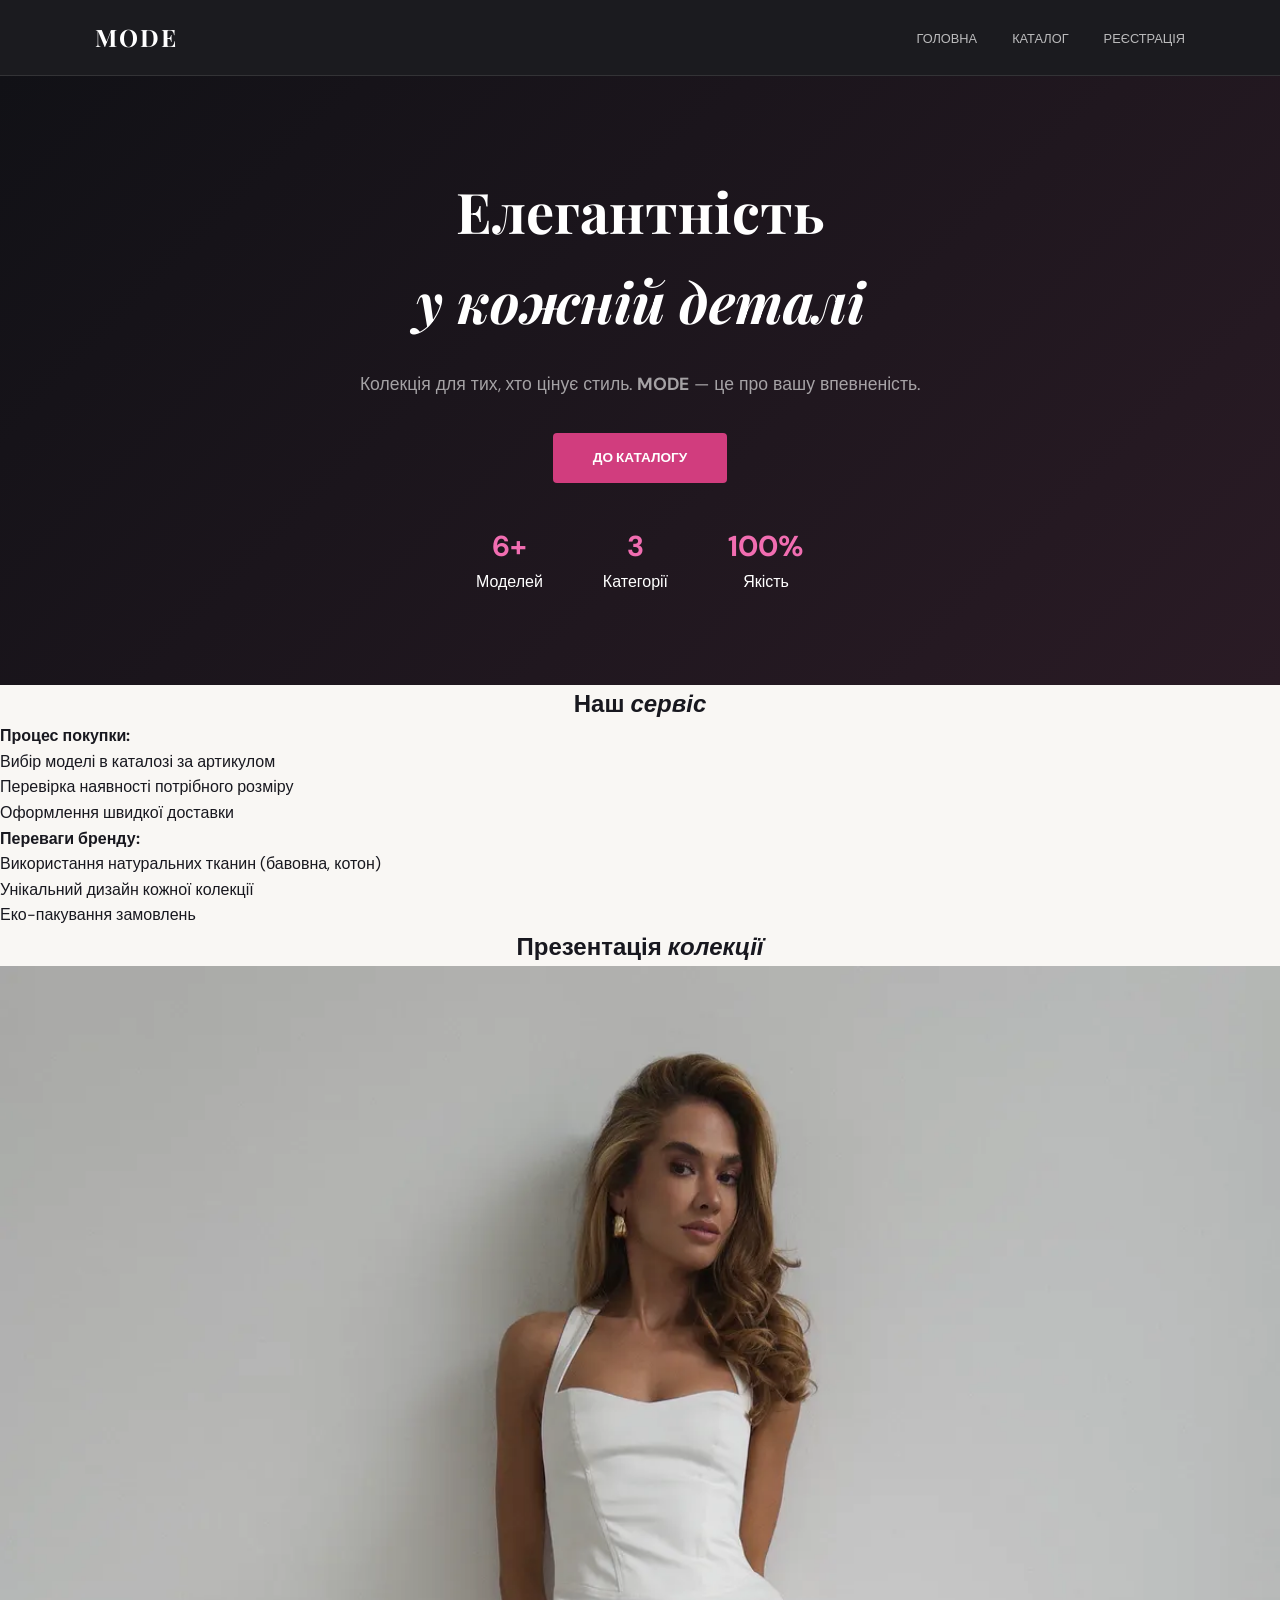
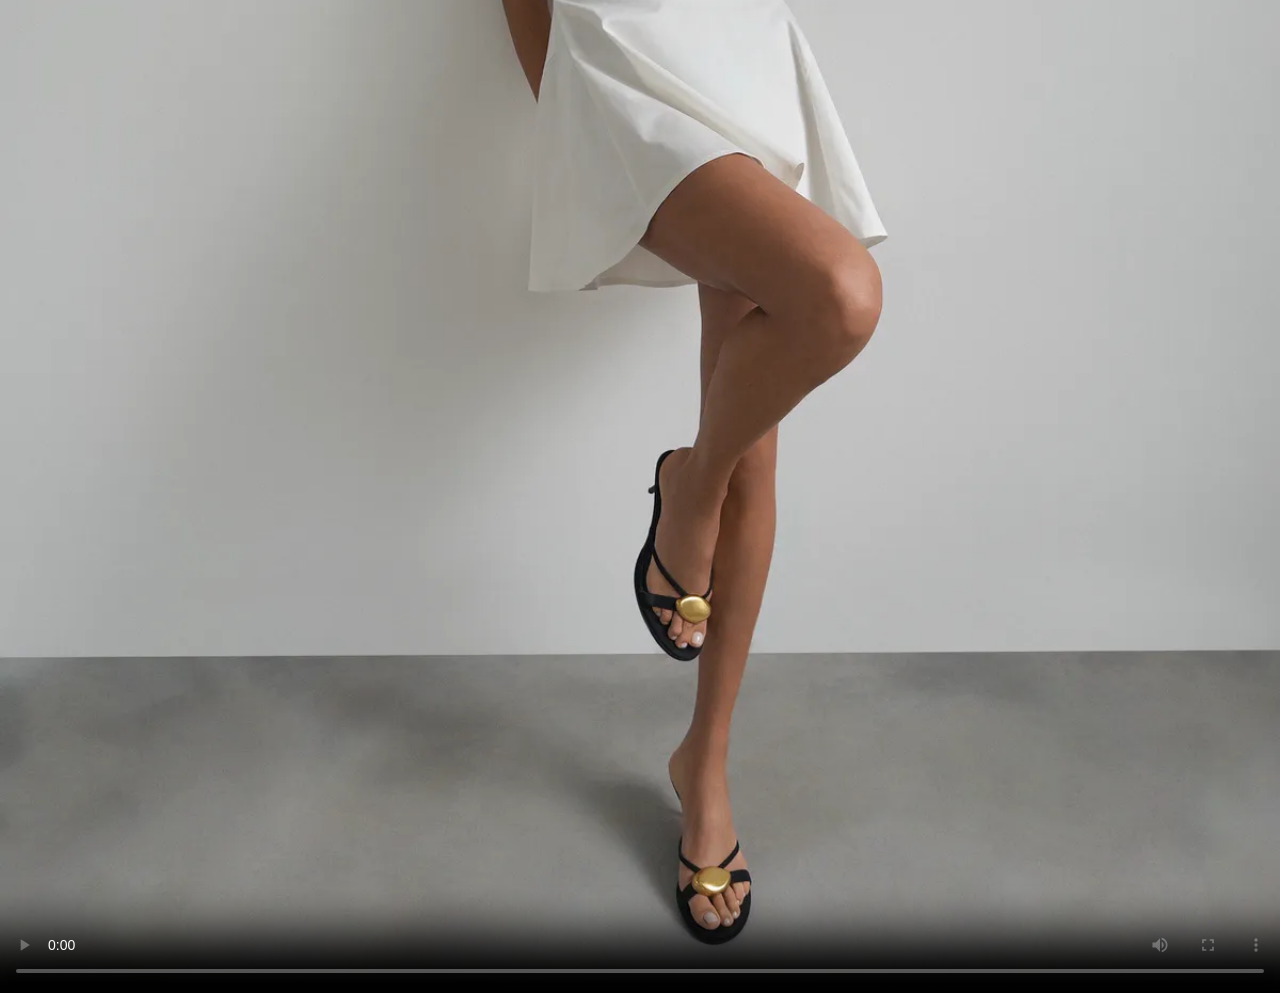
==== index.html @ 78b69f8e "Update index.html" ====
<!DOCTYPE html>
<html lang="uk">
<head>
  <meta charset="UTF-8" />
  <meta name="viewport" content="width=device-width, initial-scale=1.0" />
  <meta name="description" content="MODE — сучасний магазин жіночого одягу. Елегантність та стиль у кожній деталі." />
  <meta name="keywords" content="жіночий одяг, купити сукню, сорочки, футболки, мода 2026, MODE" />
  <meta name="author" content="Влада Гіренко" />
  <meta name="robots" content="index, follow" />
  <meta property="og:title" content="MODE — Жіночий одяг" />
  <meta property="og:description" content="Елегантний жіночий одяг для вашої впевненості." />
  <meta property="og:type" content="website" />
  <meta property="og:url" content="https://vladagirenko.github.io/fashion-store/" />
  <meta property="og:image" content="src/images/dress1.jpg" />
  <title>MODE — Жіночий одяг</title>
  <link rel="stylesheet" href="css/style.css" />
</head>
<body>

  <header class="site-header">
    <div class="header-inner">
      <a href="index.html" class="logo">MODE</a>
      <nav class="main-nav">
        <ul class="nav-list">
          <li><a href="index.html" class="nav-link active">Головна</a></li>
          <li class="has-dropdown">
            <a href="catalog/index.html" class="nav-link">Каталог</a>
            <ul class="dropdown">
              <li><a href="catalog/index.html#dresses">Сукні</a></li>
              <li><a href="catalog/index.html#shirts">Сорочки</a></li>
              <li><a href="catalog/index.html#tshirts">Футболки</a></li>
            </ul>
          </li>
          <li><a href="register/index.html" class="nav-link">Реєстрація</a></li>
        </ul>
      </nav>
    </div>
  </header>

  <main>
    <section class="hero">
      <div class="hero-inner">
        <div class="hero-content">
          <h1 class="hero-title">Елегантність<br /><em>у кожній деталі</em></h1>
          <p class="hero-sub">Колекція для тих, хто цінує стиль. <strong>MODE</strong> — це про вашу впевненість.</p>
          <a href="catalog/index.html" class="btn-primary">До каталогу</a>
          
          <div class="hero-stats">
            <div><span class="hero-stat-num">6+</span><span class="hero-stat-label">Моделей</span></div>
            <div><span class="hero-stat-num">3</span><span class="hero-stat-label">Категорії</span></div>
            <div><span class="hero-stat-num">100%</span><span class="hero-stat-label">Якість</span></div>
          </div>
        </div>
      </div>
    </section>

    <section class="info-section">
      <div class="section-header">
        <h2 class="section-title">Наш <em>сервіс</em></h2>
      </div>
      <div class="nested-list-wrap">
        <ol class="main-steps">
          <li>
            <strong>Процес покупки:</strong>
            <ul class="sub-steps">
              <li>Вибір моделі в каталозі за артикулом</li>
              <li>Перевірка наявності потрібного розміру</li>
              <li>Оформлення швидкої доставки</li>
            </ul>
          </li>
          <li>
            <strong>Переваги бренду:</strong>
            <ul class="sub-steps">
              <li>Використання натуральних тканин (бавовна, котон)</li>
              <li>Унікальний дизайн кожної колекції</li>
              <li>Еко-пакування замовлень</li>
            </ul>
          </li>
        </ol>
      </div>
    </section>

    <section class="media-section">
      <div class="section-header">
        <h2 class="section-title">Презентація <em>колекції</em></h2>
      </div>
      <div class="media-container">
        <div class="video-box">
          <video controls poster="src/images/dress1.jpg">
            <source src="src/video/lookbook.mp4" type="video/mp4" />
          </video>
        </div>
      </div>
---- css/style.css ----
@import url('https://fonts.googleapis.com/css2?family=Playfair+Display:ital,wght@0,400;0,700;1,400&family=DM+Sans:wght@300;400;500;600&display=swap');

:root {
  --bg-color: #f9f7f4;
  --white: #ffffff;
  --dark: #111116;
  --dark-gray: #1c1c24;
  --border: #e8e3dc;
  --text-main: #18181f;
  --text-muted: #79757e;
  --accent: #d13d7e;
  --accent-light: #f16db1;
  --main-font: 'Playfair Display', serif;
  --body-font: 'DM Sans', sans-serif;
  --round-md: 8px;
  --round-lg: 20px;
  --shadow: 0 5px 15px rgba(0,0,0,0.05);
  --speed: 0.3s;
}

* { 
  box-sizing: border-box; 
  margin: 0; 
  padding: 0; 
}

html { 
  scroll-behavior: smooth; 
}

body {
  font-family: var(--body-font);
  line-height: 1.6;
  color: var(--text-main);
  background: var(--bg-color);
}

img { 
  display: block; 
  max-width: 100%; 
}

a { 
  color: inherit; 
  text-decoration: none; 
}

ul { 
  list-style: none; 
}

.site-header {
  position: sticky;
  top: 0;
  z-index: 100;
  background: rgba(15, 15, 20, 0.95);
  backdrop-filter: blur(8px);
  border-bottom: 1px solid rgba(255,255,255,0.1);
}

.header-inner {
  max-width: 1140px;
  margin: 0 auto;
  padding: 0 25px;
  height: 75px;
  display: flex;
  align-items: center;
  justify-content: space-between;
}

.logo {
  font-family: var(--main-font);
  font-size: 1.5rem;
  font-weight: 700;
  letter-spacing: 2px;
  color: #fff;
}

.nav-list {
  display: flex;
  gap: 35px;
  align-items: center;
}

.nav-link {
  font-size: 0.8rem;
  font-weight: 500;
  text-transform: uppercase;
  color: rgba(255,255,255,0.7);
  transition: 0.2s;
}

.nav-link:hover { 
  color: var(--accent-light); 
}

.has-dropdown { 
  position: relative; 
}

.dropdown {
  position: absolute;
  top: 100%;
  left: 0;
  min-width: 200px;
  background: var(--dark-gray);
  border-radius: var(--round-md);
  padding: 10px 0;
  opacity: 0;
  visibility: hidden;
  transition: 0.3s;
}

.has-dropdown:hover .dropdown {
  opacity: 1;
  visibility: visible;
}

.dropdown li a {
  display: block;
  padding: 8px 20px;
  font-size: 0.85rem;
  color: rgba(255,255,255,0.6);
}

.dropdown li a:hover {
  background: rgba(255,255,255,0.1);
  color: var(--accent-light);
}

.btn-primary {
  display: inline-block;
  padding: 14px 40px;
  background: var(--accent);
  color: #fff;
  font-size: 0.85rem;
  font-weight: 600;
  text-transform: uppercase;
  border-radius: 4px;
  transition: 0.3s;
  border: none;
  cursor: pointer;
}

.btn-primary:hover {
  background: var(--accent-light);
}

.section-header, .page-hero, .hero-inner {
  text-align: center;
  margin-left: auto;
  margin-right: auto;
}

.page-hero {
  padding-top: 60px;
  padding-bottom: 40px;
}

.hero {
  background: linear-gradient(135deg, var(--dark) 0%, #2a1b25 100%);
  color: #fff;
  padding: 90px 20px;
}

.hero-inner {
  max-width: 1140px;
}

.hero-title {
  font-family: var(--main-font);
  font-size: 3.5rem;
  margin-bottom: 25px;
}

.hero-sub {
  font-size: 1.1rem;
  opacity: 0.6;
  margin-bottom: 35px;
  max-width: 650px;
  margin-left: auto;
  margin-right: auto;
}

.hero-stats {
  display: flex;
  justify-content: center;
  gap: 60px;
  margin-top: 40px;
}

.hero-stat-num {
  display: block;
  font-size: 1.8rem;
  font-weight: bold;
  color: var(--accent-light);
}

.product-grid {
  display: grid;
  grid-template-columns: 1fr 1fr;
  gap: 30px;
  max-width: 1140px;
  margin: 60px auto;
  padding: 0 20px;
}

.product-card {
  background: var(--white);
  border-radius: var(--round-lg);
  overflow: hidden;
  box-shadow: var(--shadow);
  transition: 0.3s;
}

.product-card:hover {
  box-shadow: 0 10px 30px rgba(0,0,0,0.1);
}

.product-card:hover .card-img-wrap img {
  transform: none !important;
}

.card-img-wrap {
  aspect-ratio: 3/4;
  background: #eee;
  position: relative;
}

.card-img-wrap img {
  width: 100%;
  height: 100%;
  object-fit: cover;
}

.card-body {
  padding: 30px;
  text-align: center;
}

.card-title {
  font-family: var(--main-font);
  font-size: 1.3rem;
  margin-bottom: 15px;
}

.materials-table {
  width: 100%;
  border-collapse: collapse;
  margin: 40px 0;
  background: var(--white);
}

.materials-table th {
  background: var(--accent);
  color: #fff;
  padding: 18px;
  text-align: left;
  font-size: 0.75rem;
  text-transform: uppercase;
}

.materials-table td {
  padding: 15px;
  border-bottom: 1px solid #eee;
  color: #333 !important;
}

.register-section {
  padding-bottom: 100px;
}

.register-form-wrap {
  background: #fff;
  padding: 70px;
  border-radius: var(--round-lg);
  box-shadow: var(--shadow);
  max-width: 800px;
  margin: 0 auto;
}

.form-group {
  margin-bottom: 45px;
  border: none;
}

.field-wrap {
  margin-bottom: 30px;
  text-align: left;
}

.field-label {
  display: block;
  font-weight: 600;
  margin-bottom: 10px;
}

.field-input {
  width: 100%;
  padding: 16px;
  border: 2px solid #eee;
  border-radius: 8px;
  outline: none;
  font-size: 1rem;
}

.field-input:focus {
  border-color: var(--accent);
}

.checkbox-group {
  display: flex;
  gap: 20px;
  margin-top: 10px;
}

.video-section {
  background: var(--dark-gray);
  padding: 90px 20px;
}

.video-wrap {
  max-width: 1000px;
  margin: 0 auto;
  border-radius: var(--round-lg);
  overflow: hidden;
}

video {
  width: 100%;
  display: block;
}

.site-footer {
  background: var(--dark);
  padding: 70px 20px;
  color: #ffffff;
  text-align: center;
}

.footer-logo {
  font-family: var(--main-font);
  font-size: 1.8rem;
  font-weight: 700;
  color: #ffffff;
  margin-bottom: 20px;
  letter-spacing: 2px;
  display: block;
}

.footer-nav {
  display: flex;
  justify-content: center;
  gap: 30px;
  margin: 25px 0;
}

.footer-nav a {
  font-size: 0.85rem;
  text-transform: uppercase;
  letter-spacing: 1px;
  color: rgba(255, 255, 255, 0.7);
  transition: 0.3s;
}

.footer-nav a:hover {
  color: var(--accent-light);
}

.footer-copy {
  font-size: 0.75rem;
  color: rgba(255, 255, 255, 0.4);
  margin-top: 20px;
  display: block;
}

@media (max-width: 850px) {
  .hero-inner, .product-grid {
    grid-template-columns: 1fr;
  }
  .register-form-wrap {
    padding: 40px 20px;
  }
  .hero-title {
    font-size: 2.5rem;
  }
}
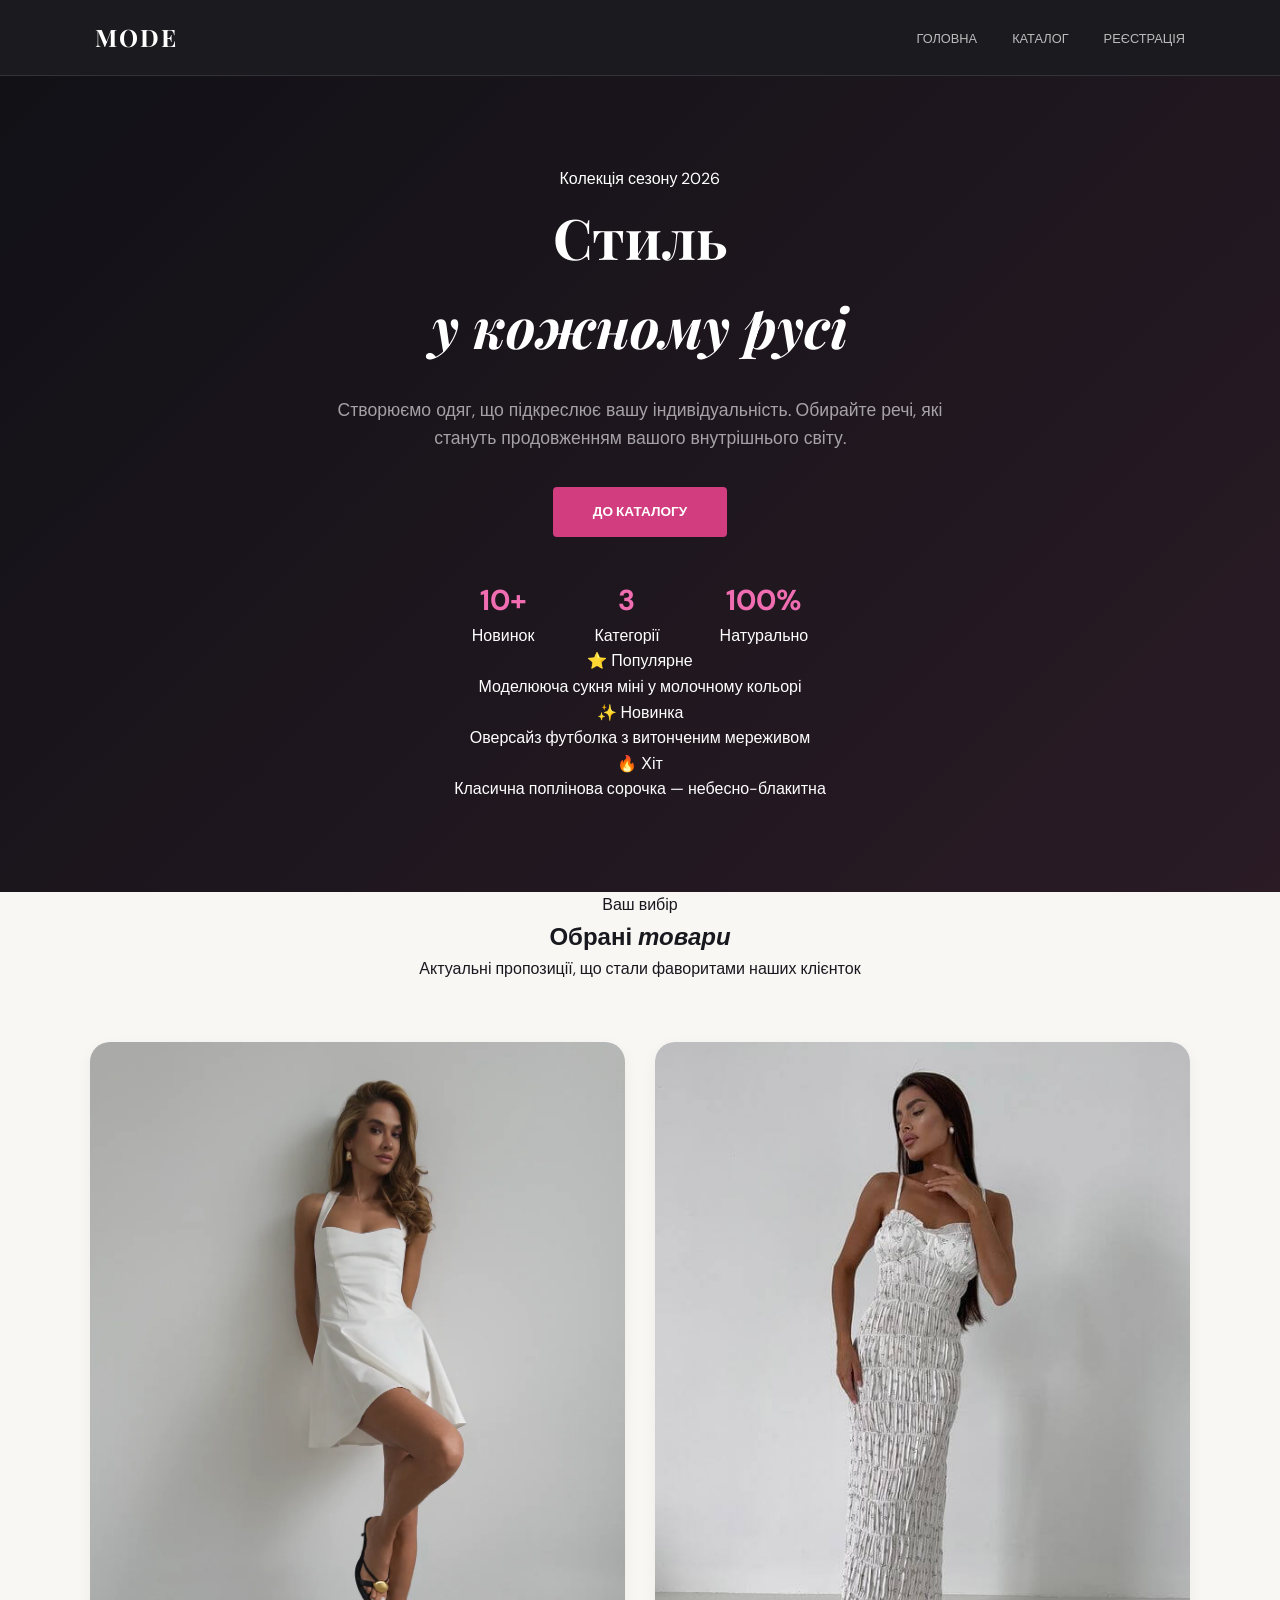
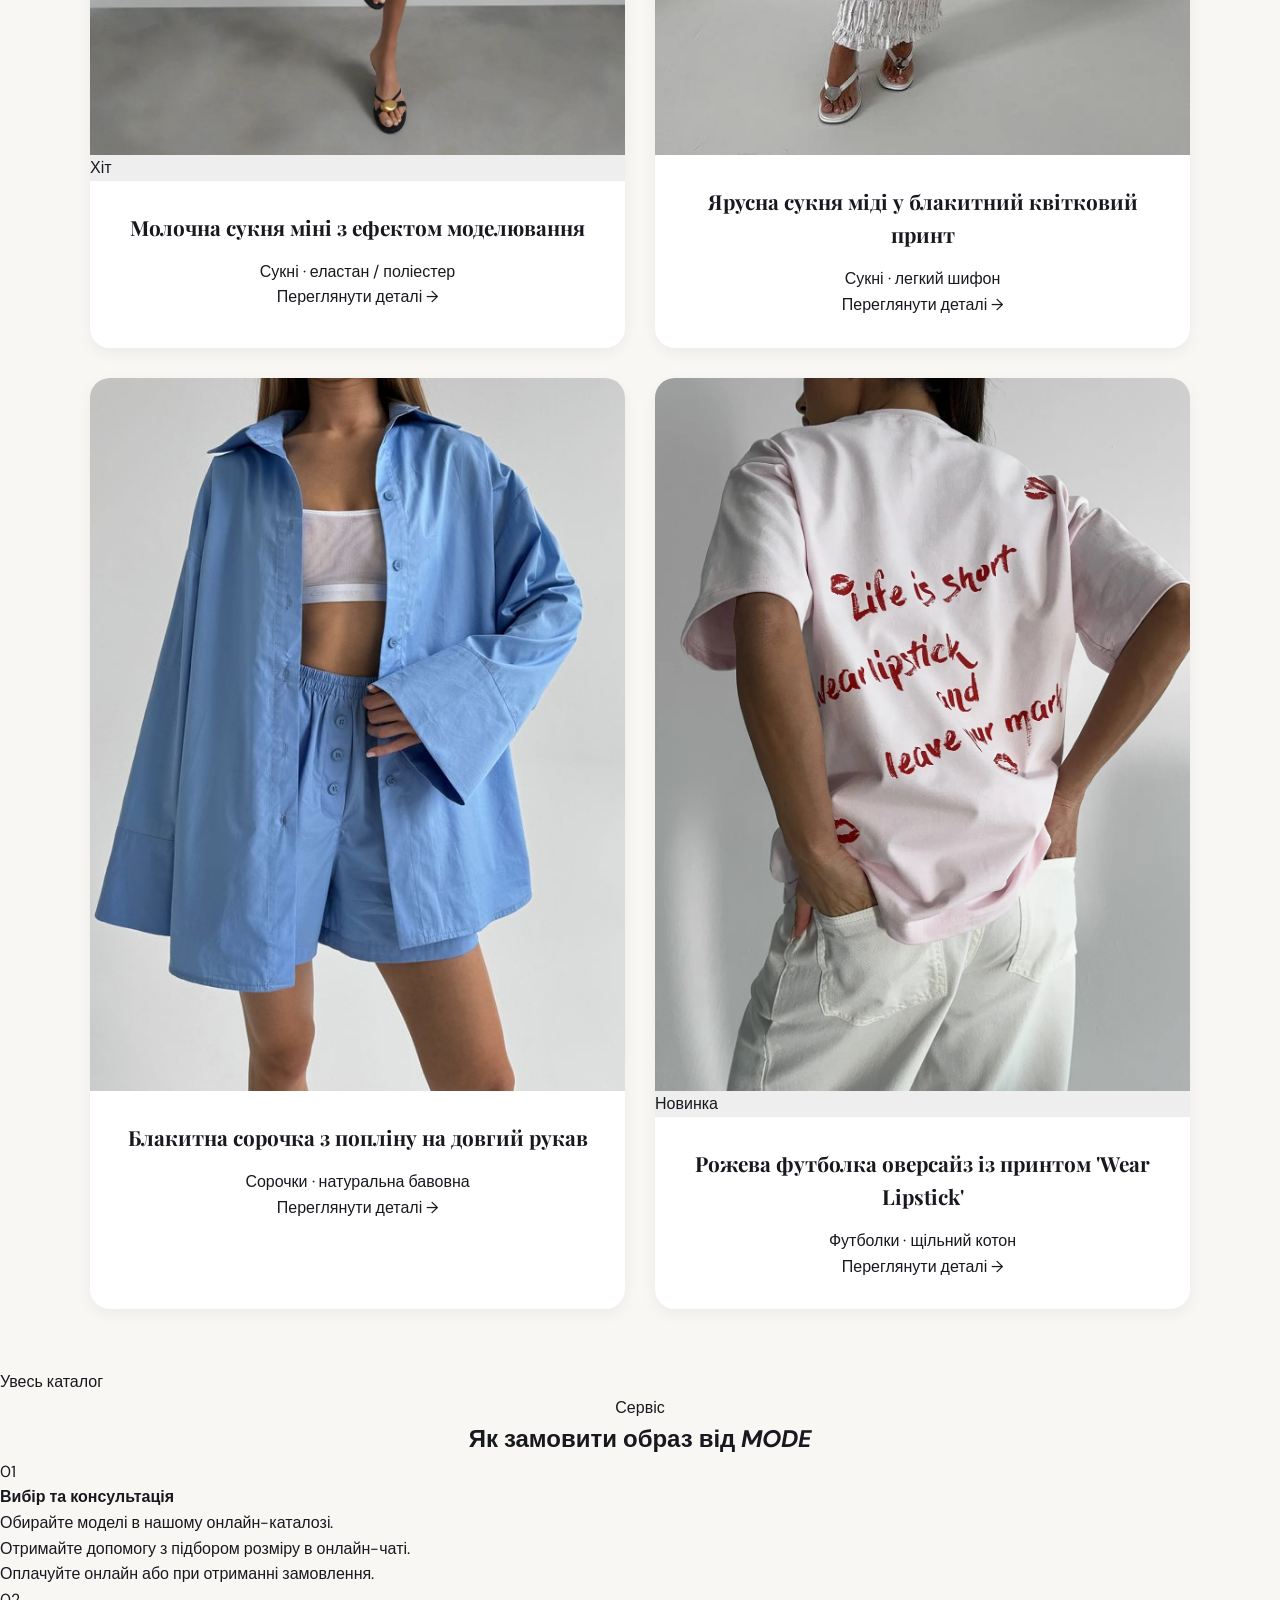
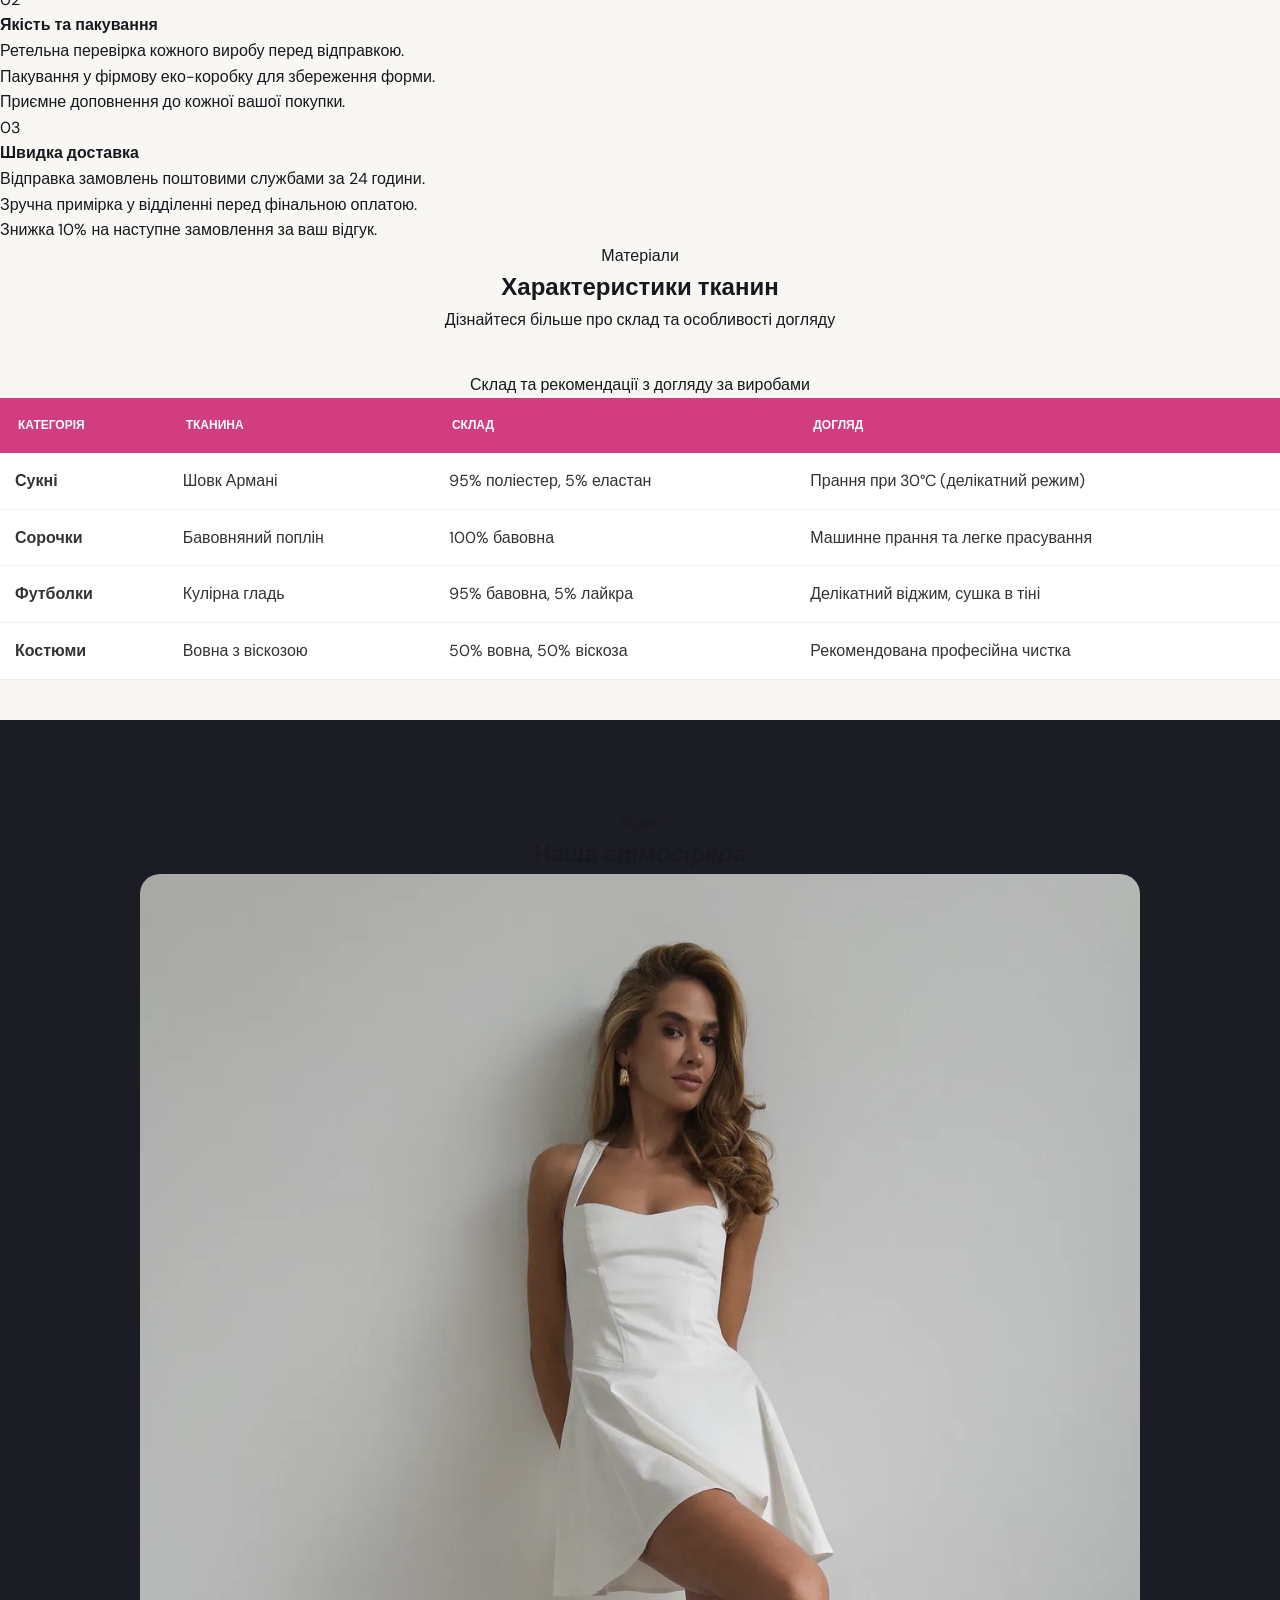
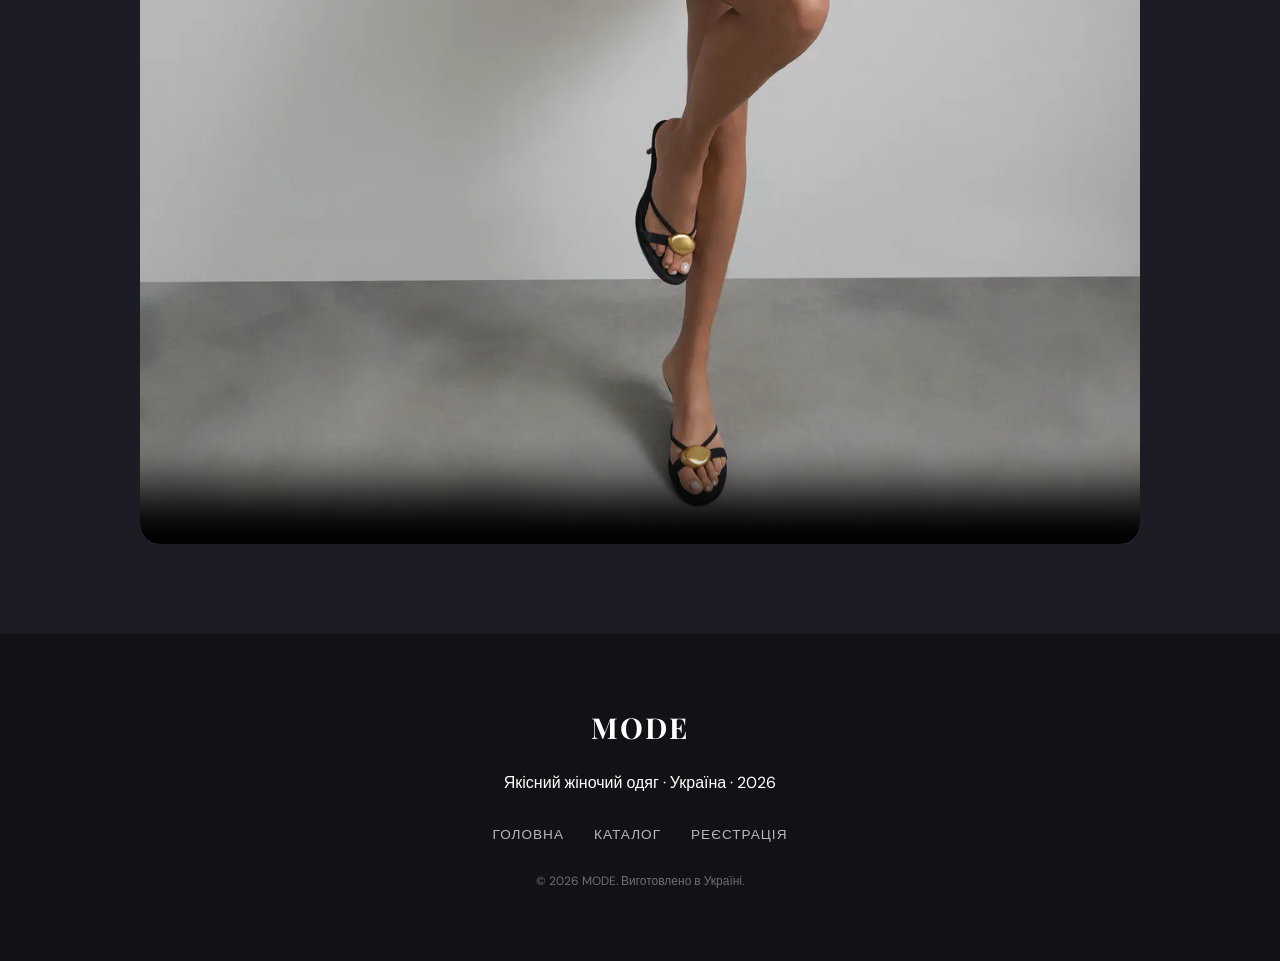
==== commit e4cb757c: "Update index.html" ====
--- a/index.html
+++ b/index.html
@@ -3,16 +3,7 @@
 <head>
   <meta charset="UTF-8" />
   <meta name="viewport" content="width=device-width, initial-scale=1.0" />
-  <meta name="description" content="MODE — сучасний магазин жіночого одягу. Елегантність та стиль у кожній деталі." />
-  <meta name="keywords" content="жіночий одяг, купити сукню, сорочки, футболки, мода 2026, MODE" />
-  <meta name="author" content="Влада Гіренко" />
-  <meta name="robots" content="index, follow" />
-  <meta property="og:title" content="MODE — Жіночий одяг" />
-  <meta property="og:description" content="Елегантний жіночий одяг для вашої впевненості." />
-  <meta property="og:type" content="website" />
-  <meta property="og:url" content="https://vladagirenko.github.io/fashion-store/" />
-  <meta property="og:image" content="src/images/dress1.jpg" />
-  <title>MODE — Жіночий одяг</title>
+  <title>MODE — Магазин жіночого одягу</title>
   <link rel="stylesheet" href="css/style.css" />
 </head>
 <body>
@@ -20,7 +11,7 @@
   <header class="site-header">
     <div class="header-inner">
       <a href="index.html" class="logo">MODE</a>
-      <nav class="main-nav">
+      <nav class="main-nav" aria-label="Головне меню">
         <ul class="nav-list">
           <li><a href="index.html" class="nav-link active">Головна</a></li>
           <li class="has-dropdown">
@@ -38,56 +29,234 @@
   </header>
 
   <main>
-    <section class="hero">
+
+    <section class="hero" aria-label="Головний банер">
       <div class="hero-inner">
         <div class="hero-content">
-          <h1 class="hero-title">Елегантність<br /><em>у кожній деталі</em></h1>
-          <p class="hero-sub">Колекція для тих, хто цінує стиль. <strong>MODE</strong> — це про вашу впевненість.</p>
+          <span class="hero-eyebrow">Колекція сезону 2026</span>
+          <h1 class="hero-title">Стиль<br /><em>у кожному русі</em></h1>
+          <p class="hero-sub">Створюємо одяг, що підкреслює вашу індивідуальність. Обирайте речі, які стануть продовженням вашого внутрішнього світу.</p>
           <a href="catalog/index.html" class="btn-primary">До каталогу</a>
-          
           <div class="hero-stats">
-            <div><span class="hero-stat-num">6+</span><span class="hero-stat-label">Моделей</span></div>
-            <div><span class="hero-stat-num">3</span><span class="hero-stat-label">Категорії</span></div>
-            <div><span class="hero-stat-num">100%</span><span class="hero-stat-label">Якість</span></div>
-          </div>
-        </div>
+            <div>
+              <span class="hero-stat-num">10+</span>
+              <span class="hero-stat-label">Новинок</span>
+            </div>
+            <div>
+              <span class="hero-stat-num">3</span>
+              <span class="hero-stat-label">Категорії</span>
+            </div>
+            <div>
+              <span class="hero-stat-num">100%</span>
+              <span class="hero-stat-label">Натурально</span>
+            </div>
+          </div>
+        </div>
+        <aside class="hero-aside" aria-label="Анонс товарів">
+          <div class="aside-card">
+            <span class="aside-label">⭐ Популярне</span>
+            <p>Моделююча сукня міні у молочному кольорі</p>
+          </div>
+          <div class="aside-card">
+            <span class="aside-label">✨ Новинка</span>
+            <p>Оверсайз футболка з витонченим мереживом</p>
+          </div>
+          <div class="aside-card">
+            <span class="aside-label">🔥 Хіт</span>
+            <p>Класична поплінова сорочка — небесно-блакитна</p>
+          </div>
+        </aside>
       </div>
     </section>
 
-    <section class="info-section">
+    <section class="featured" aria-labelledby="featured-heading">
       <div class="section-header">
-        <h2 class="section-title">Наш <em>сервіс</em></h2>
-      </div>
-      <div class="nested-list-wrap">
-        <ol class="main-steps">
-          <li>
-            <strong>Процес покупки:</strong>
-            <ul class="sub-steps">
-              <li>Вибір моделі в каталозі за артикулом</li>
-              <li>Перевірка наявності потрібного розміру</li>
-              <li>Оформлення швидкої доставки</li>
-            </ul>
-          </li>
-          <li>
-            <strong>Переваги бренду:</strong>
-            <ul class="sub-steps">
-              <li>Використання натуральних тканин (бавовна, котон)</li>
-              <li>Унікальний дизайн кожної колекції</li>
-              <li>Еко-пакування замовлень</li>
-            </ul>
-          </li>
+        <span class="section-eyebrow">Ваш вибір</span>
+        <h2 id="featured-heading" class="section-title">Обрані <em>товари</em></h2>
+        <p class="section-sub">Актуальні пропозиції, що стали фаворитами наших клієнток</p>
+      </div>
+      <div class="product-grid">
+
+        <article class="product-card">
+          <div class="card-img-wrap">
+            <img src="src/images/dress1.jpg" alt="Молочна сукня міні" loading="lazy" />
+            <span class="card-badge">Хіт</span>
+          </div>
+          <div class="card-body">
+            <h3 class="card-title">Молочна сукня міні з ефектом моделювання</h3>
+            <p class="card-meta">Сукні · еластан / поліестер</p>
+            <a href="catalog/index.html#dress1" class="card-link">Переглянути деталі →</a>
+          </div>
+        </article>
+
+        <article class="product-card">
+          <div class="card-img-wrap">
+            <img src="src/images/dress2.jpg" alt="Сукня міді у квіточку" loading="lazy" />
+          </div>
+          <div class="card-body">
+            <h3 class="card-title">Ярусна сукня міді у блакитний квітковий принт</h3>
+            <p class="card-meta">Сукні · легкий шифон</p>
+            <a href="catalog/index.html#dress2" class="card-link">Переглянути деталі →</a>
+          </div>
+        </article>
+
+        <article class="product-card">
+          <div class="card-img-wrap">
+            <img src="src/images/shirt1.jpg" alt="Блакитна сорочка" loading="lazy" />
+          </div>
+          <div class="card-body">
+            <h3 class="card-title">Блакитна сорочка з попліну на довгий рукав</h3>
+            <p class="card-meta">Сорочки · натуральна бавовна</p>
+            <a href="catalog/index.html#shirt1" class="card-link">Переглянути деталі →</a>
+          </div>
+        </article>
+
+        <article class="product-card">
+          <div class="card-img-wrap">
+            <img src="src/images/tshirt1.jpg" alt="Рожева футболка" loading="lazy" />
+            <span class="card-badge">Новинка</span>
+          </div>
+          <div class="card-body">
+            <h3 class="card-title">Рожева футболка оверсайз із принтом 'Wear Lipstick'</h3>
+            <p class="card-meta">Футболки · щільний котон</p>
+            <a href="catalog/index.html#tshirt1" class="card-link">Переглянути деталі →</a>
+          </div>
+        </article>
+
+      </div>
+      <div class="view-all-wrap">
+        <a href="catalog/index.html" class="btn-outline">Увесь каталог</a>
+      </div>
+    </section>
+
+    <section class="order-section" aria-labelledby="order-heading">
+      <div class="order-section-inner">
+        <div class="section-header">
+          <span class="section-eyebrow">Сервіс</span>
+          <h2 id="order-heading" class="section-title">Як замовити образ від <em>MODE</em></h2>
+        </div>
+        <ol class="order-steps">
+
+          <li class="order-step">
+            <div class="step-marker">01</div>
+            <div class="step-content">
+              <strong class="step-title">Вибір та консультація</strong>
+              <ul class="step-sub">
+                <li>Обирайте моделі в нашому онлайн-каталозі.</li>
+                <li>Отримайте допомогу з підбором розміру в онлайн-чаті.</li>
+                <li>Оплачуйте онлайн або при отриманні замовлення.</li>
+              </ul>
+            </div>
+          </li>
+
+          <li class="order-step">
+            <div class="step-marker">02</div>
+            <div class="step-content">
+              <strong class="step-title">Якість та пакування</strong>
+              <ul class="step-sub">
+                <li>Ретельна перевірка кожного виробу перед відправкою.</li>
+                <li>Пакування у фірмову еко-коробку для збереження форми.</li>
+                <li>Приємне доповнення до кожної вашої покупки.</li>
+              </ul>
+            </div>
+          </li>
+
+          <li class="order-step">
+            <div class="step-marker">03</div>
+            <div class="step-content">
+              <strong class="step-title">Швидка доставка</strong>
+              <ul class="step-sub">
+                <li>Відправка замовлень поштовими службами за 24 години.</li>
+                <li>Зручна примірка у відділенні перед фінальною оплатою.</li>
+                <li>Знижка 10% на наступне замовлення за ваш відгук.</li>
+              </ul>
+            </div>
+          </li>
+
         </ol>
       </div>
     </section>
 
-    <section class="media-section">
-      <div class="section-header">
-        <h2 class="section-title">Презентація <em>колекції</em></h2>
-      </div>
-      <div class="media-container">
-        <div class="video-box">
-          <video controls poster="src/images/dress1.jpg">
-            <source src="src/video/lookbook.mp4" type="video/mp4" />
+    <div class="dark-section" aria-labelledby="materials-heading">
+      <div class="dark-section-inner">
+        <div class="section-header">
+          <span class="section-eyebrow">Матеріали</span>
+          <h2 id="materials-heading" class="section-title section-title--light">Характеристики тканин</h2>
+          <p class="section-sub section-sub--light">Дізнайтеся більше про склад та особливості догляду</p>
+        </div>
+        <div class="table-wrap">
+          <table class="materials-table">
+            <caption>Склад та рекомендації з догляду за виробами</caption>
+            <thead>
+              <tr>
+                <th scope="col">Категорія</th>
+                <th scope="col">Тканина</th>
+                <th scope="col">Склад</th>
+                <th scope="col">Догляд</th>
+              </tr>
+            </thead>
+            <tbody>
+              <tr>
+                <td><strong>Сукні</strong></td>
+                <td>Шовк Армані</td>
+                <td>95% поліестер, 5% еластан</td>
+                <td>Прання при 30°C (делікатний режим)</td>
+              </tr>
+              <tr>
+                <td><strong>Сорочки</strong></td>
+                <td>Бавовняний поплін</td>
+                <td>100% бавовна</td>
+                <td>Машинне прання та легке прасування</td>
+              </tr>
+              <tr>
+                <td><strong>Футболки</strong></td>
+                <td>Кулірна гладь</td>
+                <td>95% бавовна, 5% лайкра</td>
+                <td>Делікатний віджим, сушка в тіні</td>
+              </tr>
+              <tr>
+                <td><strong>Костюми</strong></td>
+                <td>Вовна з віскозою</td>
+                <td>50% вовна, 50% віскоза</td>
+                <td>Рекомендована професійна чистка</td>
+              </tr>
+            </tbody>
+          </table>
+        </div>
+      </div>
+    </div>
+
+    <div class="video-section" aria-labelledby="video-heading">
+      <div class="video-section-inner">
+        <div class="section-header">
+          <span class="section-eyebrow">Відео</span>
+          <h2 id="video-heading" class="section-title section-title--light">Наша <em>атмосфера</em></h2>
+        </div>
+        <div class="video-wrap">
+          <video controls poster="src/images/dress1.jpg" aria-label="Промо-відео MODE">
+            <source src="src/video/promo.mp4" type="video/mp4" />
+            Ваш браузер не підтримує відео.
           </video>
         </div>
       </div>
+    </div>
+
+  </main>
+
+  <footer class="site-footer">
+    <div class="footer-inner">
+      <p class="footer-logo">MODE</p>
+      <p class="footer-tagline">Якісний жіночий одяг · Україна · 2026</p>
+      <nav aria-label="Меню підвалу">
+        <ul class="footer-nav">
+          <li><a href="index.html">Головна</a></li>
+          <li><a href="catalog/index.html">Каталог</a></li>
+          <li><a href="register/index.html">Реєстрація</a></li>
+        </ul>
+      </nav>
+      <p class="footer-copy">&copy; 2026 MODE. Виготовлено в Україні.</p>
+    </div>
+  </footer>
+
+</body>
+</html>
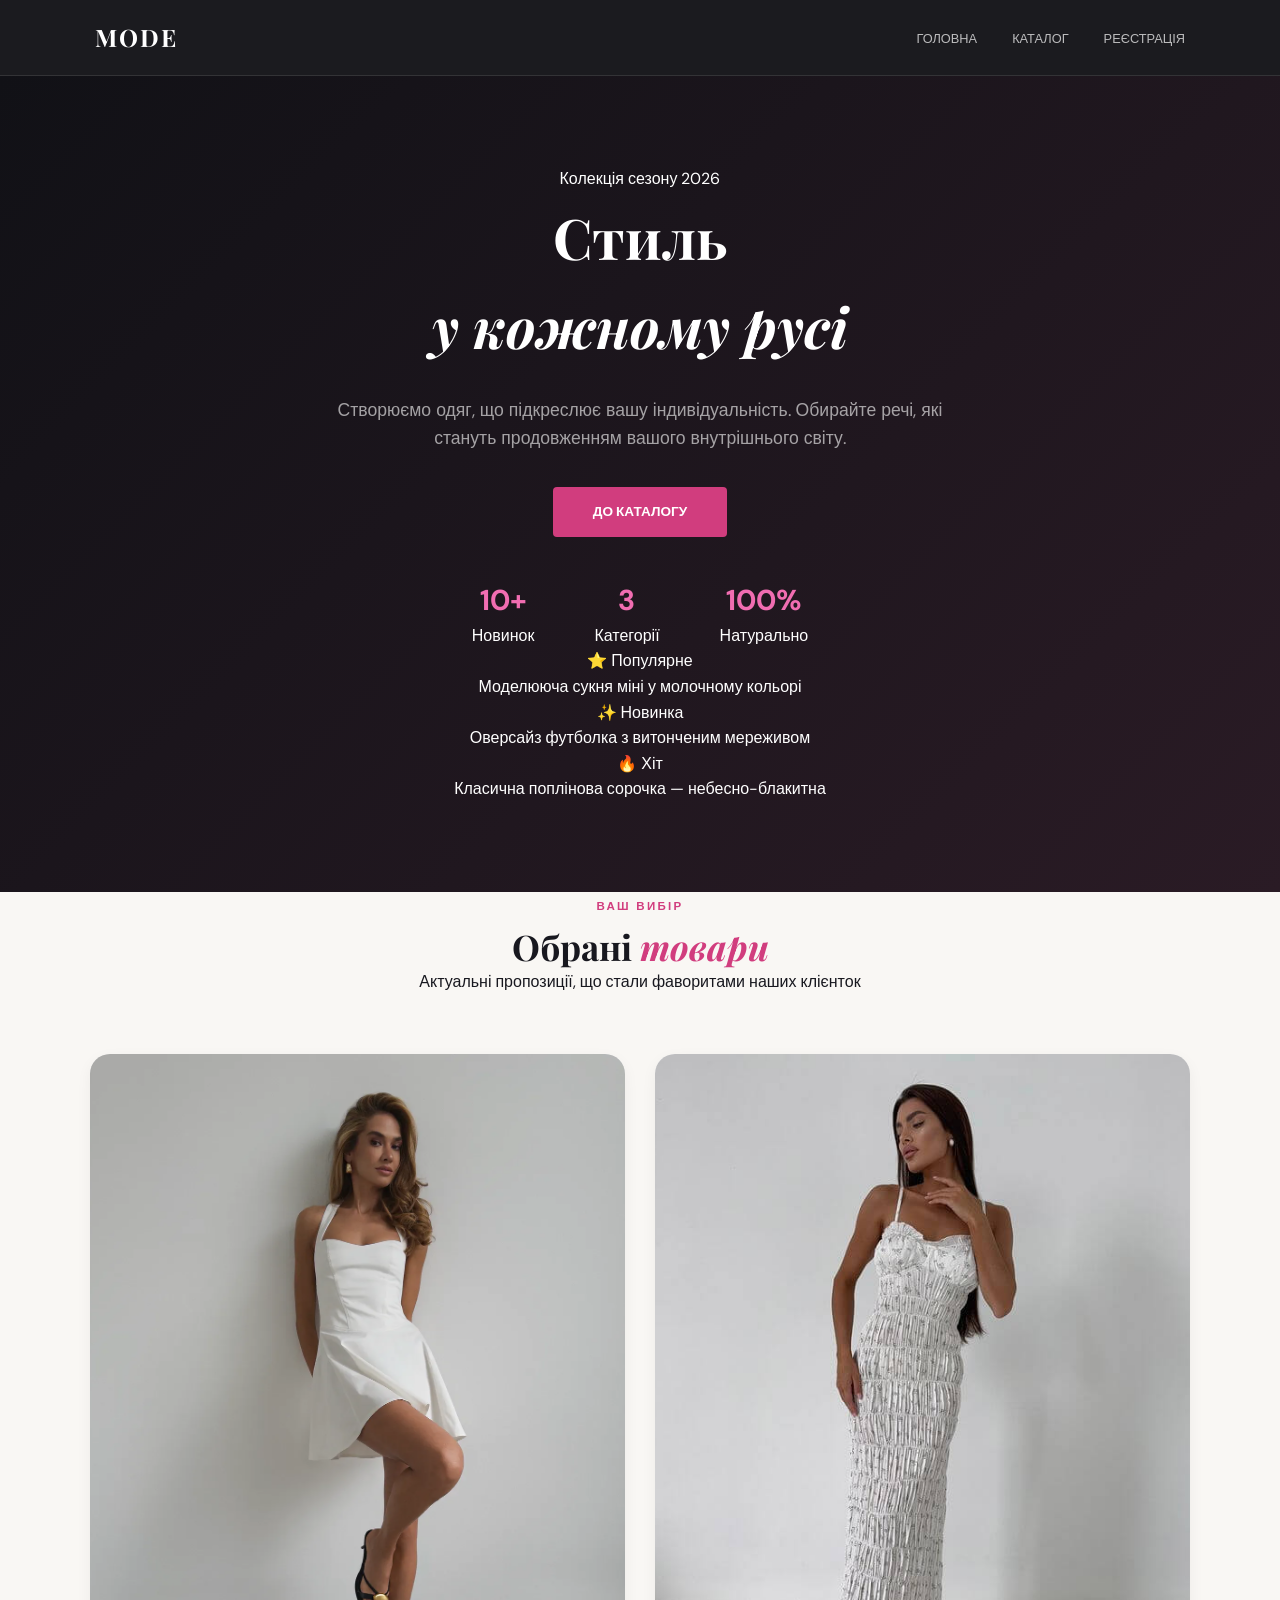
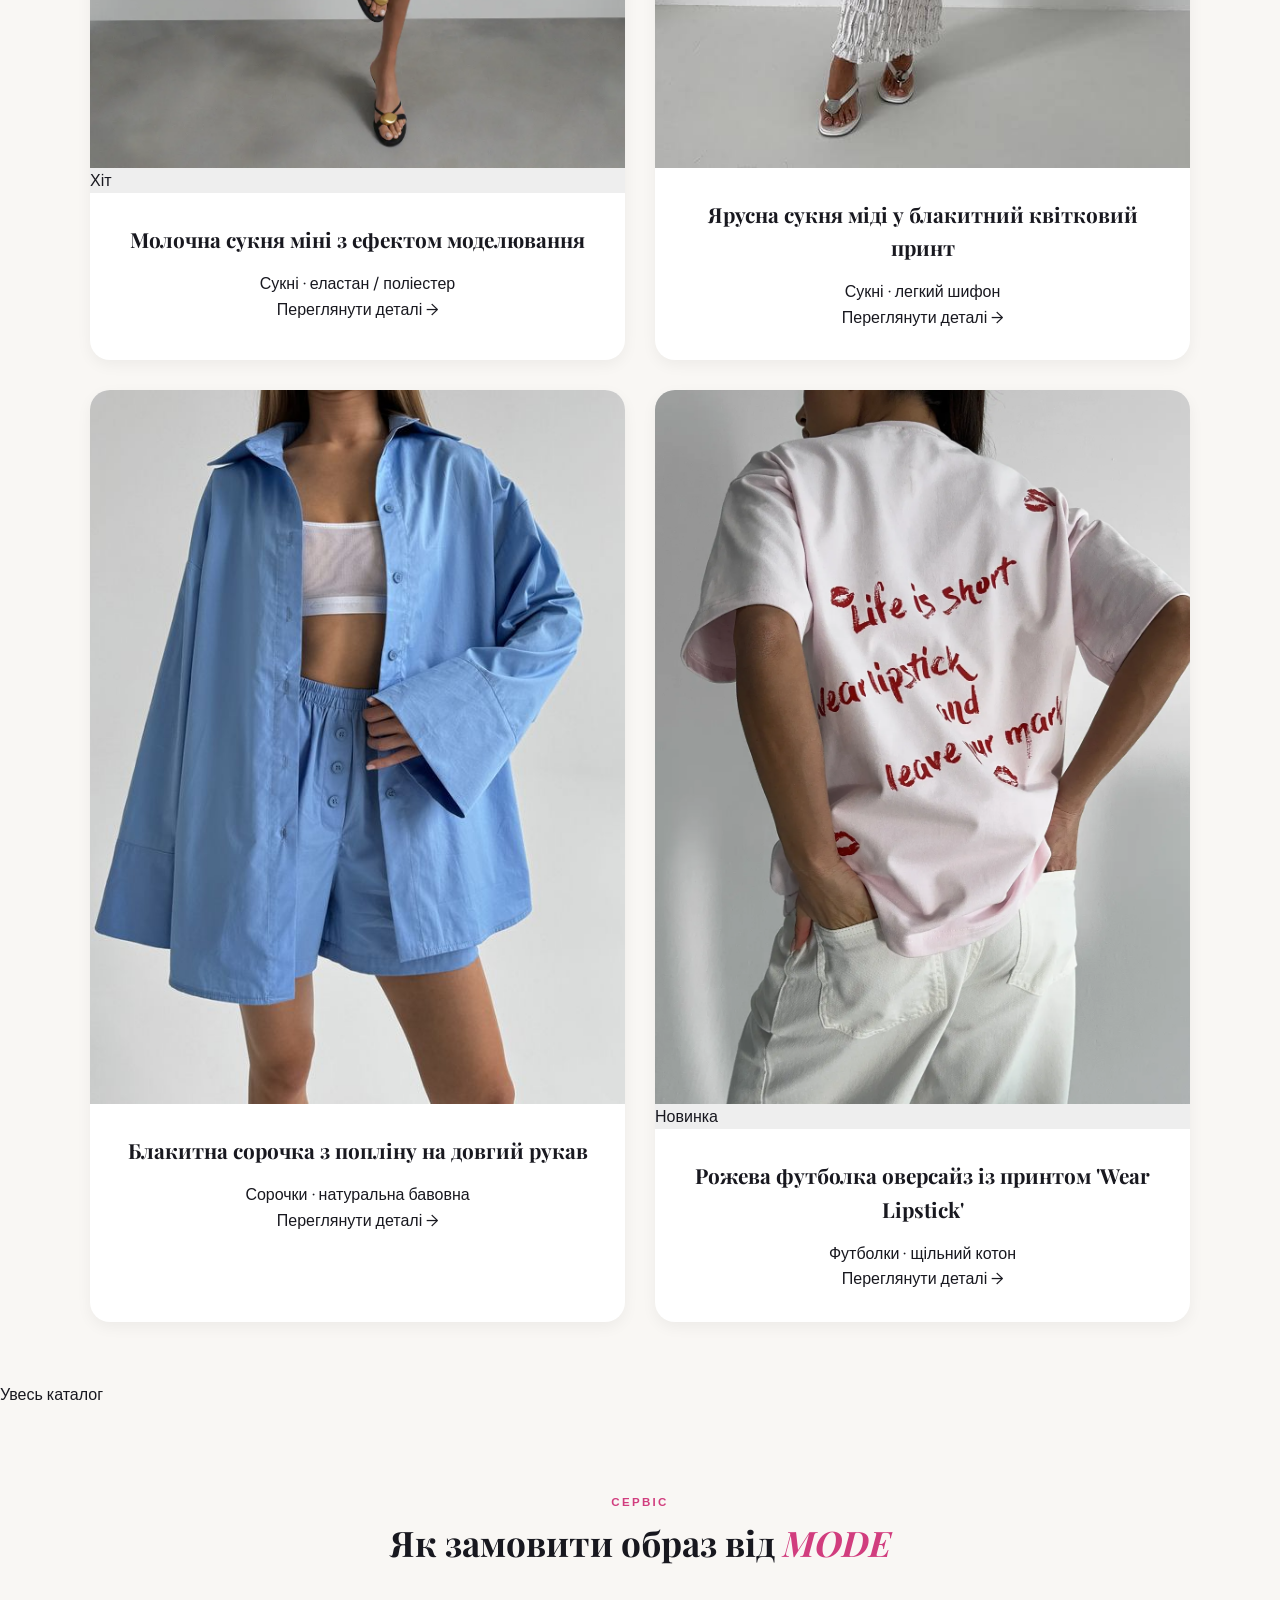
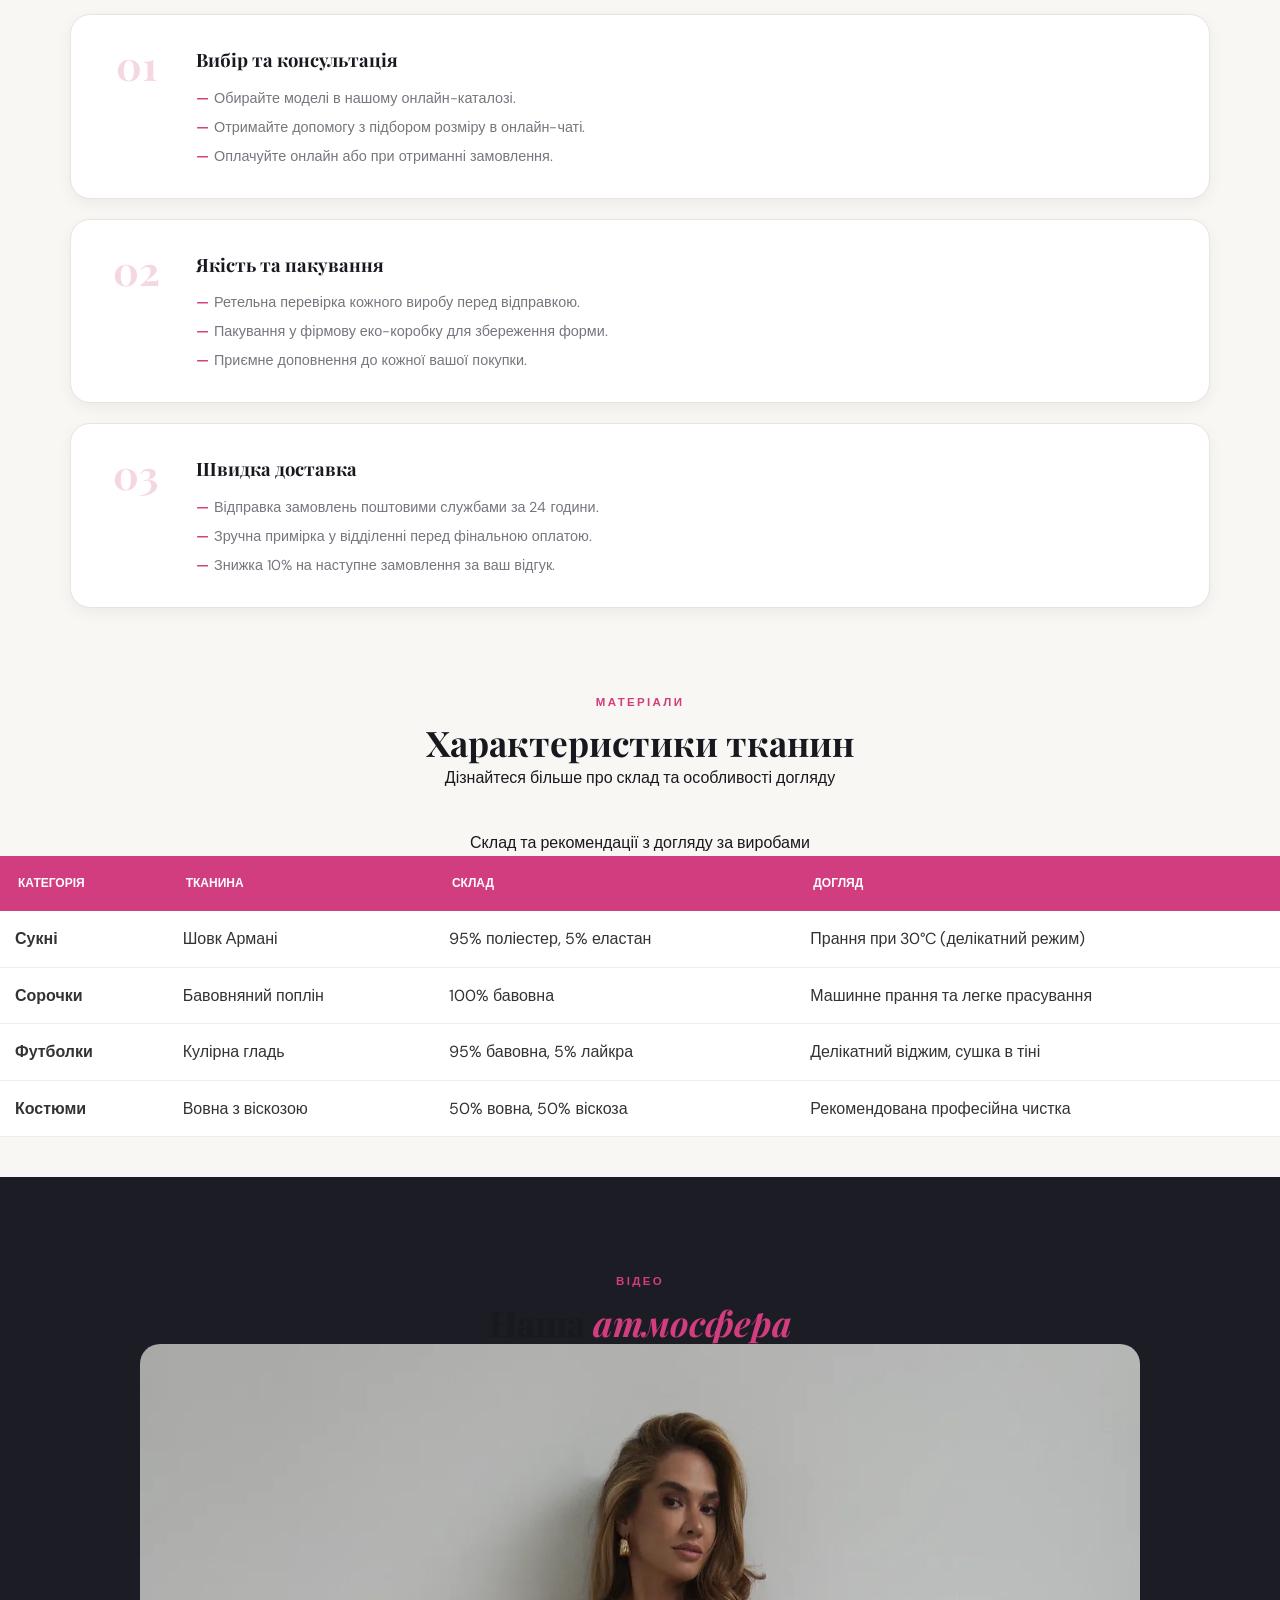
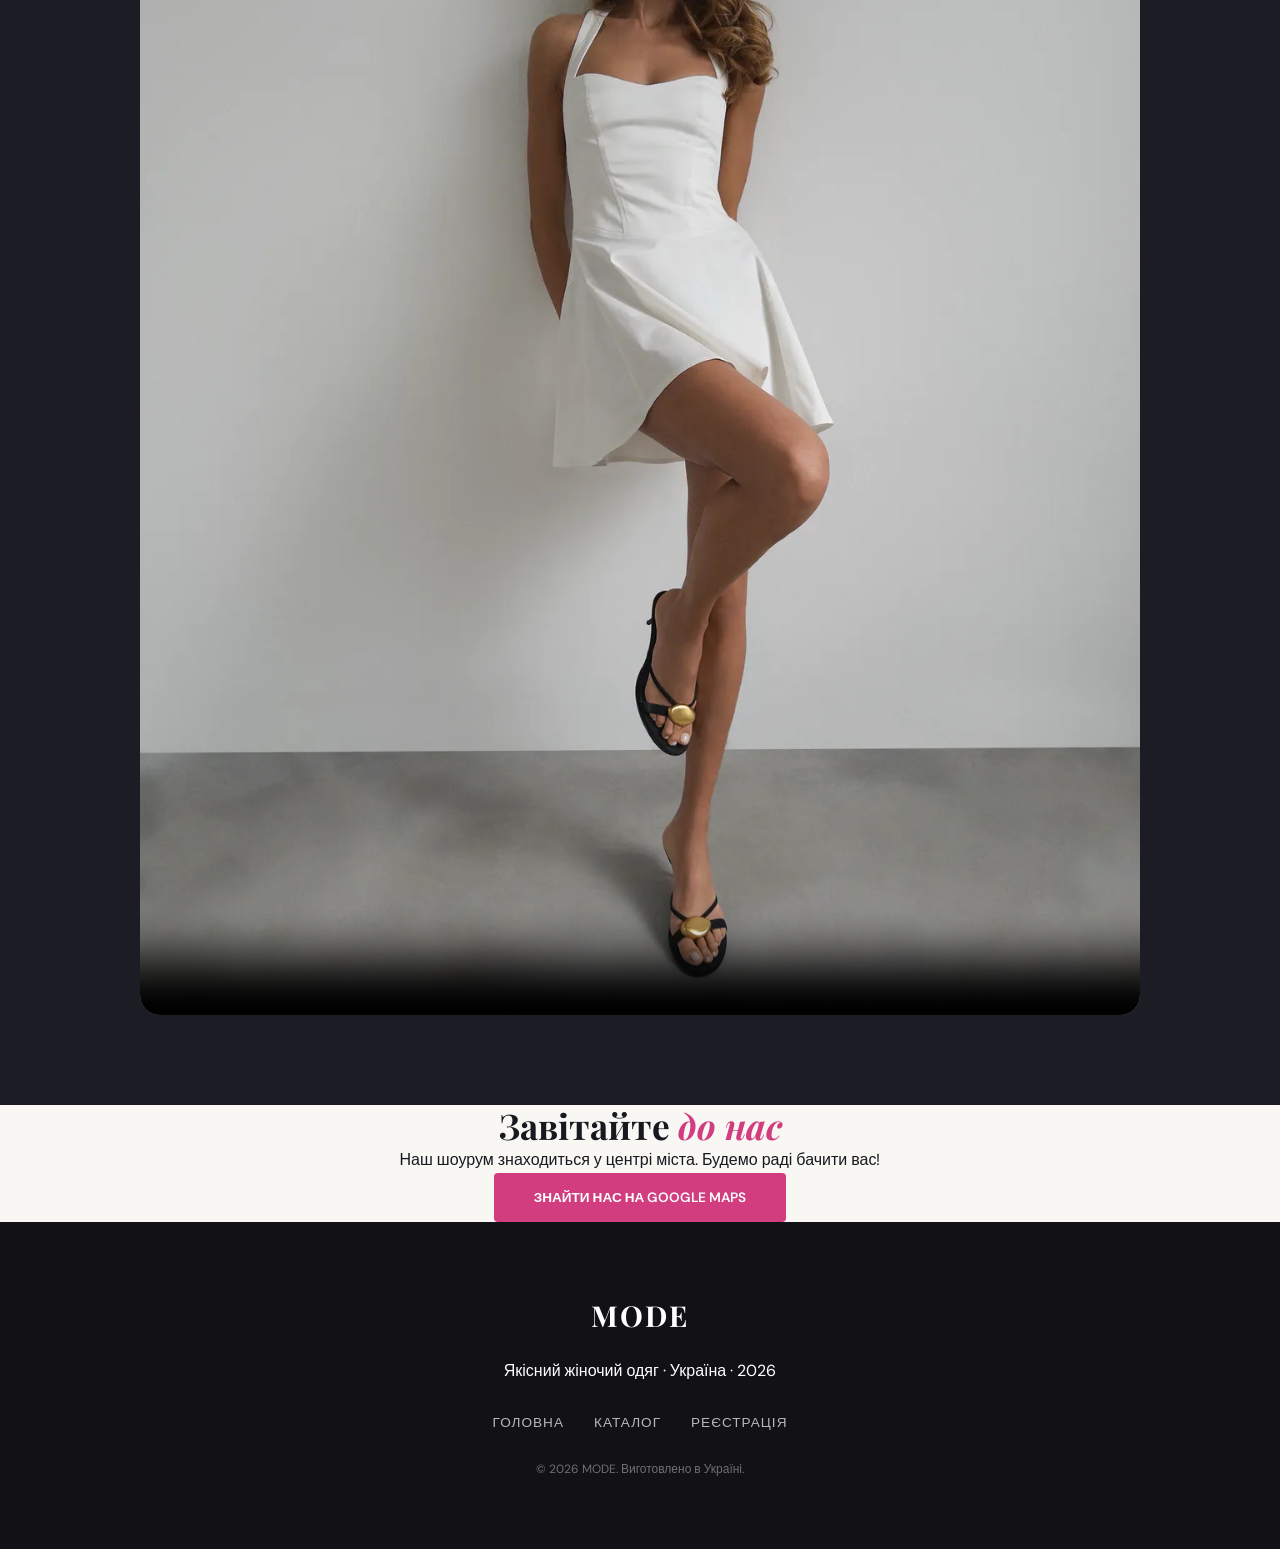
==== commit 7fcd6cd1: "Update index.html" ====
--- a/index.html
+++ b/index.html
@@ -241,6 +241,14 @@
       </div>
     </div>
 
+    <section class="map-link-section">
+      <div class="section-header">
+        <h2 class="section-title">Завітайте <em>до нас</em></h2>
+        <p class="section-desc">Наш шоурум знаходиться у центрі міста. Будемо раді бачити вас!</p>
+        <a href="https://maps.app.goo.gl/CNLAZZ3qxLr9SWVu5" target="_blank" class="btn-primary">Знайти нас на Google Maps</a>
+      </div>
+    </section>
+
   </main>
 
   <footer class="site-footer">
--- a/css/style.css
+++ b/css/style.css
@@ -18,14 +18,14 @@
   --speed: 0.3s;
 }
 
-* { 
-  box-sizing: border-box; 
-  margin: 0; 
-  padding: 0; 
-}
-
-html { 
-  scroll-behavior: smooth; 
+* {
+  box-sizing: border-box;
+  margin: 0;
+  padding: 0;
+}
+
+html {
+  scroll-behavior: smooth;
 }
 
 body {
@@ -35,18 +35,18 @@
   background: var(--bg-color);
 }
 
-img { 
-  display: block; 
-  max-width: 100%; 
-}
-
-a { 
-  color: inherit; 
-  text-decoration: none; 
-}
-
-ul { 
-  list-style: none; 
+img {
+  display: block;
+  max-width: 100%;
+}
+
+a {
+  color: inherit;
+  text-decoration: none;
+}
+
+ul {
+  list-style: none;
 }
 
 .site-header {
@@ -55,7 +55,7 @@
   z-index: 100;
   background: rgba(15, 15, 20, 0.95);
   backdrop-filter: blur(8px);
-  border-bottom: 1px solid rgba(255,255,255,0.1);
+  border-bottom: 1px solid rgba(255, 255, 255, 0.1);
 }
 
 .header-inner {
@@ -86,16 +86,16 @@
   font-size: 0.8rem;
   font-weight: 500;
   text-transform: uppercase;
-  color: rgba(255,255,255,0.7);
+  color: rgba(255, 255, 255, 0.7);
   transition: 0.2s;
 }
 
-.nav-link:hover { 
-  color: var(--accent-light); 
-}
-
-.has-dropdown { 
-  position: relative; 
+.nav-link:hover {
+  color: var(--accent-light);
+}
+
+.has-dropdown {
+  position: relative;
 }
 
 .dropdown {
@@ -120,11 +120,11 @@
   display: block;
   padding: 8px 20px;
   font-size: 0.85rem;
-  color: rgba(255,255,255,0.6);
+  color: rgba(255, 255, 255, 0.6);
 }
 
 .dropdown li a:hover {
-  background: rgba(255,255,255,0.1);
+  background: rgba(255, 255, 255, 0.1);
   color: var(--accent-light);
 }
 
@@ -146,7 +146,9 @@
   background: var(--accent-light);
 }
 
-.section-header, .page-hero, .hero-inner {
+.section-header,
+.page-hero,
+.hero-inner {
   text-align: center;
   margin-left: auto;
   margin-right: auto;
@@ -214,11 +216,7 @@
 }
 
 .product-card:hover {
-  box-shadow: 0 10px 30px rgba(0,0,0,0.1);
-}
-
-.product-card:hover .card-img-wrap img {
-  transform: none !important;
+  box-shadow: 0 10px 30px rgba(0, 0, 0, 0.1);
 }
 
 .card-img-wrap {
@@ -372,6 +370,120 @@
   color: rgba(255, 255, 255, 0.4);
   margin-top: 20px;
   display: block;
+}
+
+.order-section {
+  padding: 80px 20px;
+  background: var(--bg-color);
+}
+
+.order-section-inner {
+  max-width: 1140px;
+  margin: 0 auto;
+}
+
+.order-section .section-header {
+  margin-bottom: 50px;
+}
+
+.section-eyebrow {
+  display: inline-block;
+  font-size: 0.72rem;
+  font-weight: 600;
+  letter-spacing: 0.2em;
+  text-transform: uppercase;
+  color: var(--accent);
+  margin-bottom: 10px;
+}
+
+.section-title {
+  font-family: var(--main-font);
+  font-size: 2.2rem;
+  font-weight: 700;
+  color: var(--text-main);
+  line-height: 1.2;
+}
+
+.section-title em {
+  font-style: italic;
+  color: var(--accent);
+}
+
+.order-steps {
+  list-style: none;
+  display: flex;
+  flex-direction: column;
+  gap: 20px;
+}
+
+.order-step {
+  display: flex;
+  gap: 30px;
+  align-items: flex-start;
+  background: var(--white);
+  border: 1px solid var(--border);
+  border-radius: var(--round-lg);
+  padding: 30px 35px;
+  box-shadow: var(--shadow);
+  transition: box-shadow var(--speed), transform var(--speed);
+}
+
+.order-step:hover {
+  box-shadow: 0 10px 30px rgba(0, 0, 0, 0.09);
+  transform: translateY(-3px);
+}
+
+.step-marker {
+  font-family: var(--main-font);
+  font-size: 2.5rem;
+  font-weight: 700;
+  color: var(--accent);
+  opacity: 0.2;
+  line-height: 1;
+  flex-shrink: 0;
+  min-width: 60px;
+  text-align: center;
+  transition: opacity var(--speed);
+}
+
+.order-step:hover .step-marker {
+  opacity: 0.5;
+}
+
+.step-content {
+  flex: 1;
+}
+
+.step-title {
+  display: block;
+  font-family: var(--main-font);
+  font-size: 1.15rem;
+  font-weight: 700;
+  color: var(--text-main);
+  margin-bottom: 12px;
+}
+
+.step-sub {
+  list-style: none;
+  display: flex;
+  flex-direction: column;
+  gap: 6px;
+}
+
+.step-sub li {
+  font-size: 0.9rem;
+  color: var(--text-muted);
+  line-height: 1.6;
+  padding-left: 18px;
+  position: relative;
+}
+
+.step-sub li::before {
+  content: '—';
+  position: absolute;
+  left: 0;
+  color: var(--accent);
+  font-weight: 600;
 }
 
 @media (max-width: 850px) {
@@ -385,3 +497,15 @@
     font-size: 2.5rem;
   }
 }
+
+@media (max-width: 640px) {
+  .order-step {
+    flex-direction: column;
+    gap: 10px;
+    padding: 20px;
+  }
+  .step-marker {
+    font-size: 1.8rem;
+    min-width: auto;
+  }
+}
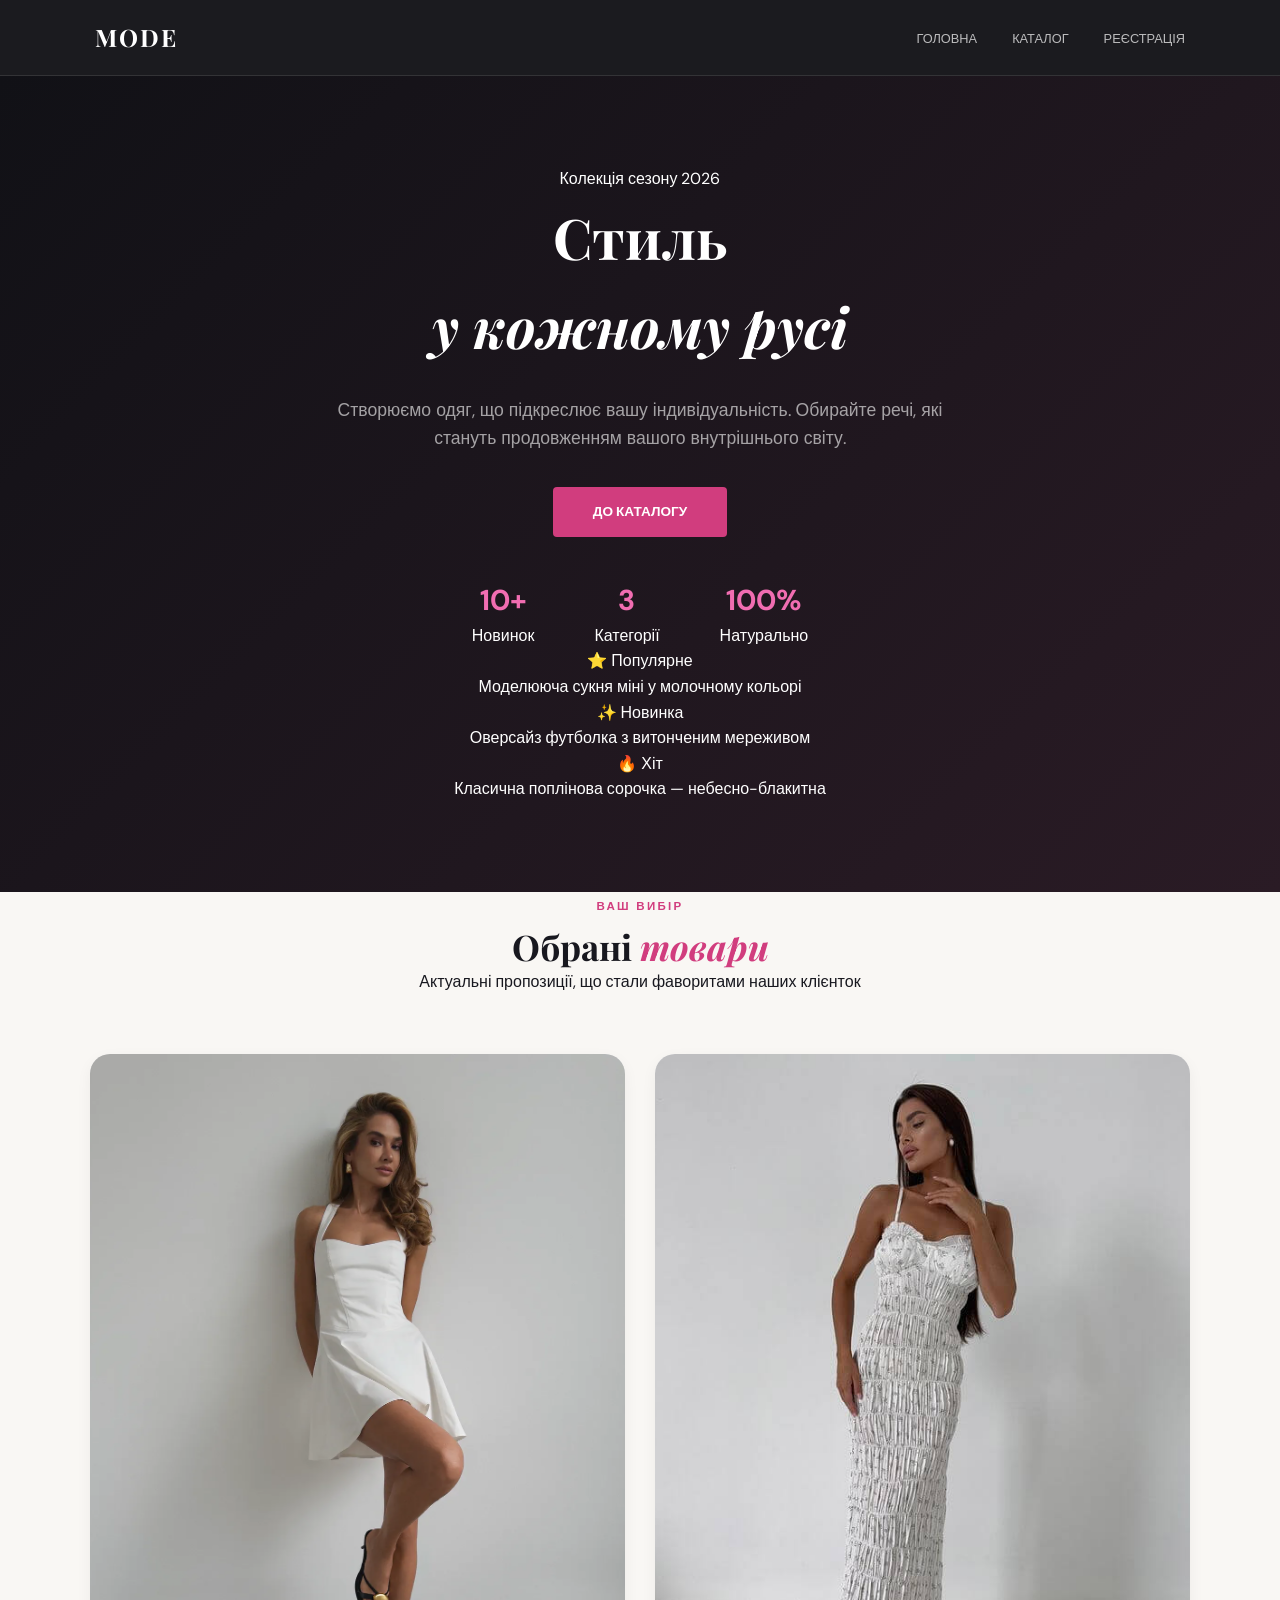
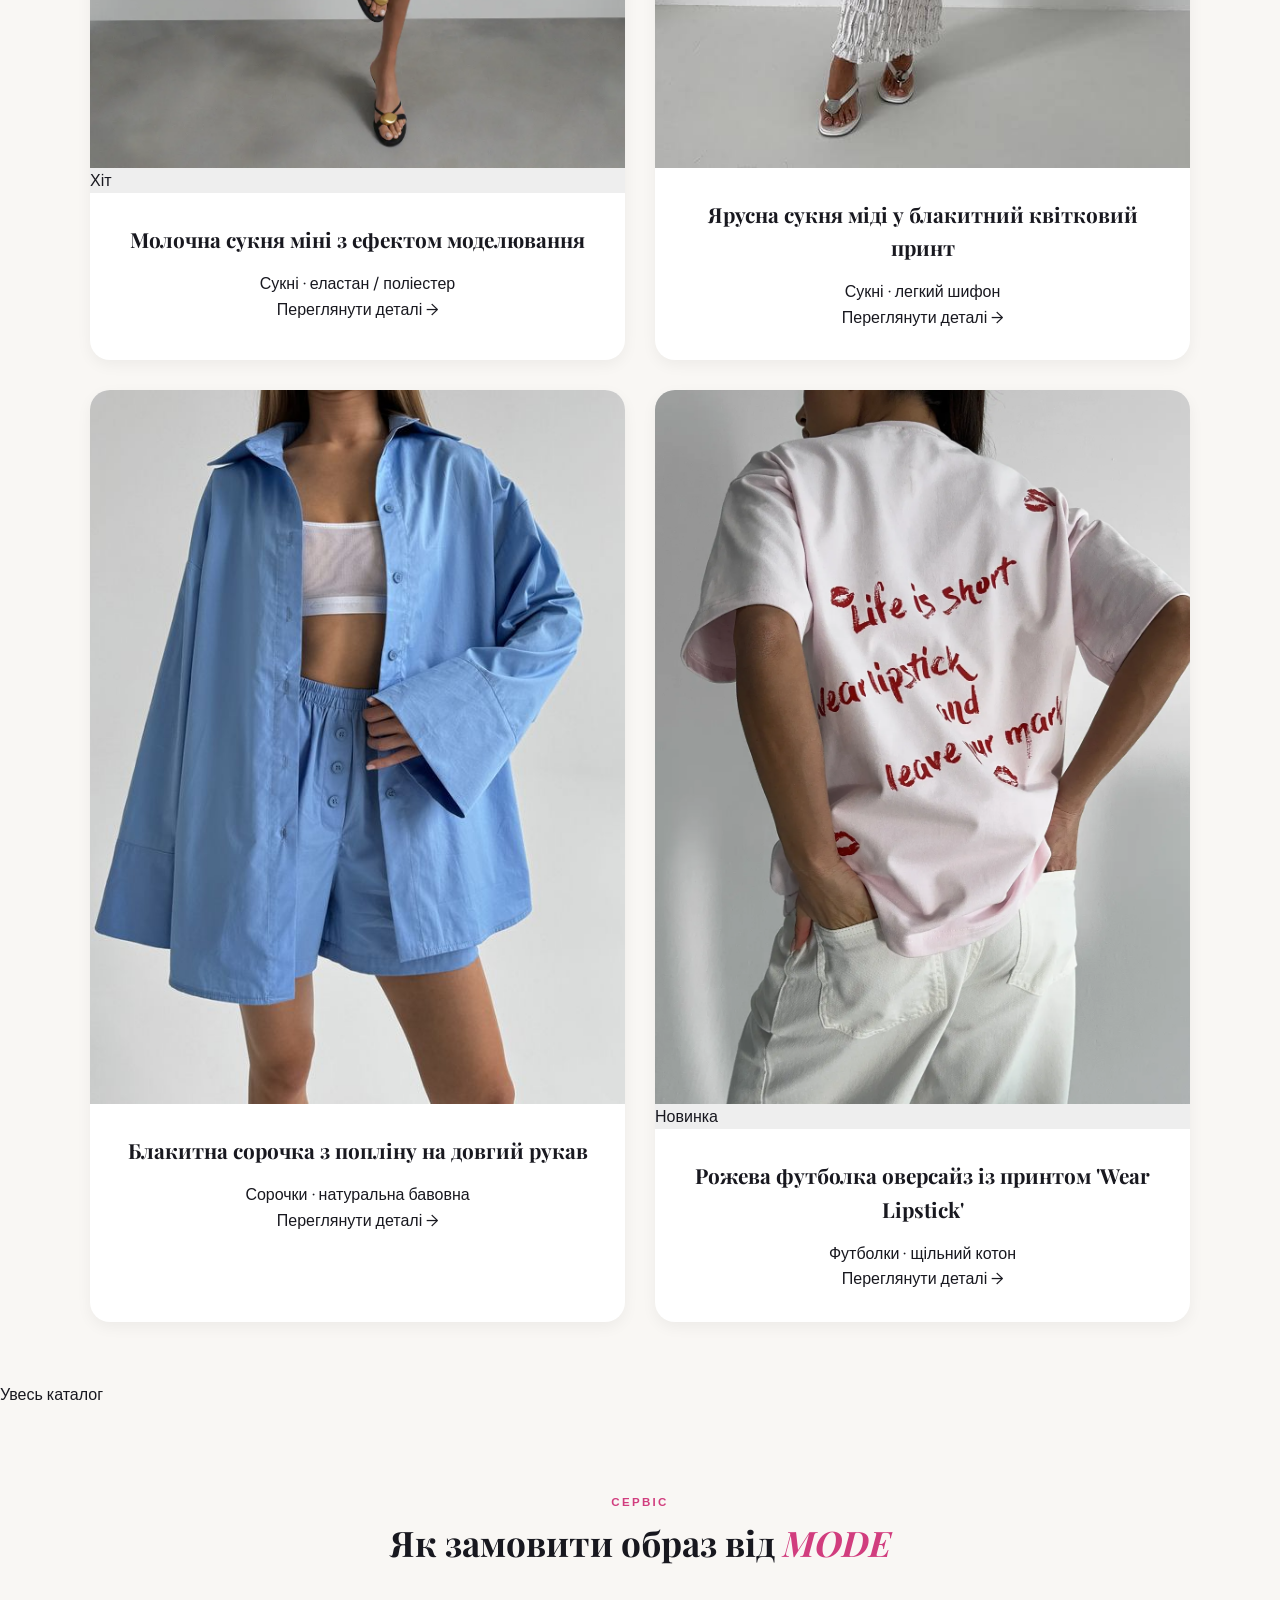
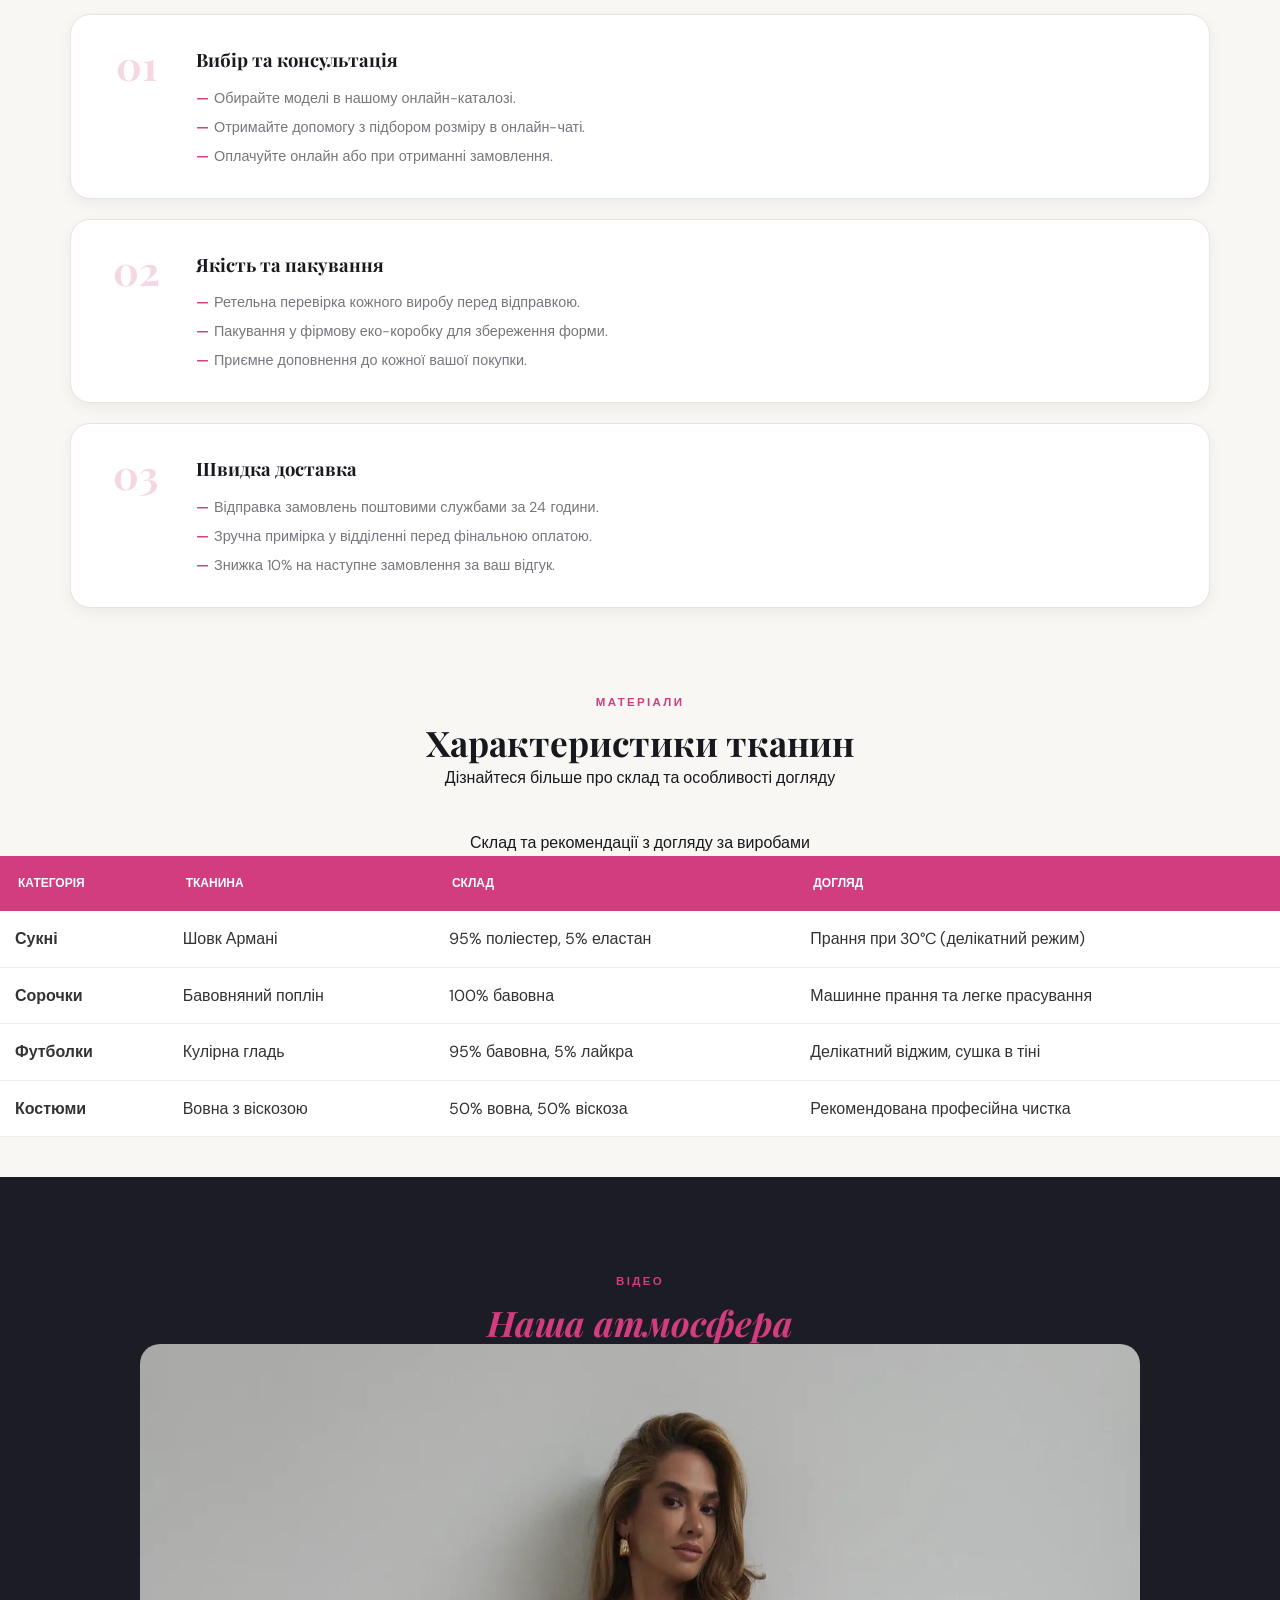
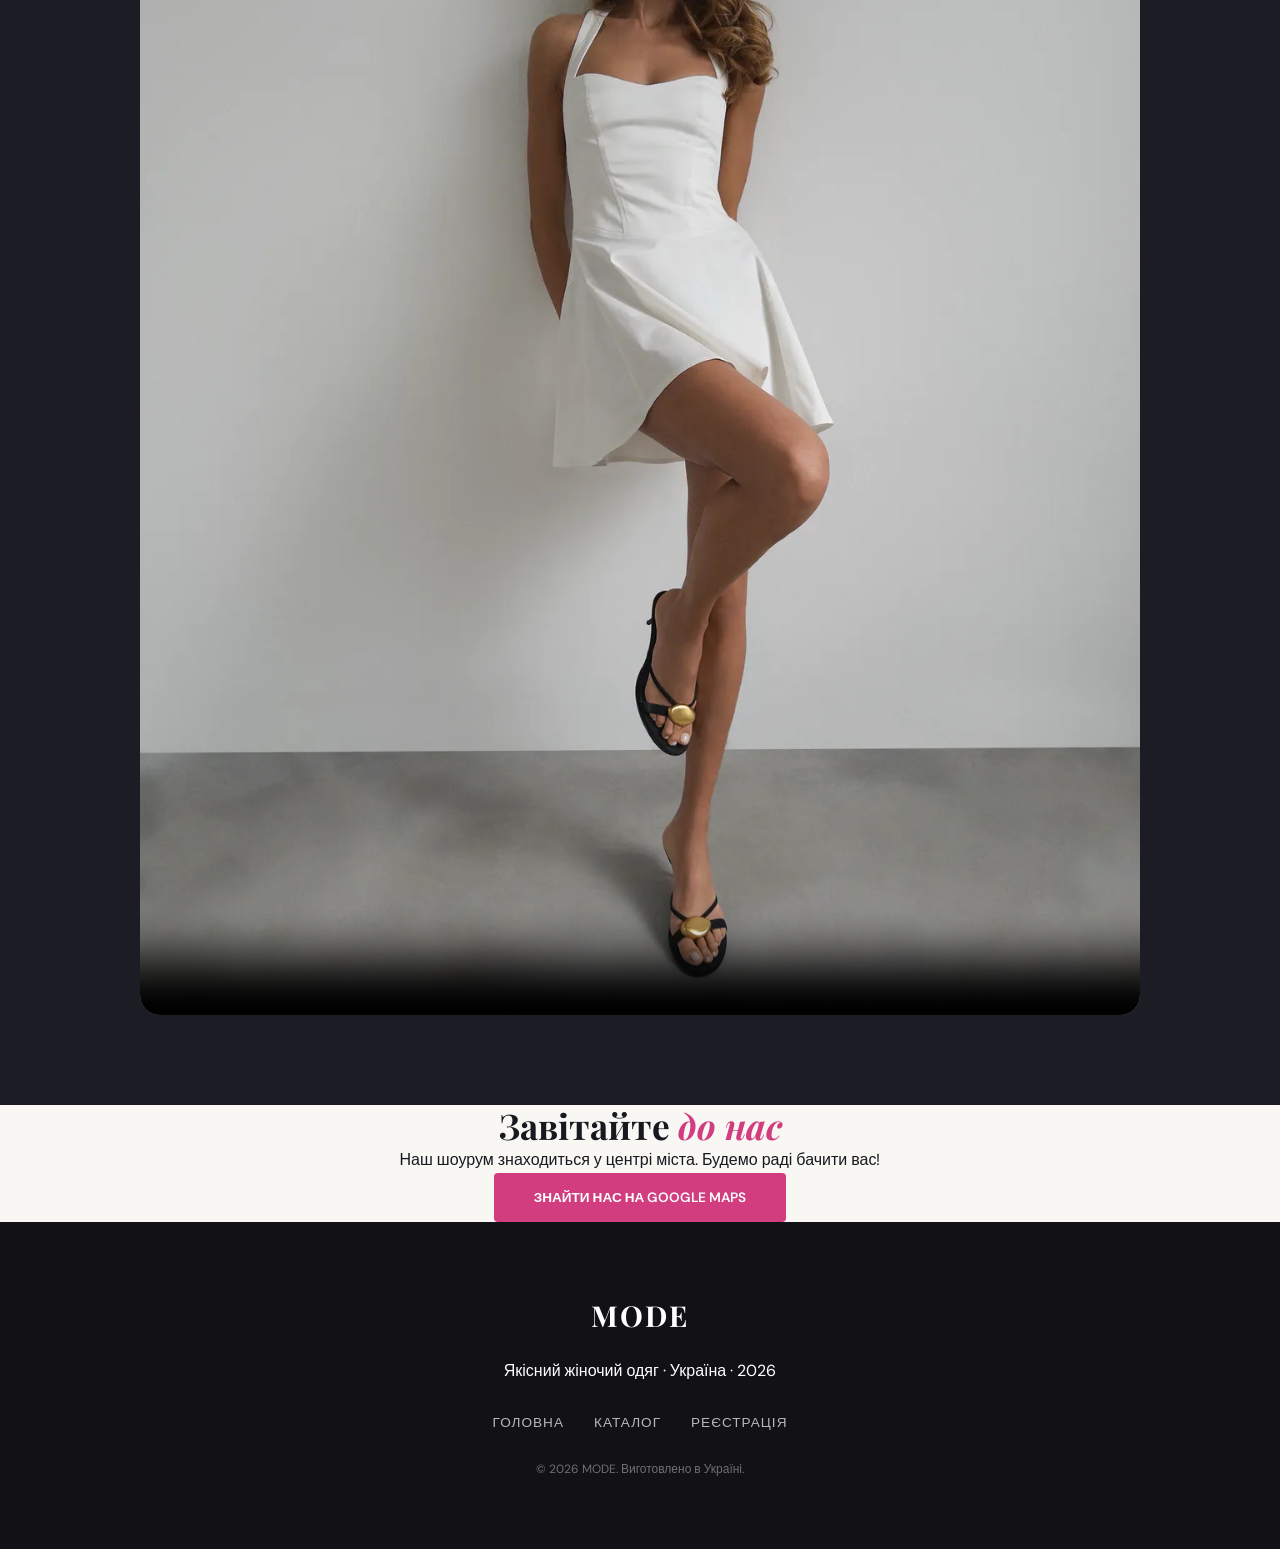
==== commit c369773b: "Update index.html" ====
--- a/index.html
+++ b/index.html
@@ -230,7 +230,7 @@
       <div class="video-section-inner">
         <div class="section-header">
           <span class="section-eyebrow">Відео</span>
-          <h2 id="video-heading" class="section-title section-title--light">Наша <em>атмосфера</em></h2>
+          <h2 id="video-heading" class="section-title section-title--light"><em>Наша атмосфера</em></h2>
         </div>
         <div class="video-wrap">
           <video controls poster="src/images/dress1.jpg" aria-label="Промо-відео MODE">
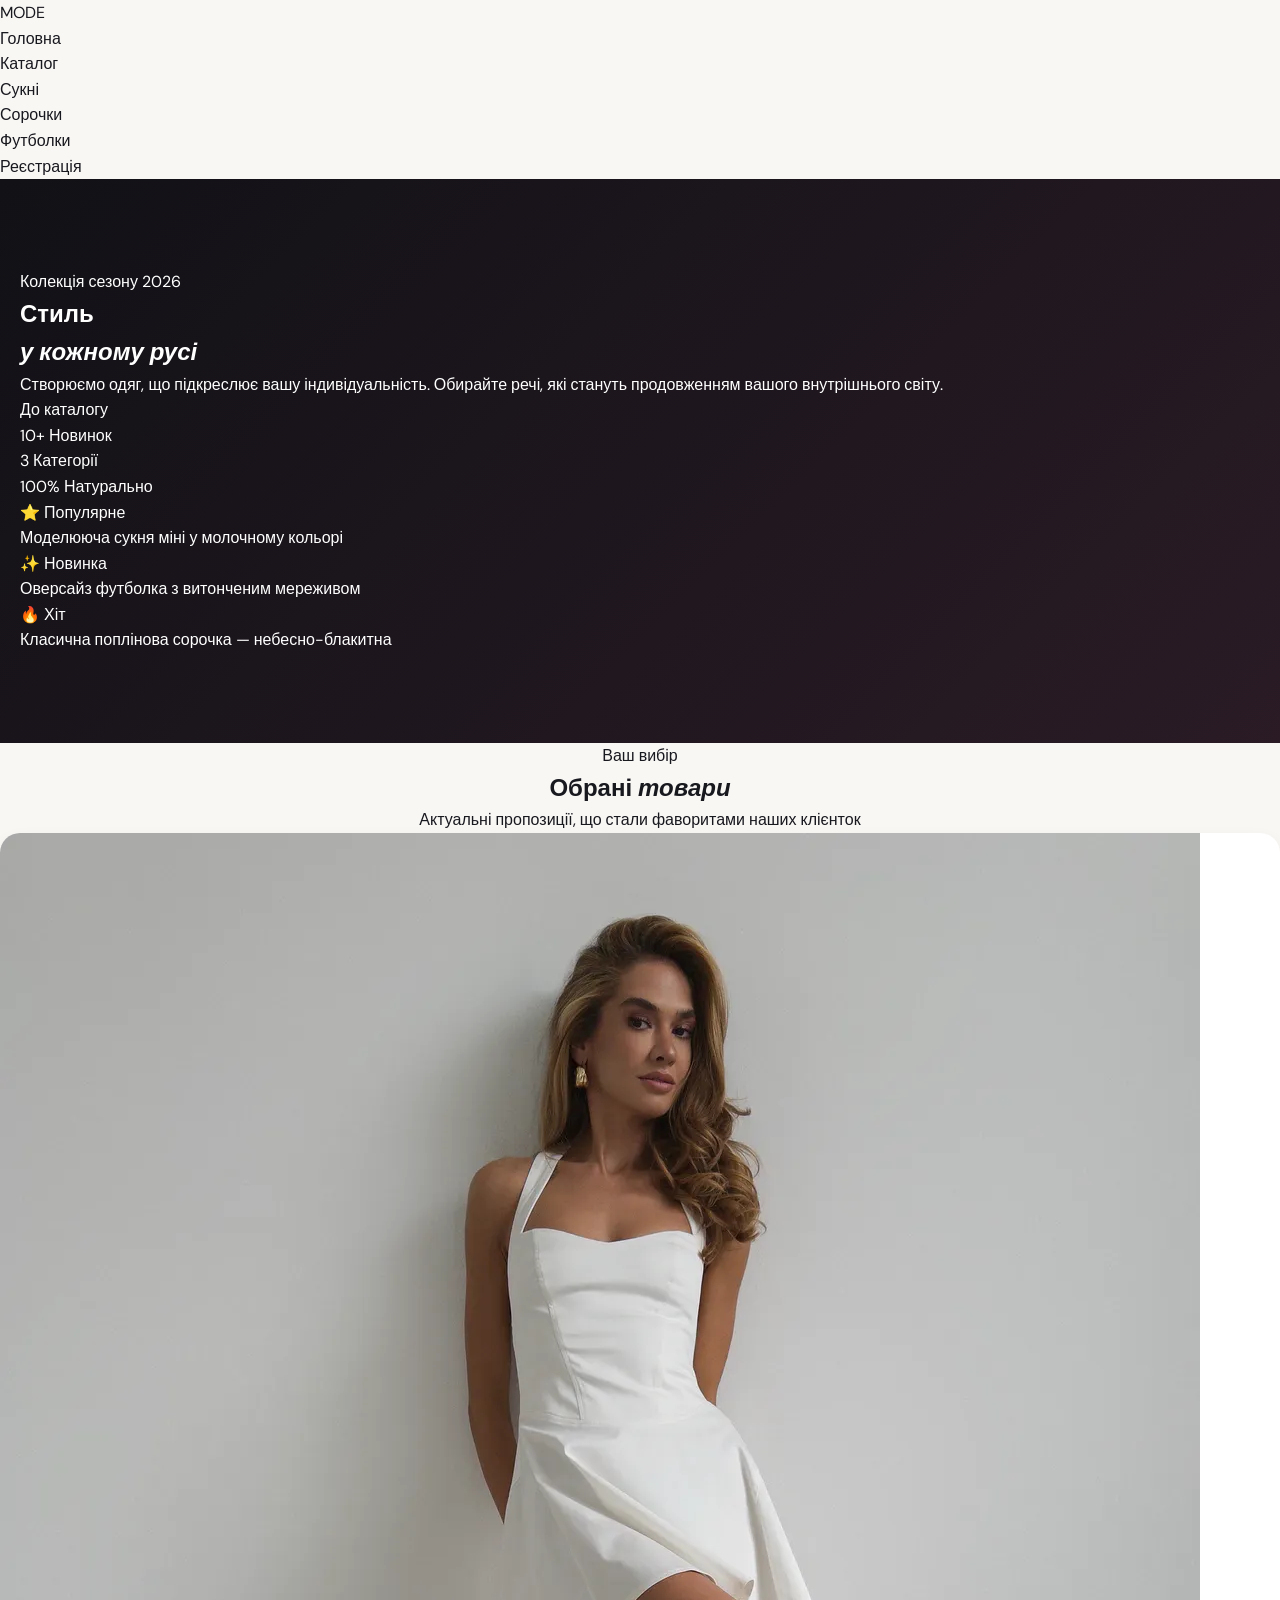
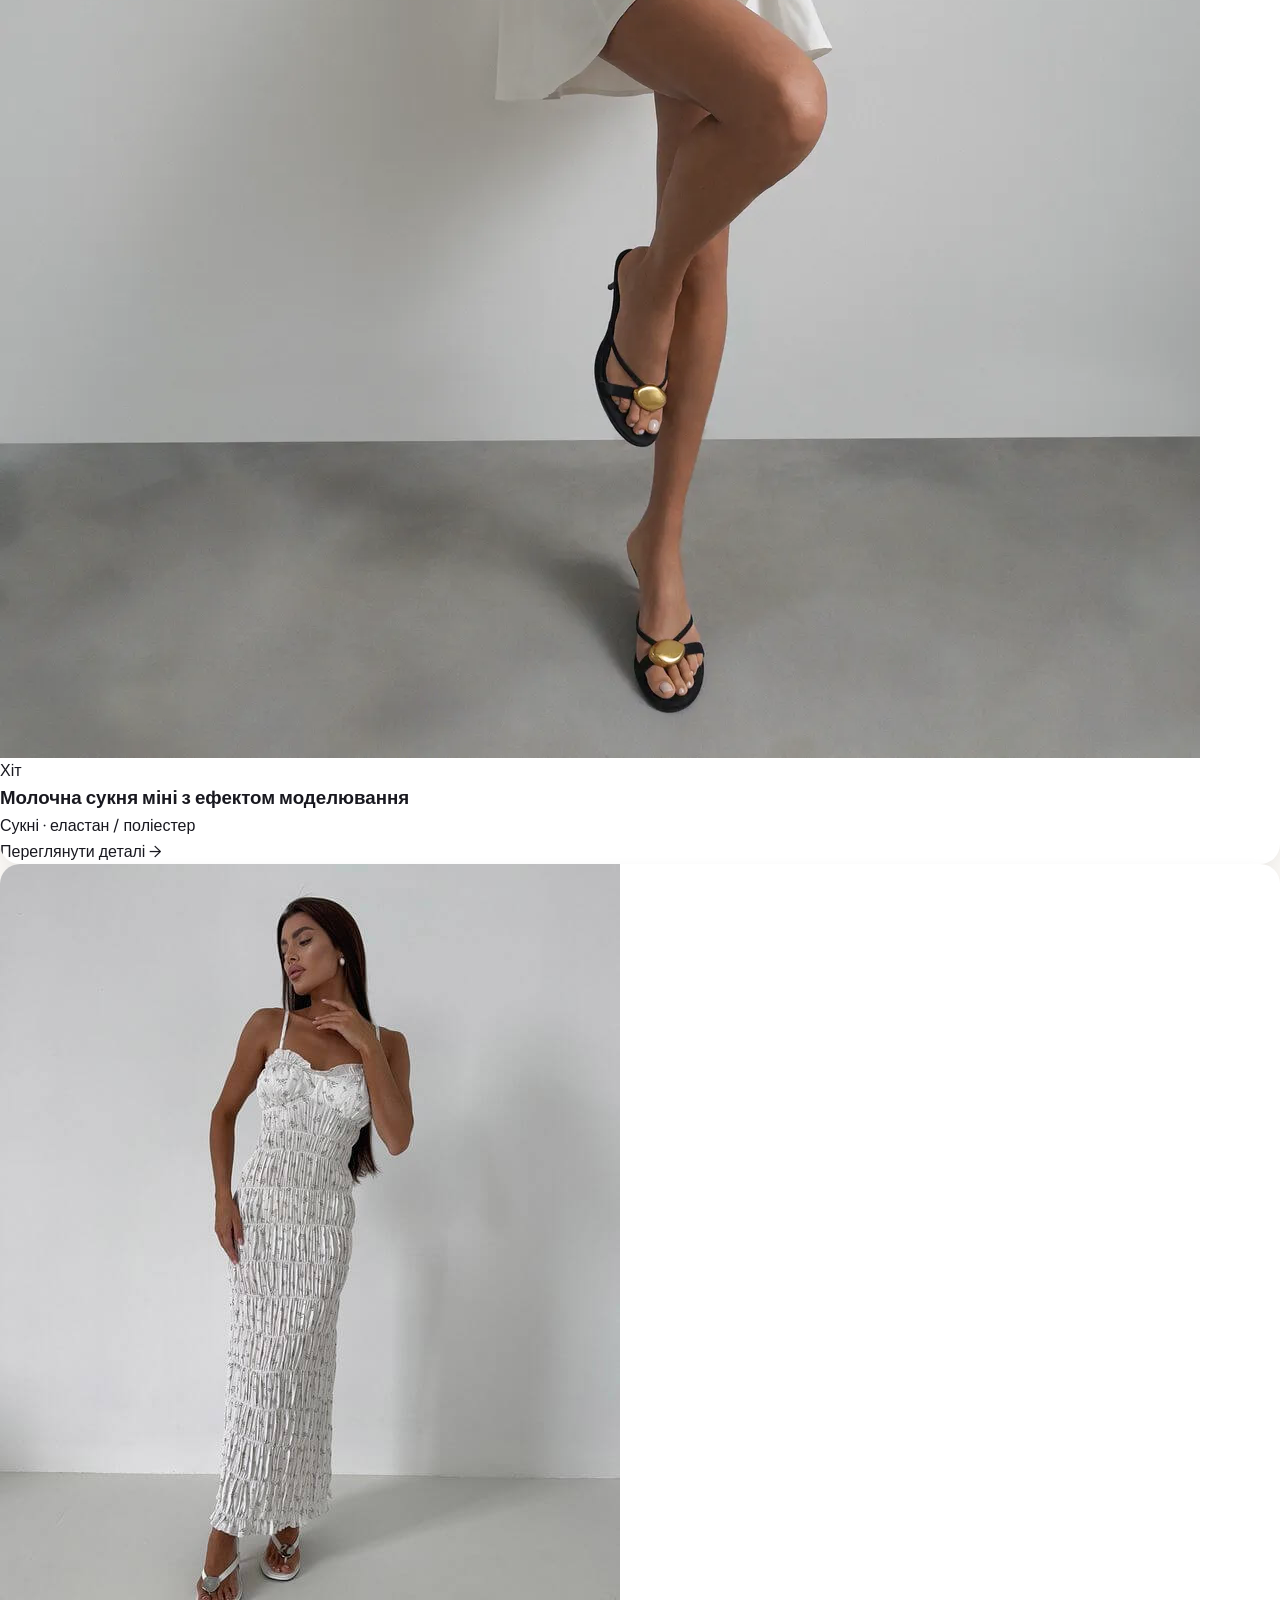
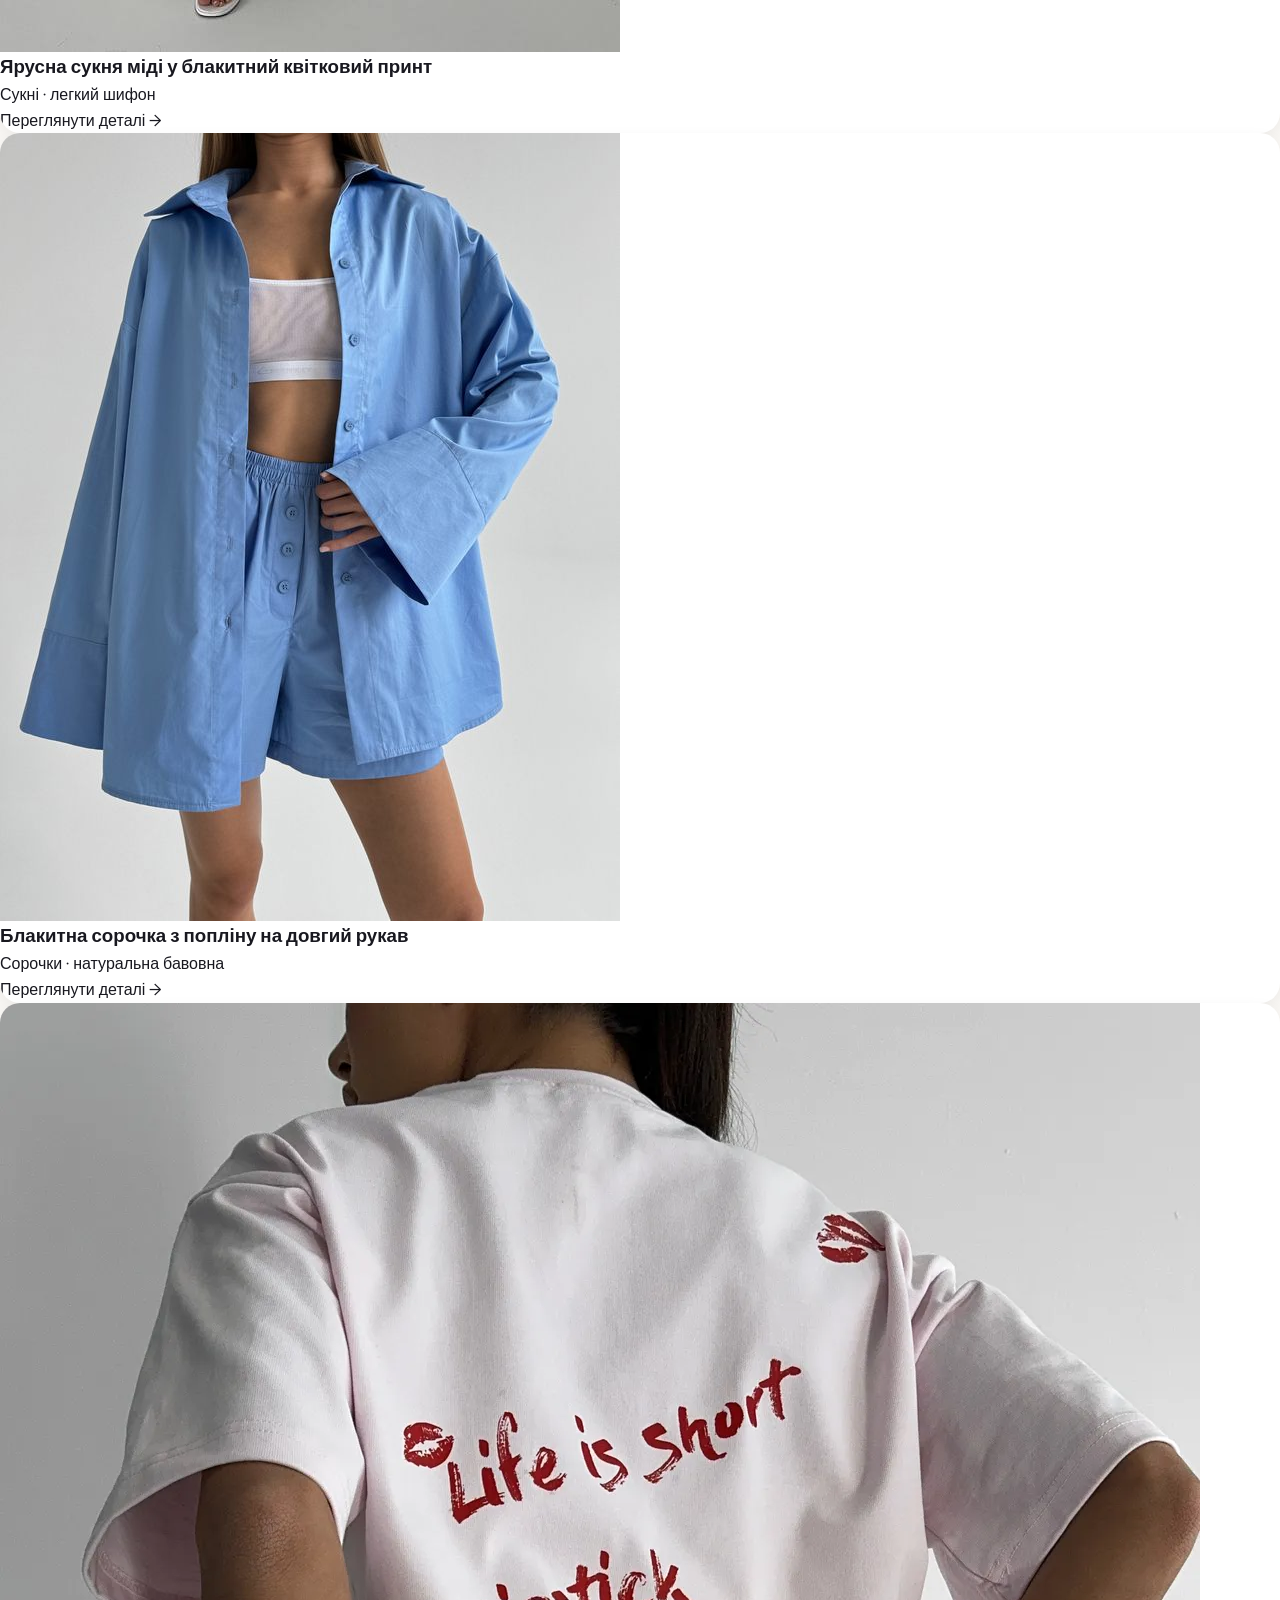
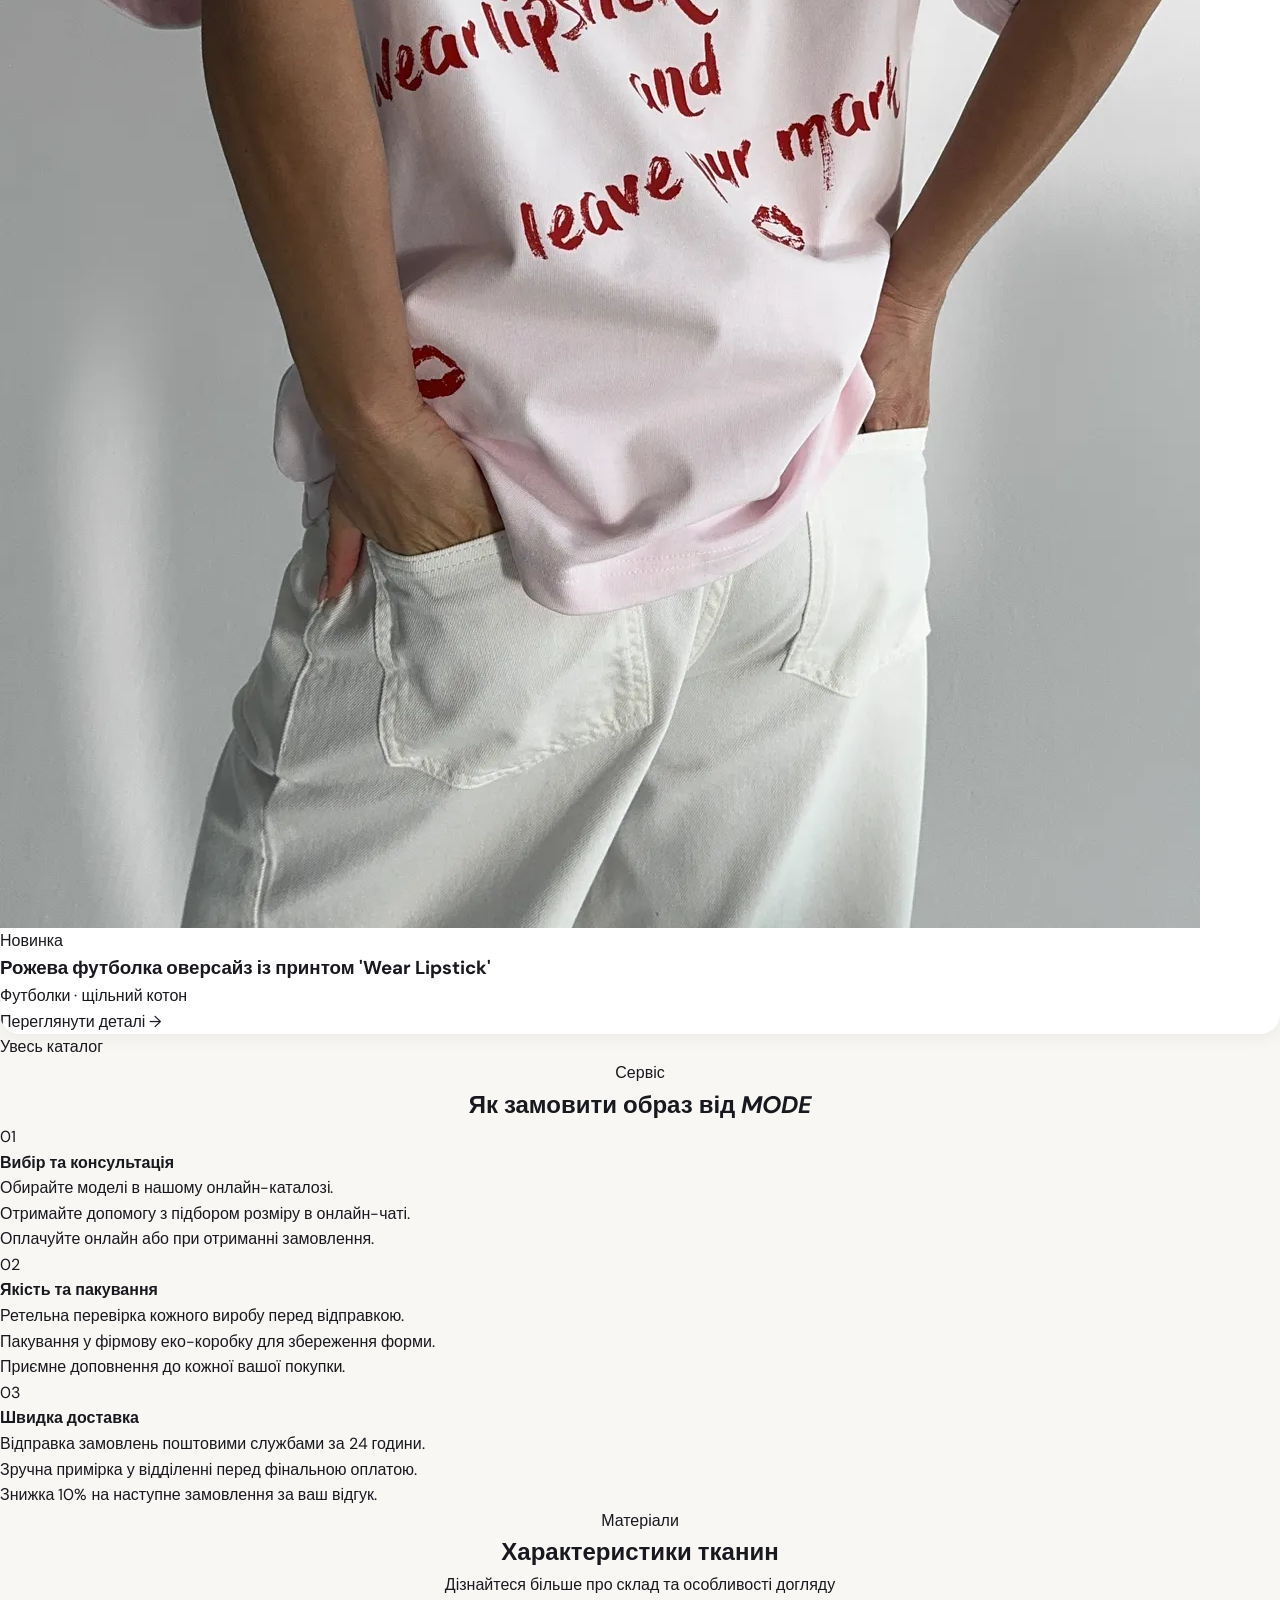
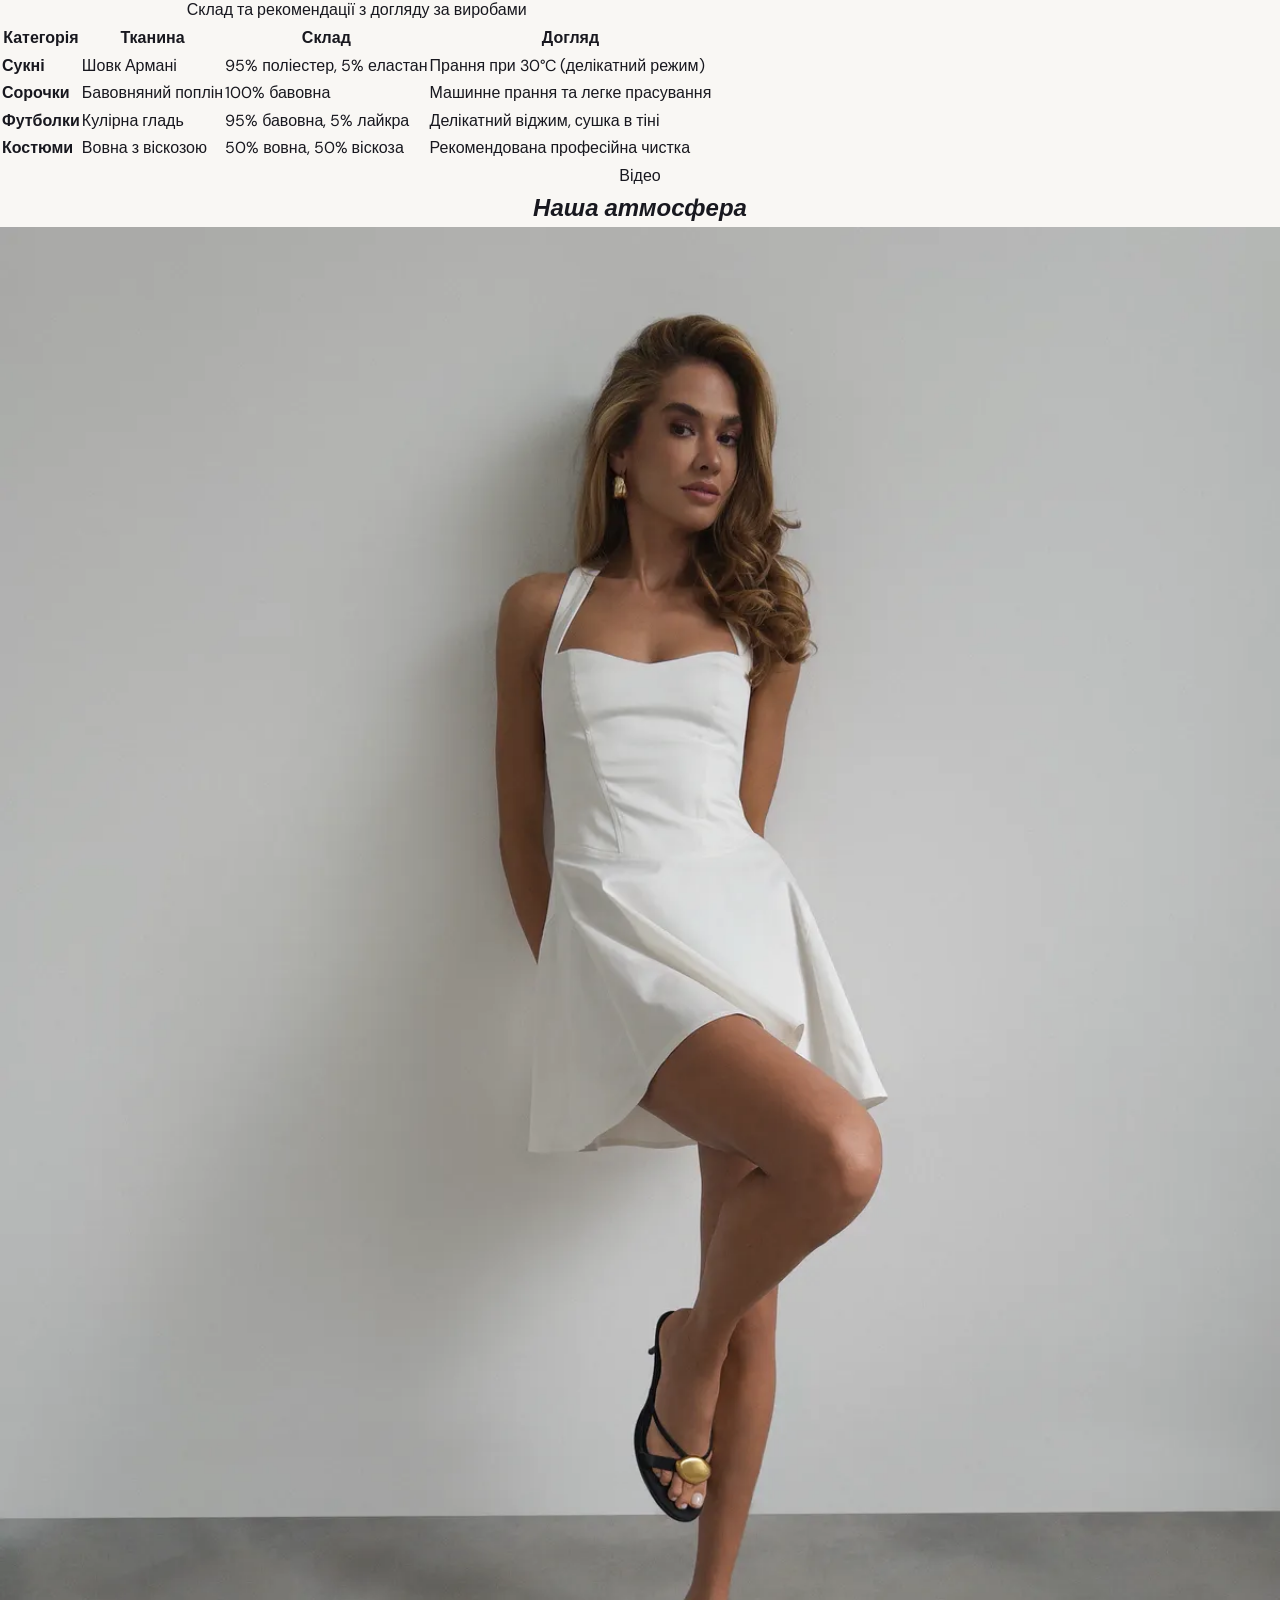
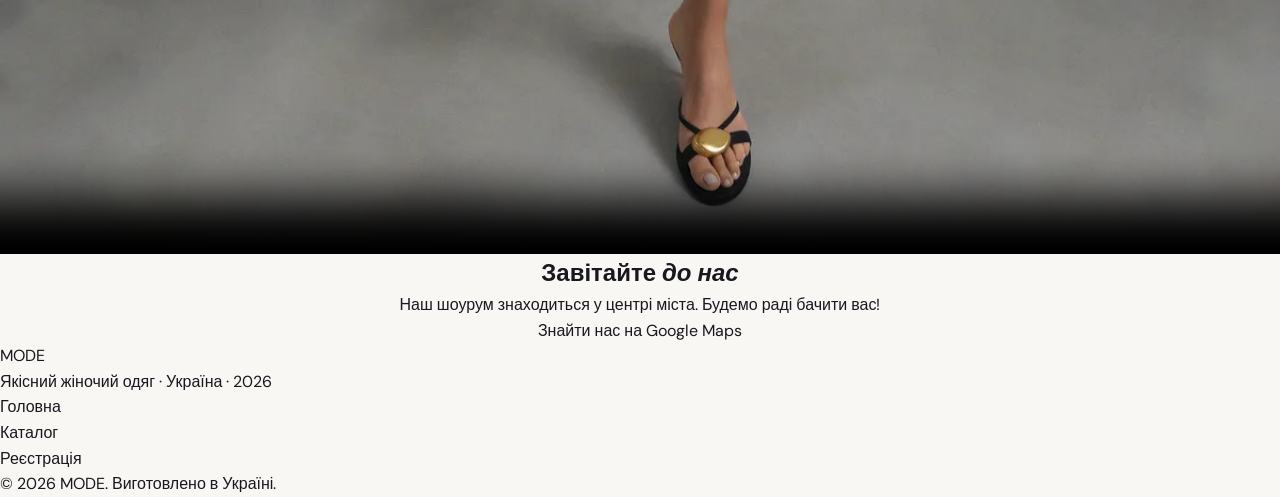
==== commit 439c6158: "бем-методологія (переписала класи)" ====
--- a/index.html
+++ b/index.html
@@ -8,21 +8,21 @@
 </head>
 <body>
 
-  <header class="site-header">
-    <div class="header-inner">
-      <a href="index.html" class="logo">MODE</a>
-      <nav class="main-nav" aria-label="Головне меню">
-        <ul class="nav-list">
-          <li><a href="index.html" class="nav-link active">Головна</a></li>
-          <li class="has-dropdown">
-            <a href="catalog/index.html" class="nav-link">Каталог</a>
-            <ul class="dropdown">
-              <li><a href="catalog/index.html#dresses">Сукні</a></li>
-              <li><a href="catalog/index.html#shirts">Сорочки</a></li>
-              <li><a href="catalog/index.html#tshirts">Футболки</a></li>
+  <header class="header">
+    <div class="header__inner">
+      <a href="index.html" class="header__logo">MODE</a>
+      <nav class="header__nav" aria-label="Головне меню">
+        <ul class="header__list">
+          <li class="header__item"><a href="index.html" class="header__link header__link_active">Головна</a></li>
+          <li class="header__item header__item_has-dropdown">
+            <a href="catalog/index.html" class="header__link">Каталог</a>
+            <ul class="header__dropdown">
+              <li class="header__dropdown-item"><a href="catalog/index.html#dresses" class="header__dropdown-link">Сукні</a></li>
+              <li class="header__dropdown-item"><a href="catalog/index.html#shirts" class="header__dropdown-link">Сорочки</a></li>
+              <li class="header__dropdown-item"><a href="catalog/index.html#tshirts" class="header__dropdown-link">Футболки</a></li>
             </ul>
           </li>
-          <li><a href="register/index.html" class="nav-link">Реєстрація</a></li>
+          <li class="header__item"><a href="register/index.html" class="header__link">Реєстрація</a></li>
         </ul>
       </nav>
     </div>
@@ -31,39 +31,39 @@
   <main>
 
     <section class="hero" aria-label="Головний банер">
-      <div class="hero-inner">
-        <div class="hero-content">
-          <span class="hero-eyebrow">Колекція сезону 2026</span>
-          <h1 class="hero-title">Стиль<br /><em>у кожному русі</em></h1>
-          <p class="hero-sub">Створюємо одяг, що підкреслює вашу індивідуальність. Обирайте речі, які стануть продовженням вашого внутрішнього світу.</p>
-          <a href="catalog/index.html" class="btn-primary">До каталогу</a>
-          <div class="hero-stats">
-            <div>
-              <span class="hero-stat-num">10+</span>
-              <span class="hero-stat-label">Новинок</span>
-            </div>
-            <div>
-              <span class="hero-stat-num">3</span>
-              <span class="hero-stat-label">Категорії</span>
-            </div>
-            <div>
-              <span class="hero-stat-num">100%</span>
-              <span class="hero-stat-label">Натурально</span>
-            </div>
-          </div>
-        </div>
-        <aside class="hero-aside" aria-label="Анонс товарів">
-          <div class="aside-card">
-            <span class="aside-label">⭐ Популярне</span>
-            <p>Моделююча сукня міні у молочному кольорі</p>
-          </div>
-          <div class="aside-card">
-            <span class="aside-label">✨ Новинка</span>
-            <p>Оверсайз футболка з витонченим мереживом</p>
-          </div>
-          <div class="aside-card">
-            <span class="aside-label">🔥 Хіт</span>
-            <p>Класична поплінова сорочка — небесно-блакитна</p>
+      <div class="hero__inner">
+        <div class="hero__content">
+          <span class="hero__eyebrow">Колекція сезону 2026</span>
+          <h1 class="hero__title">Стиль<br /><em class="hero__title-em">у кожному русі</em></h1>
+          <p class="hero__sub">Створюємо одяг, що підкреслює вашу індивідуальність. Обирайте речі, які стануть продовженням вашого внутрішнього світу.</p>
+          <a href="catalog/index.html" class="btn btn_type_primary">До каталогу</a>
+          <div class="hero__stats">
+            <div class="hero__stat-item">
+              <span class="hero__stat-num">10+</span>
+              <span class="hero__stat-label">Новинок</span>
+            </div>
+            <div class="hero__stat-item">
+              <span class="hero__stat-num">3</span>
+              <span class="hero__stat-label">Категорії</span>
+            </div>
+            <div class="hero__stat-item">
+              <span class="hero__stat-num">100%</span>
+              <span class="hero__stat-label">Натурально</span>
+            </div>
+          </div>
+        </div>
+        <aside class="hero__aside" aria-label="Анонс товарів">
+          <div class="hero__aside-card">
+            <span class="hero__aside-label">⭐ Популярне</span>
+            <p class="hero__aside-text">Моделююча сукня міні у молочному кольорі</p>
+          </div>
+          <div class="hero__aside-card">
+            <span class="hero__aside-label">✨ Новинка</span>
+            <p class="hero__aside-text">Оверсайз футболка з витонченим мереживом</p>
+          </div>
+          <div class="hero__aside-card">
+            <span class="hero__aside-label">🔥 Хіт</span>
+            <p class="hero__aside-text">Класична поплінова сорочка — небесно-блакитна</p>
           </div>
         </aside>
       </div>
@@ -71,104 +71,107 @@
 
     <section class="featured" aria-labelledby="featured-heading">
       <div class="section-header">
-        <span class="section-eyebrow">Ваш вибір</span>
-        <h2 id="featured-heading" class="section-title">Обрані <em>товари</em></h2>
-        <p class="section-sub">Актуальні пропозиції, що стали фаворитами наших клієнток</p>
-      </div>
-      <div class="product-grid">
-
-        <article class="product-card">
-          <div class="card-img-wrap">
-            <img src="src/images/dress1.jpg" alt="Молочна сукня міні" loading="lazy" />
-            <span class="card-badge">Хіт</span>
-          </div>
-          <div class="card-body">
-            <h3 class="card-title">Молочна сукня міні з ефектом моделювання</h3>
-            <p class="card-meta">Сукні · еластан / поліестер</p>
-            <a href="catalog/index.html#dress1" class="card-link">Переглянути деталі →</a>
-          </div>
-        </article>
-
-        <article class="product-card">
-          <div class="card-img-wrap">
-            <img src="src/images/dress2.jpg" alt="Сукня міді у квіточку" loading="lazy" />
-          </div>
-          <div class="card-body">
-            <h3 class="card-title">Ярусна сукня міді у блакитний квітковий принт</h3>
-            <p class="card-meta">Сукні · легкий шифон</p>
-            <a href="catalog/index.html#dress2" class="card-link">Переглянути деталі →</a>
-          </div>
-        </article>
-
-        <article class="product-card">
-          <div class="card-img-wrap">
-            <img src="src/images/shirt1.jpg" alt="Блакитна сорочка" loading="lazy" />
-          </div>
-          <div class="card-body">
-            <h3 class="card-title">Блакитна сорочка з попліну на довгий рукав</h3>
-            <p class="card-meta">Сорочки · натуральна бавовна</p>
-            <a href="catalog/index.html#shirt1" class="card-link">Переглянути деталі →</a>
-          </div>
-        </article>
-
-        <article class="product-card">
-          <div class="card-img-wrap">
-            <img src="src/images/tshirt1.jpg" alt="Рожева футболка" loading="lazy" />
-            <span class="card-badge">Новинка</span>
-          </div>
-          <div class="card-body">
-            <h3 class="card-title">Рожева футболка оверсайз із принтом 'Wear Lipstick'</h3>
-            <p class="card-meta">Футболки · щільний котон</p>
-            <a href="catalog/index.html#tshirt1" class="card-link">Переглянути деталі →</a>
-          </div>
-        </article>
-
-      </div>
-      <div class="view-all-wrap">
-        <a href="catalog/index.html" class="btn-outline">Увесь каталог</a>
-      </div>
-    </section>
-
-    <section class="order-section" aria-labelledby="order-heading">
-      <div class="order-section-inner">
-        <div class="section-header">
-          <span class="section-eyebrow">Сервіс</span>
-          <h2 id="order-heading" class="section-title">Як замовити образ від <em>MODE</em></h2>
-        </div>
-        <ol class="order-steps">
-
-          <li class="order-step">
-            <div class="step-marker">01</div>
-            <div class="step-content">
-              <strong class="step-title">Вибір та консультація</strong>
-              <ul class="step-sub">
-                <li>Обирайте моделі в нашому онлайн-каталозі.</li>
-                <li>Отримайте допомогу з підбором розміру в онлайн-чаті.</li>
-                <li>Оплачуйте онлайн або при отриманні замовлення.</li>
+        <span class="section-header__eyebrow">Ваш вибір</span>
+        <h2 id="featured-heading" class="section-header__title">Обрані <em class="section-header__title-em">товари</em></h2>
+        <p class="section-header__sub">Актуальні пропозиції, що стали фаворитами наших клієнток</p>
+      </div>
+
+      <div class="products">
+        <div class="products__grid">
+
+          <article class="product-card">
+            <div class="product-card__img-wrap">
+              <img src="src/images/dress1.jpg" alt="Молочна сукня міні" class="product-card__img" loading="lazy" />
+              <span class="product-card__badge product-card__badge_type_hit">Хіт</span>
+            </div>
+            <div class="product-card__body">
+              <h3 class="product-card__title">Молочна сукня міні з ефектом моделювання</h3>
+              <p class="product-card__meta">Сукні · еластан / поліестер</p>
+              <a href="catalog/index.html#dress1" class="product-card__link">Переглянути деталі →</a>
+            </div>
+          </article>
+
+          <article class="product-card">
+            <div class="product-card__img-wrap">
+              <img src="src/images/dress2.jpg" alt="Сукня міді у квіточку" class="product-card__img" loading="lazy" />
+            </div>
+            <div class="product-card__body">
+              <h3 class="product-card__title">Ярусна сукня міді у блакитний квітковий принт</h3>
+              <p class="product-card__meta">Сукні · легкий шифон</p>
+              <a href="catalog/index.html#dress2" class="product-card__link">Переглянути деталі →</a>
+            </div>
+          </article>
+
+          <article class="product-card">
+            <div class="product-card__img-wrap">
+              <img src="src/images/shirt1.jpg" alt="Блакитна сорочка" class="product-card__img" loading="lazy" />
+            </div>
+            <div class="product-card__body">
+              <h3 class="product-card__title">Блакитна сорочка з попліну на довгий рукав</h3>
+              <p class="product-card__meta">Сорочки · натуральна бавовна</p>
+              <a href="catalog/index.html#shirt1" class="product-card__link">Переглянути деталі →</a>
+            </div>
+          </article>
+
+          <article class="product-card">
+            <div class="product-card__img-wrap">
+              <img src="src/images/tshirt1.jpg" alt="Рожева футболка" class="product-card__img" loading="lazy" />
+              <span class="product-card__badge product-card__badge_type_new">Новинка</span>
+            </div>
+            <div class="product-card__body">
+              <h3 class="product-card__title">Рожева футболка оверсайз із принтом 'Wear Lipstick'</h3>
+              <p class="product-card__meta">Футболки · щільний котон</p>
+              <a href="catalog/index.html#tshirt1" class="product-card__link">Переглянути деталі →</a>
+            </div>
+          </article>
+
+        </div>
+        <div class="products__view-all">
+          <a href="catalog/index.html" class="btn btn_type_outline">Увесь каталог</a>
+        </div>
+      </div>
+    </section>
+
+    <section class="order" aria-labelledby="order-heading">
+      <div class="order__inner">
+        <div class="section-header">
+          <span class="section-header__eyebrow">Сервіс</span>
+          <h2 id="order-heading" class="section-header__title">Як замовити образ від <em class="section-header__title-em">MODE</em></h2>
+        </div>
+        <ol class="order__steps">
+
+          <li class="order__step">
+            <div class="order__step-marker">01</div>
+            <div class="order__step-content">
+              <strong class="order__step-title">Вибір та консультація</strong>
+              <ul class="order__sub-list">
+                <li class="order__sub-item">Обирайте моделі в нашому онлайн-каталозі.</li>
+                <li class="order__sub-item">Отримайте допомогу з підбором розміру в онлайн-чаті.</li>
+                <li class="order__sub-item">Оплачуйте онлайн або при отриманні замовлення.</li>
               </ul>
             </div>
           </li>
 
-          <li class="order-step">
-            <div class="step-marker">02</div>
-            <div class="step-content">
-              <strong class="step-title">Якість та пакування</strong>
-              <ul class="step-sub">
-                <li>Ретельна перевірка кожного виробу перед відправкою.</li>
-                <li>Пакування у фірмову еко-коробку для збереження форми.</li>
-                <li>Приємне доповнення до кожної вашої покупки.</li>
+          <li class="order__step">
+            <div class="order__step-marker">02</div>
+            <div class="order__step-content">
+              <strong class="order__step-title">Якість та пакування</strong>
+              <ul class="order__sub-list">
+                <li class="order__sub-item">Ретельна перевірка кожного виробу перед відправкою.</li>
+                <li class="order__sub-item">Пакування у фірмову еко-коробку для збереження форми.</li>
+                <li class="order__sub-item">Приємне доповнення до кожної вашої покупки.</li>
               </ul>
             </div>
           </li>
 
-          <li class="order-step">
-            <div class="step-marker">03</div>
-            <div class="step-content">
-              <strong class="step-title">Швидка доставка</strong>
-              <ul class="step-sub">
-                <li>Відправка замовлень поштовими службами за 24 години.</li>
-                <li>Зручна примірка у відділенні перед фінальною оплатою.</li>
-                <li>Знижка 10% на наступне замовлення за ваш відгук.</li>
+          <li class="order__step">
+            <div class="order__step-marker">03</div>
+            <div class="order__step-content">
+              <strong class="order__step-title">Швидка доставка</strong>
+              <ul class="order__sub-list">
+                <li class="order__sub-item">Відправка замовлень поштовими службами за 24 години.</li>
+                <li class="order__sub-item">Зручна примірка у відділенні перед фінальною оплатою.</li>
+                <li class="order__sub-item">Знижка 10% на наступне замовлення за ваш відгук.</li>
               </ul>
             </div>
           </li>
@@ -177,48 +180,48 @@
       </div>
     </section>
 
-    <div class="dark-section" aria-labelledby="materials-heading">
-      <div class="dark-section-inner">
-        <div class="section-header">
-          <span class="section-eyebrow">Матеріали</span>
-          <h2 id="materials-heading" class="section-title section-title--light">Характеристики тканин</h2>
-          <p class="section-sub section-sub--light">Дізнайтеся більше про склад та особливості догляду</p>
-        </div>
-        <div class="table-wrap">
-          <table class="materials-table">
-            <caption>Склад та рекомендації з догляду за виробами</caption>
-            <thead>
-              <tr>
-                <th scope="col">Категорія</th>
-                <th scope="col">Тканина</th>
-                <th scope="col">Склад</th>
-                <th scope="col">Догляд</th>
+    <div class="materials">
+      <div class="materials__inner">
+        <div class="section-header">
+          <span class="section-header__eyebrow">Матеріали</span>
+          <h2 id="materials-heading" class="section-header__title section-header__title_theme_light">Характеристики тканин</h2>
+          <p class="section-header__sub section-header__sub_theme_light">Дізнайтеся більше про склад та особливості догляду</p>
+        </div>
+        <div class="materials__table-wrap">
+          <table class="materials__table">
+            <caption class="materials__caption">Склад та рекомендації з догляду за виробами</caption>
+            <thead class="materials__thead">
+              <tr class="materials__row">
+                <th scope="col" class="materials__th">Категорія</th>
+                <th scope="col" class="materials__th">Тканина</th>
+                <th scope="col" class="materials__th">Склад</th>
+                <th scope="col" class="materials__th">Догляд</th>
               </tr>
             </thead>
-            <tbody>
-              <tr>
-                <td><strong>Сукні</strong></td>
-                <td>Шовк Армані</td>
-                <td>95% поліестер, 5% еластан</td>
-                <td>Прання при 30°C (делікатний режим)</td>
-              </tr>
-              <tr>
-                <td><strong>Сорочки</strong></td>
-                <td>Бавовняний поплін</td>
-                <td>100% бавовна</td>
-                <td>Машинне прання та легке прасування</td>
-              </tr>
-              <tr>
-                <td><strong>Футболки</strong></td>
-                <td>Кулірна гладь</td>
-                <td>95% бавовна, 5% лайкра</td>
-                <td>Делікатний віджим, сушка в тіні</td>
-              </tr>
-              <tr>
-                <td><strong>Костюми</strong></td>
-                <td>Вовна з віскозою</td>
-                <td>50% вовна, 50% віскоза</td>
-                <td>Рекомендована професійна чистка</td>
+            <tbody class="materials__tbody">
+              <tr class="materials__row">
+                <td class="materials__td"><strong class="materials__accent-text">Сукні</strong></td>
+                <td class="materials__td">Шовк Армані</td>
+                <td class="materials__td">95% поліестер, 5% еластан</td>
+                <td class="materials__td">Прання при 30°C (делікатний режим)</td>
+              </tr>
+              <tr class="materials__row">
+                <td class="materials__td"><strong class="materials__accent-text">Сорочки</strong></td>
+                <td class="materials__td">Бавовняний поплін</td>
+                <td class="materials__td">100% бавовна</td>
+                <td class="materials__td">Машинне прання та легке прасування</td>
+              </tr>
+              <tr class="materials__row">
+                <td class="materials__td"><strong class="materials__accent-text">Футболки</strong></td>
+                <td class="materials__td">Кулірна гладь</td>
+                <td class="materials__td">95% бавовна, 5% лайкра</td>
+                <td class="materials__td">Делікатний віджим, сушка в тіні</td>
+              </tr>
+              <tr class="materials__row">
+                <td class="materials__td"><strong class="materials__accent-text">Костюми</strong></td>
+                <td class="materials__td">Вовна з віскозою</td>
+                <td class="materials__td">50% вовна, 50% віскоза</td>
+                <td class="materials__td">Рекомендована професійна чистка</td>
               </tr>
             </tbody>
           </table>
@@ -226,14 +229,14 @@
       </div>
     </div>
 
-    <div class="video-section" aria-labelledby="video-heading">
-      <div class="video-section-inner">
-        <div class="section-header">
-          <span class="section-eyebrow">Відео</span>
-          <h2 id="video-heading" class="section-title section-title--light"><em>Наша атмосфера</em></h2>
-        </div>
-        <div class="video-wrap">
-          <video controls poster="src/images/dress1.jpg" aria-label="Промо-відео MODE">
+    <div class="video">
+      <div class="video__inner">
+        <div class="section-header">
+          <span class="section-header__eyebrow">Відео</span>
+          <h2 id="video-heading" class="section-header__title section-header__title_theme_light"><em class="section-header__title-em">Наша атмосфера</em></h2>
+        </div>
+        <div class="video__wrap">
+          <video controls poster="src/images/dress1.jpg" class="video__element" aria-label="Промо-відео MODE">
             <source src="src/video/promo.mp4" type="video/mp4" />
             Ваш браузер не підтримує відео.
           </video>
@@ -241,28 +244,30 @@
       </div>
     </div>
 
-    <section class="map-link-section">
-      <div class="section-header">
-        <h2 class="section-title">Завітайте <em>до нас</em></h2>
-        <p class="section-desc">Наш шоурум знаходиться у центрі міста. Будемо раді бачити вас!</p>
-        <a href="https://maps.app.goo.gl/CNLAZZ3qxLr9SWVu5" target="_blank" class="btn-primary">Знайти нас на Google Maps</a>
+    <section class="map">
+      <div class="map__inner">
+        <div class="section-header">
+          <h2 class="section-header__title">Завітайте <em class="section-header__title-em">до нас</em></h2>
+          <p class="map__desc">Наш шоурум знаходиться у центрі міста. Будемо раді бачити вас!</p>
+          <a href="https://maps.app.goo.gl/CNLAZZ3qxLr9SWVu5" target="_blank" class="btn btn_type_primary">Знайти нас на Google Maps</a>
+        </div>
       </div>
     </section>
 
   </main>
 
-  <footer class="site-footer">
-    <div class="footer-inner">
-      <p class="footer-logo">MODE</p>
-      <p class="footer-tagline">Якісний жіночий одяг · Україна · 2026</p>
-      <nav aria-label="Меню підвалу">
-        <ul class="footer-nav">
-          <li><a href="index.html">Головна</a></li>
-          <li><a href="catalog/index.html">Каталог</a></li>
-          <li><a href="register/index.html">Реєстрація</a></li>
+  <footer class="footer">
+    <div class="footer__inner">
+      <p class="footer__logo">MODE</p>
+      <p class="footer__tagline">Якісний жіночий одяг · Україна · 2026</p>
+      <nav class="footer__nav" aria-label="Меню підвалу">
+        <ul class="footer__list">
+          <li class="footer__item"><a href="index.html" class="footer__link">Головна</a></li>
+          <li class="footer__item"><a href="catalog/index.html" class="footer__link">Каталог</a></li>
+          <li class="footer__item"><a href="register/index.html" class="footer__link">Реєстрація</a></li>
         </ul>
       </nav>
-      <p class="footer-copy">&copy; 2026 MODE. Виготовлено в Україні.</p>
+      <p class="footer__copy">© 2026 MODE. Виготовлено в Україні.</p>
     </div>
   </footer>
 
--- a/css/style.css
+++ b/css/style.css
@@ -147,8 +147,7 @@
 }
 
 .section-header,
-.page-hero,
-.hero-inner {
+.page-hero {
   text-align: center;
   margin-left: auto;
   margin-right: auto;
@@ -167,6 +166,13 @@
 
 .hero-inner {
   max-width: 1140px;
+  margin-left: auto;
+  margin-right: auto;
+  display: grid;
+  grid-template-columns: 1fr 350px;
+  gap: 40px;
+  align-items: center;
+  text-align: left;
 }
 
 .hero-title {
@@ -180,13 +186,11 @@
   opacity: 0.6;
   margin-bottom: 35px;
   max-width: 650px;
-  margin-left: auto;
-  margin-right: auto;
 }
 
 .hero-stats {
-  display: flex;
-  justify-content: center;
+  display: grid;
+  grid-template-columns: repeat(3, max-content);
   gap: 60px;
   margin-top: 40px;
 }
@@ -198,9 +202,30 @@
   color: var(--accent-light);
 }
 
+.hero-aside {
+  display: grid;
+  grid-template-columns: 1fr;
+  gap: 20px;
+}
+
+.aside-card {
+  background: rgba(255, 255, 255, 0.05);
+  border: 1px solid rgba(255, 255, 255, 0.1);
+  padding: 20px;
+  border-radius: var(--round-md);
+}
+
+.aside-label {
+  display: block;
+  font-size: 0.8rem;
+  font-weight: 600;
+  color: var(--accent-light);
+  margin-bottom: 5px;
+}
+
 .product-grid {
   display: grid;
-  grid-template-columns: 1fr 1fr;
+  grid-template-columns: repeat(auto-fit, minmax(250px, 1fr));
   gap: 30px;
   max-width: 1140px;
   margin: 60px auto;
@@ -242,39 +267,22 @@
   margin-bottom: 15px;
 }
 
-.materials-table {
-  width: 100%;
-  border-collapse: collapse;
-  margin: 40px 0;
-  background: var(--white);
-}
-
-.materials-table th {
-  background: var(--accent);
-  color: #fff;
-  padding: 18px;
-  text-align: left;
-  font-size: 0.75rem;
-  text-transform: uppercase;
-}
-
-.materials-table td {
-  padding: 15px;
-  border-bottom: 1px solid #eee;
-  color: #333 !important;
-}
-
-.register-section {
-  padding-bottom: 100px;
+.register-layout {
+  display: grid;
+  grid-template-columns: 1fr 1fr;
+  gap: 40px;
+  max-width: 1140px;
+  margin: 0 auto;
+  padding: 0 20px;
+  align-items: start;
 }
 
 .register-form-wrap {
   background: #fff;
-  padding: 70px;
+  padding: 50px;
   border-radius: var(--round-lg);
   box-shadow: var(--shadow);
-  max-width: 800px;
-  margin: 0 auto;
+  width: 100%;
 }
 
 .form-group {
@@ -411,21 +419,22 @@
 
 .order-steps {
   list-style: none;
-  display: flex;
-  flex-direction: column;
-  gap: 20px;
+  display: grid;
+  grid-template-columns: repeat(3, 1fr);
+  gap: 30px;
 }
 
 .order-step {
   display: flex;
-  gap: 30px;
+  gap: 20px;
   align-items: flex-start;
   background: var(--white);
   border: 1px solid var(--border);
   border-radius: var(--round-lg);
-  padding: 30px 35px;
+  padding: 30px 25px;
   box-shadow: var(--shadow);
   transition: box-shadow var(--speed), transform var(--speed);
+  height: 100%;
 }
 
 .order-step:hover {
@@ -441,7 +450,7 @@
   opacity: 0.2;
   line-height: 1;
   flex-shrink: 0;
-  min-width: 60px;
+  min-width: 40px;
   text-align: center;
   transition: opacity var(--speed);
 }
@@ -486,10 +495,31 @@
   font-weight: 600;
 }
 
+@media (max-width: 950px) {
+  .hero-inner {
+    grid-template-columns: 1fr;
+    text-align: center;
+  }
+  .hero-sub {
+    margin-left: auto;
+    margin-right: auto;
+  }
+  .hero-stats {
+    justify-content: center;
+  }
+  .register-layout {
+    grid-template-columns: 1fr;
+    gap: 50px;
+  }
+  #login-box {
+    margin-top: 0 !important;
+  }
+  .order-steps {
+    grid-template-columns: 1fr;
+  }
+}
+
 @media (max-width: 850px) {
-  .hero-inner, .product-grid {
-    grid-template-columns: 1fr;
-  }
   .register-form-wrap {
     padding: 40px 20px;
   }
@@ -508,4 +538,7 @@
     font-size: 1.8rem;
     min-width: auto;
   }
-}
+  .hero-stats {
+    gap: 30px;
+  }
+}
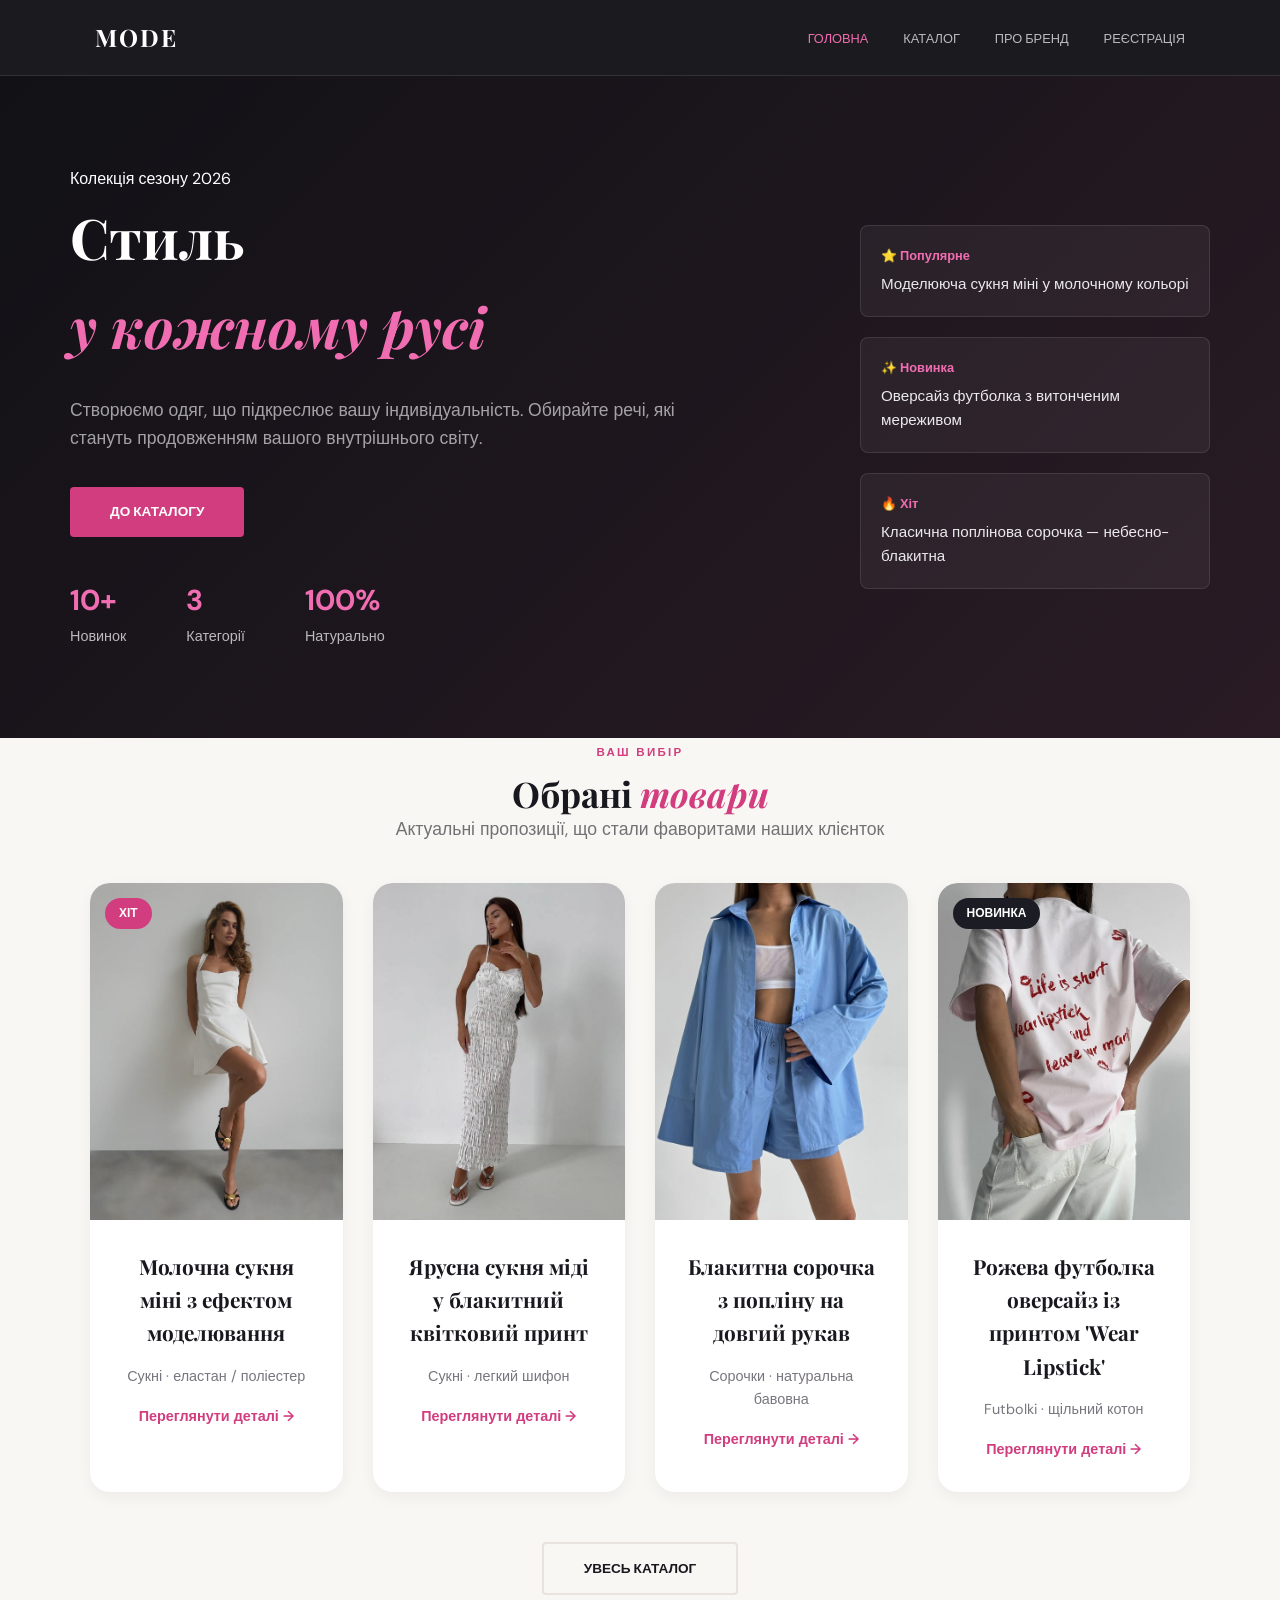
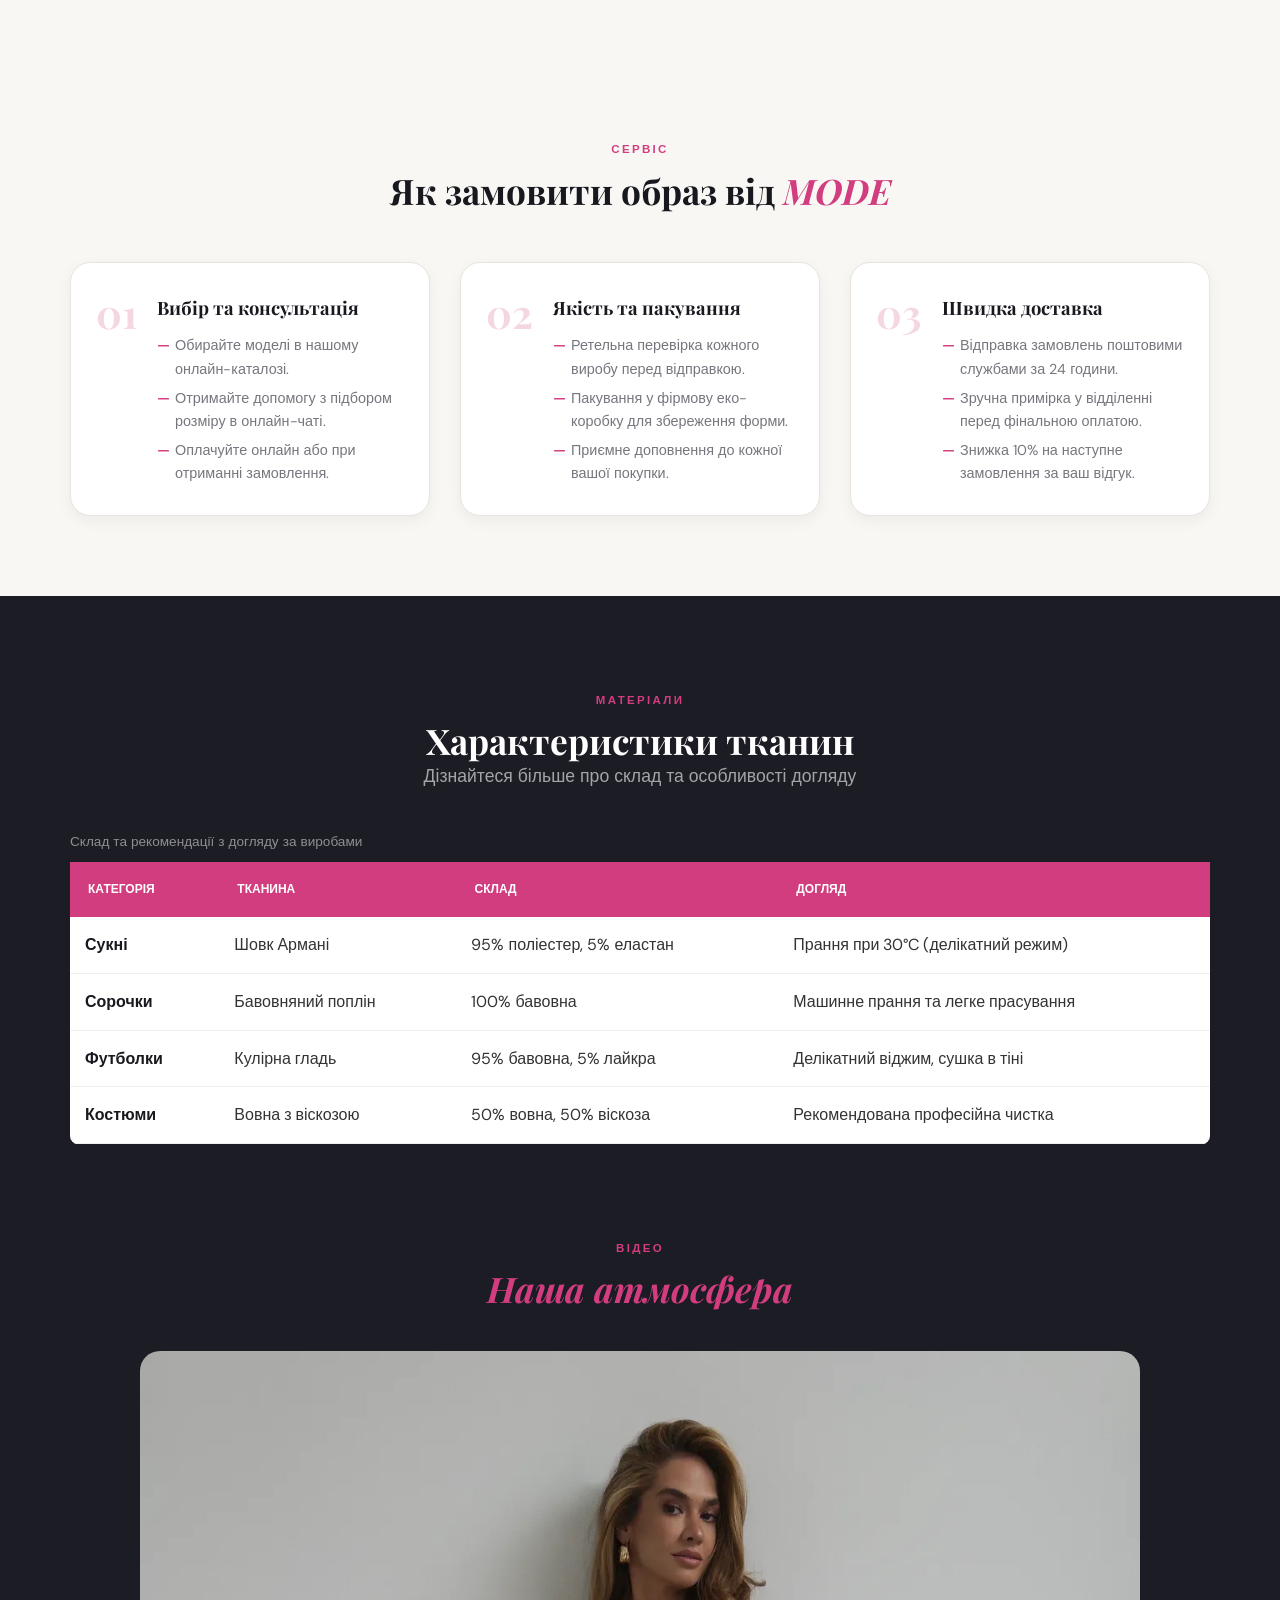
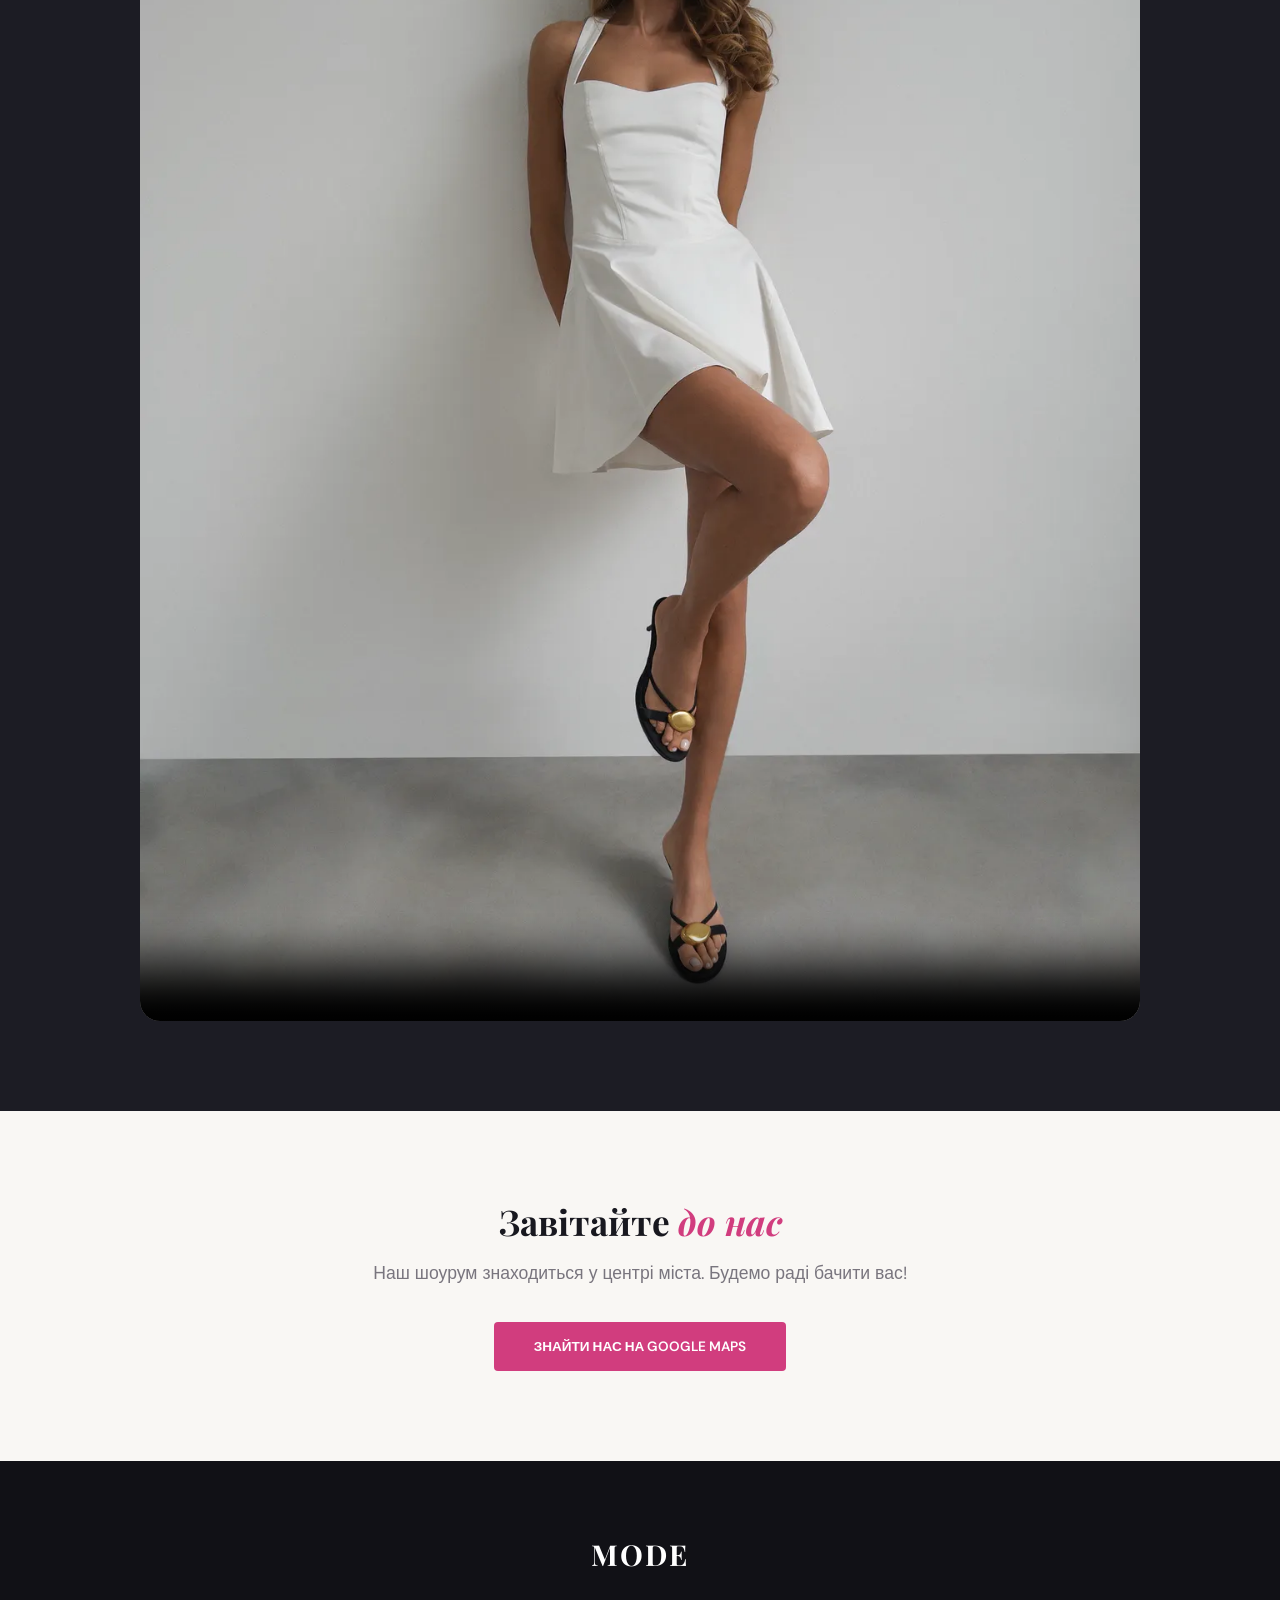
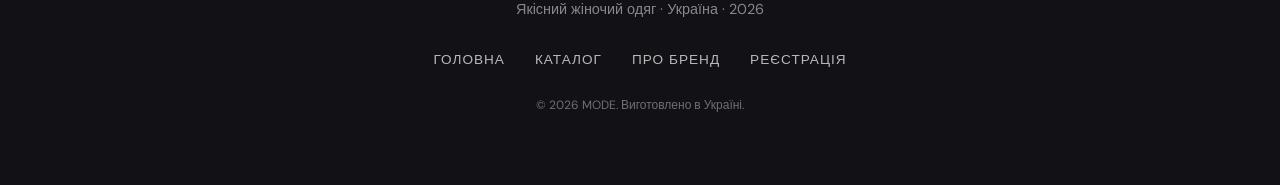
==== commit 856a05c9: "навігація для ебаут" ====
--- a/index.html
+++ b/index.html
@@ -22,6 +22,7 @@
               <li class="header__dropdown-item"><a href="catalog/index.html#tshirts" class="header__dropdown-link">Футболки</a></li>
             </ul>
           </li>
+          <li class="header__item"><a href="about/index.html" class="header__link">Про бренд</a></li>
           <li class="header__item"><a href="register/index.html" class="header__link">Реєстрація</a></li>
         </ul>
       </nav>
@@ -120,7 +121,7 @@
             </div>
             <div class="product-card__body">
               <h3 class="product-card__title">Рожева футболка оверсайз із принтом 'Wear Lipstick'</h3>
-              <p class="product-card__meta">Футболки · щільний котон</p>
+              <p class="product-card__meta">Futbolki · щільний котон</p>
               <a href="catalog/index.html#tshirt1" class="product-card__link">Переглянути деталі →</a>
             </div>
           </article>
@@ -260,10 +261,11 @@
     <div class="footer__inner">
       <p class="footer__logo">MODE</p>
       <p class="footer__tagline">Якісний жіночий одяг · Україна · 2026</p>
-      <nav class="footer__nav" aria-label="Меню підвалу">
+      <nav class="footer__nav" aria-label="Menyu pidvalu">
         <ul class="footer__list">
           <li class="footer__item"><a href="index.html" class="footer__link">Головна</a></li>
           <li class="footer__item"><a href="catalog/index.html" class="footer__link">Каталог</a></li>
+          <li class="footer__item"><a href="about/index.html" class="footer__link">Про бренд</a></li>
           <li class="footer__item"><a href="register/index.html" class="footer__link">Реєстрація</a></li>
         </ul>
       </nav>
--- a/css/style.css
+++ b/css/style.css
@@ -49,7 +49,7 @@
   list-style: none;
 }
 
-.site-header {
+.header {
   position: sticky;
   top: 0;
   z-index: 100;
@@ -58,7 +58,7 @@
   border-bottom: 1px solid rgba(255, 255, 255, 0.1);
 }
 
-.header-inner {
+.header__inner {
   max-width: 1140px;
   margin: 0 auto;
   padding: 0 25px;
@@ -68,7 +68,7 @@
   justify-content: space-between;
 }
 
-.logo {
+.header__logo {
   font-family: var(--main-font);
   font-size: 1.5rem;
   font-weight: 700;
@@ -76,13 +76,17 @@
   color: #fff;
 }
 
-.nav-list {
+.header__list {
   display: flex;
   gap: 35px;
   align-items: center;
 }
 
-.nav-link {
+.header__item {
+  position: relative;
+}
+
+.header__link {
   font-size: 0.8rem;
   font-weight: 500;
   text-transform: uppercase;
@@ -90,15 +94,15 @@
   transition: 0.2s;
 }
 
-.nav-link:hover {
+.header__link:hover {
   color: var(--accent-light);
 }
 
-.has-dropdown {
-  position: relative;
-}
-
-.dropdown {
+.header__link_active {
+  color: var(--accent-light);
+}
+
+.header__dropdown {
   position: absolute;
   top: 100%;
   left: 0;
@@ -111,28 +115,26 @@
   transition: 0.3s;
 }
 
-.has-dropdown:hover .dropdown {
+.header__item_has-dropdown:hover .header__dropdown {
   opacity: 1;
   visibility: visible;
 }
 
-.dropdown li a {
+.header__dropdown-link {
   display: block;
   padding: 8px 20px;
   font-size: 0.85rem;
   color: rgba(255, 255, 255, 0.6);
 }
 
-.dropdown li a:hover {
+.header__dropdown-link:hover {
   background: rgba(255, 255, 255, 0.1);
   color: var(--accent-light);
 }
 
-.btn-primary {
+.btn {
   display: inline-block;
   padding: 14px 40px;
-  background: var(--accent);
-  color: #fff;
   font-size: 0.85rem;
   font-weight: 600;
   text-transform: uppercase;
@@ -140,22 +142,92 @@
   transition: 0.3s;
   border: none;
   cursor: pointer;
-}
-
-.btn-primary:hover {
+  text-align: center;
+}
+
+.btn_type_primary {
+  background: var(--accent);
+  color: #fff;
+}
+
+.btn_type_primary:hover {
   background: var(--accent-light);
 }
 
-.section-header,
+.btn_type_outline {
+  background: transparent;
+  color: var(--text-main);
+  border: 2px solid var(--border);
+}
+
+.btn_type_outline:hover {
+  background: var(--accent);
+  color: #fff;
+  border-color: var(--accent);
+}
+
+.section-header {
+  text-align: center;
+  margin-left: auto;
+  margin-right: auto;
+}
+
+.section-header__eyebrow {
+  display: inline-block;
+  font-size: 0.72rem;
+  font-weight: 600;
+  letter-spacing: 0.2em;
+  text-transform: uppercase;
+  color: var(--accent);
+  margin-bottom: 10px;
+}
+
+.section-header__title {
+  font-family: var(--main-font);
+  font-size: 2.2rem;
+  font-weight: 700;
+  color: var(--text-main);
+  line-height: 1.2;
+}
+
+.section-header__title_theme_light {
+  color: #fff;
+}
+
+.section-header__title-em {
+  font-style: italic;
+  color: var(--accent);
+}
+
+.section-header__sub {
+  font-size: 1.1rem;
+  opacity: 0.6;
+  max-width: 650px;
+  margin-left: auto;
+  margin-right: auto;
+}
+
+.section-header__sub_theme_light {
+  color: #fff;
+}
+
 .page-hero {
   text-align: center;
   margin-left: auto;
   margin-right: auto;
-}
-
-.page-hero {
   padding-top: 60px;
   padding-bottom: 40px;
+}
+
+.page-hero__title {
+  font-family: var(--main-font);
+  font-size: 3rem;
+  margin-bottom: 10px;
+}
+
+.page-hero__sub {
+  font-size: 1.1rem;
+  color: var(--text-muted);
 }
 
 .hero {
@@ -164,7 +236,7 @@
   padding: 90px 20px;
 }
 
-.hero-inner {
+.hero__inner {
   max-width: 1140px;
   margin-left: auto;
   margin-right: auto;
@@ -175,47 +247,57 @@
   text-align: left;
 }
 
-.hero-title {
+.hero__title {
   font-family: var(--main-font);
   font-size: 3.5rem;
   margin-bottom: 25px;
 }
 
-.hero-sub {
+.hero__title-em {
+  font-style: italic;
+  color: var(--accent-light);
+}
+
+.hero__sub {
   font-size: 1.1rem;
   opacity: 0.6;
   margin-bottom: 35px;
   max-width: 650px;
 }
 
-.hero-stats {
+.hero__stats {
   display: grid;
   grid-template-columns: repeat(3, max-content);
   gap: 60px;
   margin-top: 40px;
 }
 
-.hero-stat-num {
+.hero__stat-num {
   display: block;
   font-size: 1.8rem;
   font-weight: bold;
   color: var(--accent-light);
 }
 
-.hero-aside {
+.hero__stat-label {
+  font-size: 0.9rem;
+  color: rgba(255, 255, 255, 0.7);
+}
+
+.hero__aside {
   display: grid;
   grid-template-columns: 1fr;
   gap: 20px;
 }
 
-.aside-card {
+.hero__aside-card {
   background: rgba(255, 255, 255, 0.05);
   border: 1px solid rgba(255, 255, 255, 0.1);
   padding: 20px;
   border-radius: var(--round-md);
 }
 
-.aside-label {
+.hero__aside-label {
   display: block;
   font-size: 0.8rem;
   font-weight: 600;
@@ -223,13 +305,30 @@
   margin-bottom: 5px;
 }
 
-.product-grid {
+.hero__aside-text {
+  font-size: 0.95rem;
+  color: rgba(255, 255, 255, 0.9);
+}
+
+.catalog-section {
+  padding: 60px 0 20px 0;
+}
+
+.products {
+  max-width: 1140px;
+  margin: 40px auto 60px auto;
+  padding: 0 20px;
+}
+
+.products__grid {
   display: grid;
   grid-template-columns: repeat(auto-fit, minmax(250px, 1fr));
   gap: 30px;
-  max-width: 1140px;
-  margin: 60px auto;
-  padding: 0 20px;
+}
+
+.products__view-all {
+  text-align: center;
+  margin-top: 50px;
 }
 
 .product-card {
@@ -244,187 +343,90 @@
   box-shadow: 0 10px 30px rgba(0, 0, 0, 0.1);
 }
 
-.card-img-wrap {
+.product-card__img-wrap {
   aspect-ratio: 3/4;
   background: #eee;
   position: relative;
 }
 
-.card-img-wrap img {
+.product-card__img {
   width: 100%;
   height: 100%;
   object-fit: cover;
 }
 
-.card-body {
+.product-card__badge {
+  position: absolute;
+  top: 15px;
+  left: 15px;
+  padding: 6px 14px;
+  font-size: 0.75rem;
+  text-transform: uppercase;
+  font-weight: 600;
+  border-radius: 30px;
+  color: #fff;
+}
+
+.product-card__badge_type_hit {
+  background: var(--accent);
+}
+
+.product-card__badge_type_new {
+  background: var(--dark-gray);
+}
+
+.product-card__body {
   padding: 30px;
   text-align: center;
 }
 
-.card-title {
+.product-card__title {
   font-family: var(--main-font);
   font-size: 1.3rem;
   margin-bottom: 15px;
 }
 
-.register-layout {
-  display: grid;
-  grid-template-columns: 1fr 1fr;
-  gap: 40px;
-  max-width: 1140px;
-  margin: 0 auto;
-  padding: 0 20px;
-  align-items: start;
-}
-
-.register-form-wrap {
-  background: #fff;
-  padding: 50px;
-  border-radius: var(--round-lg);
-  box-shadow: var(--shadow);
-  width: 100%;
-}
-
-.form-group {
-  margin-bottom: 45px;
-  border: none;
-}
-
-.field-wrap {
-  margin-bottom: 30px;
-  text-align: left;
-}
-
-.field-label {
-  display: block;
+.product-card__meta {
+  font-size: 0.9rem;
+  color: var(--text-muted);
+  margin-bottom: 15px;
+}
+
+.product-card__desc {
+  font-size: 0.95rem;
+  color: var(--text-muted);
+}
+
+.product-card__link {
+  font-size: 0.9rem;
   font-weight: 600;
-  margin-bottom: 10px;
-}
-
-.field-input {
-  width: 100%;
-  padding: 16px;
-  border: 2px solid #eee;
-  border-radius: 8px;
-  outline: none;
-  font-size: 1rem;
-}
-
-.field-input:focus {
-  border-color: var(--accent);
-}
-
-.checkbox-group {
-  display: flex;
-  gap: 20px;
-  margin-top: 10px;
-}
-
-.video-section {
-  background: var(--dark-gray);
-  padding: 90px 20px;
-}
-
-.video-wrap {
-  max-width: 1000px;
-  margin: 0 auto;
-  border-radius: var(--round-lg);
-  overflow: hidden;
-}
-
-video {
-  width: 100%;
-  display: block;
-}
-
-.site-footer {
-  background: var(--dark);
-  padding: 70px 20px;
-  color: #ffffff;
-  text-align: center;
-}
-
-.footer-logo {
-  font-family: var(--main-font);
-  font-size: 1.8rem;
-  font-weight: 700;
-  color: #ffffff;
-  margin-bottom: 20px;
-  letter-spacing: 2px;
-  display: block;
-}
-
-.footer-nav {
-  display: flex;
-  justify-content: center;
-  gap: 30px;
-  margin: 25px 0;
-}
-
-.footer-nav a {
-  font-size: 0.85rem;
-  text-transform: uppercase;
-  letter-spacing: 1px;
-  color: rgba(255, 255, 255, 0.7);
-  transition: 0.3s;
-}
-
-.footer-nav a:hover {
+  color: var(--accent);
+  transition: 0.2s;
+}
+
+.product-card__link:hover {
   color: var(--accent-light);
 }
 
-.footer-copy {
-  font-size: 0.75rem;
-  color: rgba(255, 255, 255, 0.4);
-  margin-top: 20px;
-  display: block;
-}
-
-.order-section {
+.order {
   padding: 80px 20px;
   background: var(--bg-color);
 }
 
-.order-section-inner {
+.order__inner {
   max-width: 1140px;
   margin: 0 auto;
 }
 
-.order-section .section-header {
-  margin-bottom: 50px;
-}
-
-.section-eyebrow {
-  display: inline-block;
-  font-size: 0.72rem;
-  font-weight: 600;
-  letter-spacing: 0.2em;
-  text-transform: uppercase;
-  color: var(--accent);
-  margin-bottom: 10px;
-}
-
-.section-title {
-  font-family: var(--main-font);
-  font-size: 2.2rem;
-  font-weight: 700;
-  color: var(--text-main);
-  line-height: 1.2;
-}
-
-.section-title em {
-  font-style: italic;
-  color: var(--accent);
-}
-
-.order-steps {
+.order__steps {
   list-style: none;
   display: grid;
   grid-template-columns: repeat(3, 1fr);
   gap: 30px;
-}
-
-.order-step {
+  margin-top: 50px;
+}
+
+.order__step {
   display: flex;
   gap: 20px;
   align-items: flex-start;
@@ -437,12 +439,12 @@
   height: 100%;
 }
 
-.order-step:hover {
+.order__step:hover {
   box-shadow: 0 10px 30px rgba(0, 0, 0, 0.09);
   transform: translateY(-3px);
 }
 
-.step-marker {
+.order__step-marker {
   font-family: var(--main-font);
   font-size: 2.5rem;
   font-weight: 700;
@@ -455,15 +457,15 @@
   transition: opacity var(--speed);
 }
 
-.order-step:hover .step-marker {
+.order__step:hover .order__step-marker {
   opacity: 0.5;
 }
 
-.step-content {
+.order__step-content {
   flex: 1;
 }
 
-.step-title {
+.order__step-title {
   display: block;
   font-family: var(--main-font);
   font-size: 1.15rem;
@@ -472,14 +474,14 @@
   margin-bottom: 12px;
 }
 
-.step-sub {
+.order__sub-list {
   list-style: none;
   display: flex;
   flex-direction: column;
   gap: 6px;
 }
 
-.step-sub li {
+.order__sub-item {
   font-size: 0.9rem;
   color: var(--text-muted);
   line-height: 1.6;
@@ -487,7 +489,7 @@
   position: relative;
 }
 
-.step-sub li::before {
+.order__sub-item::before {
   content: '—';
   position: absolute;
   left: 0;
@@ -495,50 +497,249 @@
   font-weight: 600;
 }
 
+.materials {
+  background: var(--dark-gray);
+  padding: 90px 20px;
+}
+
+.materials__inner {
+  max-width: 1140px;
+  margin: 0 auto;
+}
+
+.materials__table-wrap {
+  margin-top: 40px;
+  overflow-x: auto;
+}
+
+.materials__table {
+  width: 100%;
+  border-collapse: collapse;
+  background: var(--white);
+  border-radius: var(--round-md);
+  overflow: hidden;
+}
+
+.materials__caption {
+  font-size: 0.85rem;
+  color: rgba(255, 255, 255, 0.5);
+  margin-bottom: 10px;
+  text-align: left;
+}
+
+.materials__th {
+  background: var(--accent);
+  color: #fff;
+  padding: 18px;
+  text-align: left;
+  font-size: 0.75rem;
+  text-transform: uppercase;
+}
+
+.materials__td {
+  padding: 15px;
+  border-bottom: 1px solid #eee;
+  color: #333 !important;
+}
+
+.materials__accent-text {
+  color: var(--text-main);
+}
+
+.video {
+  background: var(--dark-gray);
+  padding: 0 20px 90px 20px;
+}
+
+.video__inner {
+  max-width: 1140px;
+  margin: 0 auto;
+}
+
+.video__wrap {
+  max-width: 1000px;
+  margin: 40px auto 0 auto;
+  border-radius: var(--round-lg);
+  overflow: hidden;
+}
+
+.video__element {
+  width: 100%;
+  display: block;
+}
+
+.map {
+  padding: 90px 20px;
+  background: var(--bg-color);
+}
+
+.map__inner {
+  max-width: 1140px;
+  margin: 0 auto;
+}
+
+.map__desc {
+  font-size: 1.1rem;
+  color: var(--text-muted);
+  margin: 15px auto 35px auto;
+  max-width: 600px;
+}
+
+.register {
+  padding-bottom: 100px;
+}
+
+.register__layout {
+  display: grid;
+  grid-template-columns: 1fr 1fr;
+  gap: 40px;
+  max-width: 1140px;
+  margin: 0 auto;
+  padding: 0 20px;
+  align-items: start;
+}
+
+.register__form-wrap {
+  background: #fff;
+  padding: 50px;
+  border-radius: var(--round-lg);
+  box-shadow: var(--shadow);
+  width: 100%;
+}
+
+.register__form-wrap_type_aside {
+  margin-top: 0;
+}
+
+.register__form-heading {
+  font-family: var(--main-font);
+  font-size: 1.8rem;
+  margin-bottom: 30px;
+}
+
+.register__form-group {
+  margin-bottom: 45px;
+  border: none;
+}
+
+.register__field-wrap {
+  margin-bottom: 30px;
+  text-align: left;
+}
+
+.register__field-label {
+  display: block;
+  font-weight: 600;
+  margin-bottom: 10px;
+}
+
+.register__field-input {
+  width: 100%;
+  padding: 16px;
+  border: 2px solid #eee;
+  border-radius: 8px;
+  outline: none;
+  font-size: 1rem;
+}
+
+.register__field-input:focus {
+  border-color: var(--accent);
+}
+
+.footer {
+  background: var(--dark);
+  padding: 70px 20px;
+  color: #ffffff;
+  text-align: center;
+}
+
+.footer__inner {
+  max-width: 1140px;
+  margin: 0 auto;
+}
+
+.footer__logo {
+  font-family: var(--main-font);
+  font-size: 1.8rem;
+  font-weight: 700;
+  color: #ffffff;
+  margin-bottom: 20px;
+  letter-spacing: 2px;
+  display: block;
+}
+
+.footer__tagline {
+  font-size: 0.9rem;
+  color: rgba(255, 255, 255, 0.5);
+}
+
+.footer__list {
+  display: flex;
+  justify-content: center;
+  gap: 30px;
+  margin: 25px 0;
+}
+
+.footer__link {
+  font-size: 0.85rem;
+  text-transform: uppercase;
+  letter-spacing: 1px;
+  color: rgba(255, 255, 255, 0.7);
+  transition: 0.3s;
+}
+
+.footer__link:hover {
+  color: var(--accent-light);
+}
+
+.footer__copy {
+  font-size: 0.75rem;
+  color: rgba(255, 255, 255, 0.4);
+  margin-top: 20px;
+  display: block;
+}
+
 @media (max-width: 950px) {
-  .hero-inner {
+  .hero__inner {
     grid-template-columns: 1fr;
     text-align: center;
   }
-  .hero-sub {
+  .hero__sub {
     margin-left: auto;
     margin-right: auto;
   }
-  .hero-stats {
+  .hero__stats {
     justify-content: center;
   }
-  .register-layout {
+  .register__layout {
     grid-template-columns: 1fr;
     gap: 50px;
   }
-  #login-box {
-    margin-top: 0 !important;
-  }
-  .order-steps {
+  .order__steps {
     grid-template-columns: 1fr;
   }
 }
 
 @media (max-width: 850px) {
-  .register-form-wrap {
+  .register__form-wrap {
     padding: 40px 20px;
   }
-  .hero-title {
+  .hero__title {
     font-size: 2.5rem;
   }
 }
 
 @media (max-width: 640px) {
-  .order-step {
+  .order__step {
     flex-direction: column;
     gap: 10px;
     padding: 20px;
   }
-  .step-marker {
+  .order__step-marker {
     font-size: 1.8rem;
     min-width: auto;
   }
-  .hero-stats {
+  .hero__stats {
     gap: 30px;
   }
 }
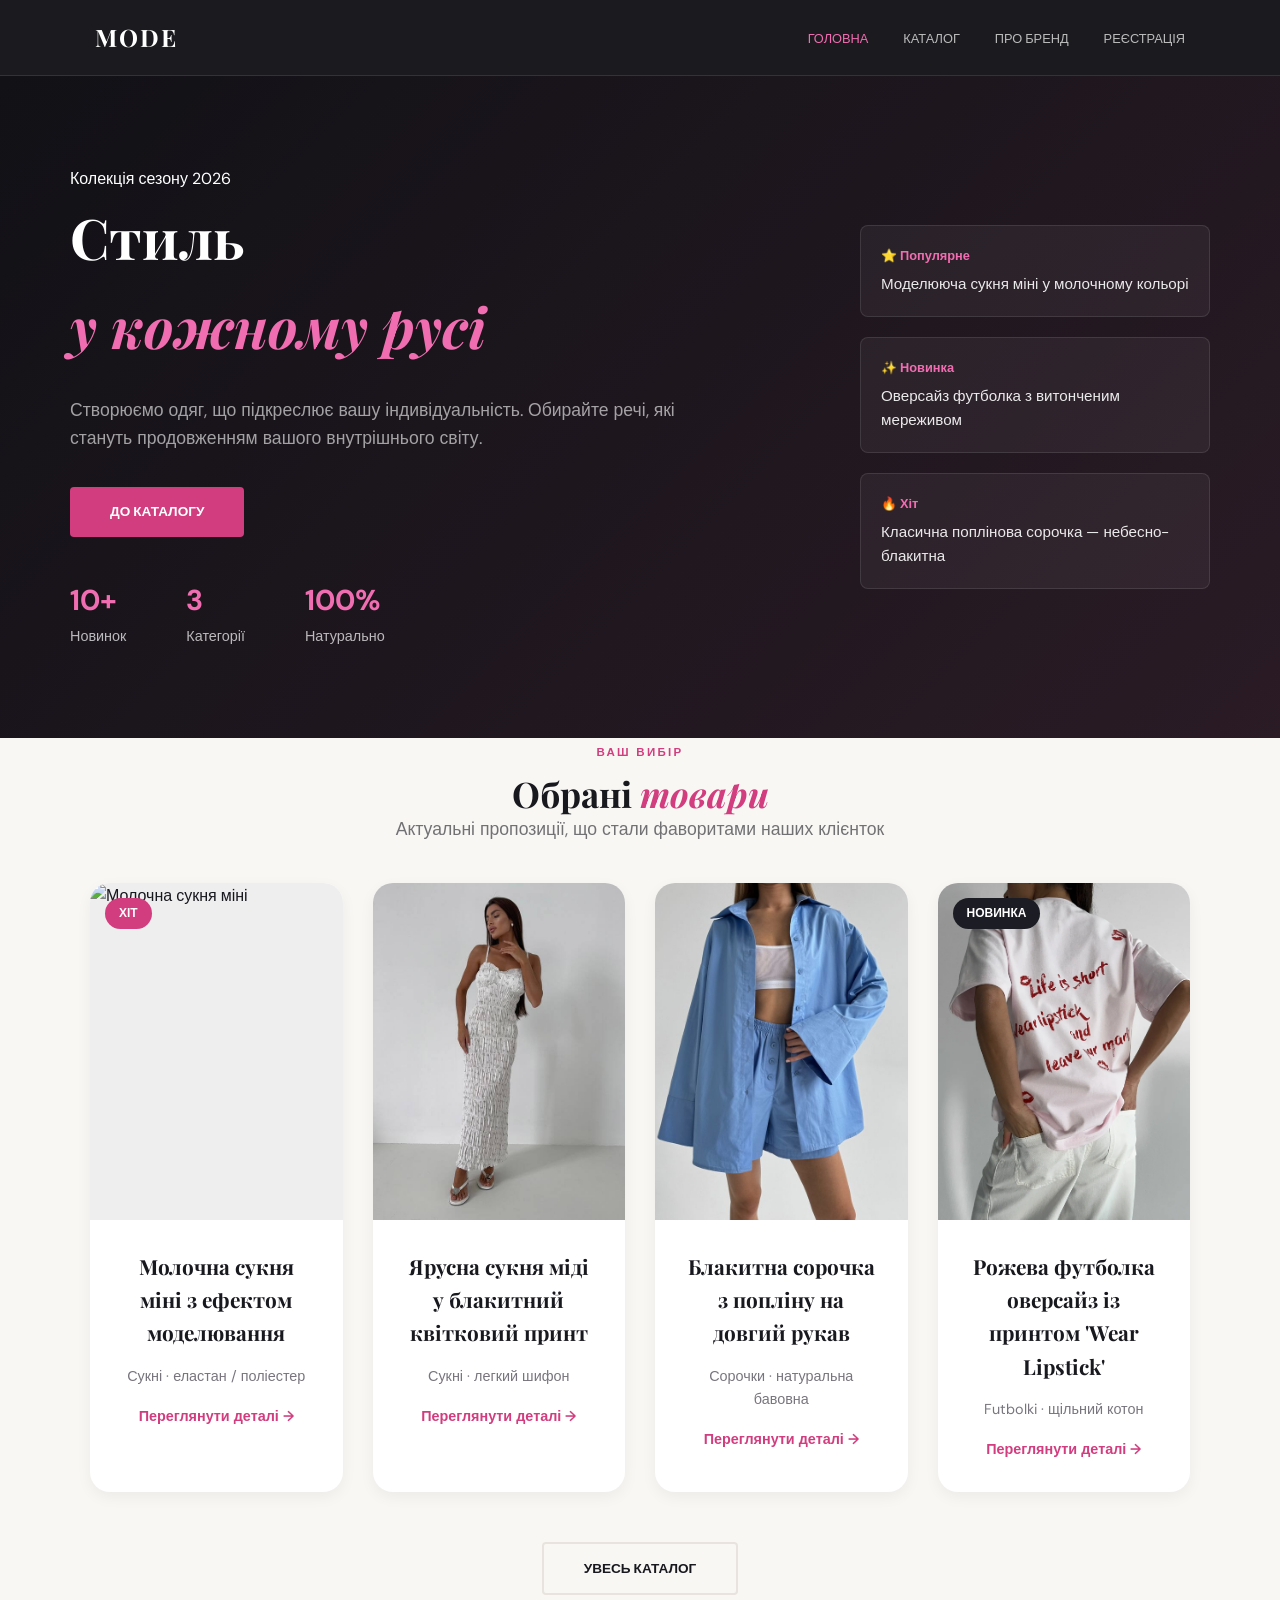
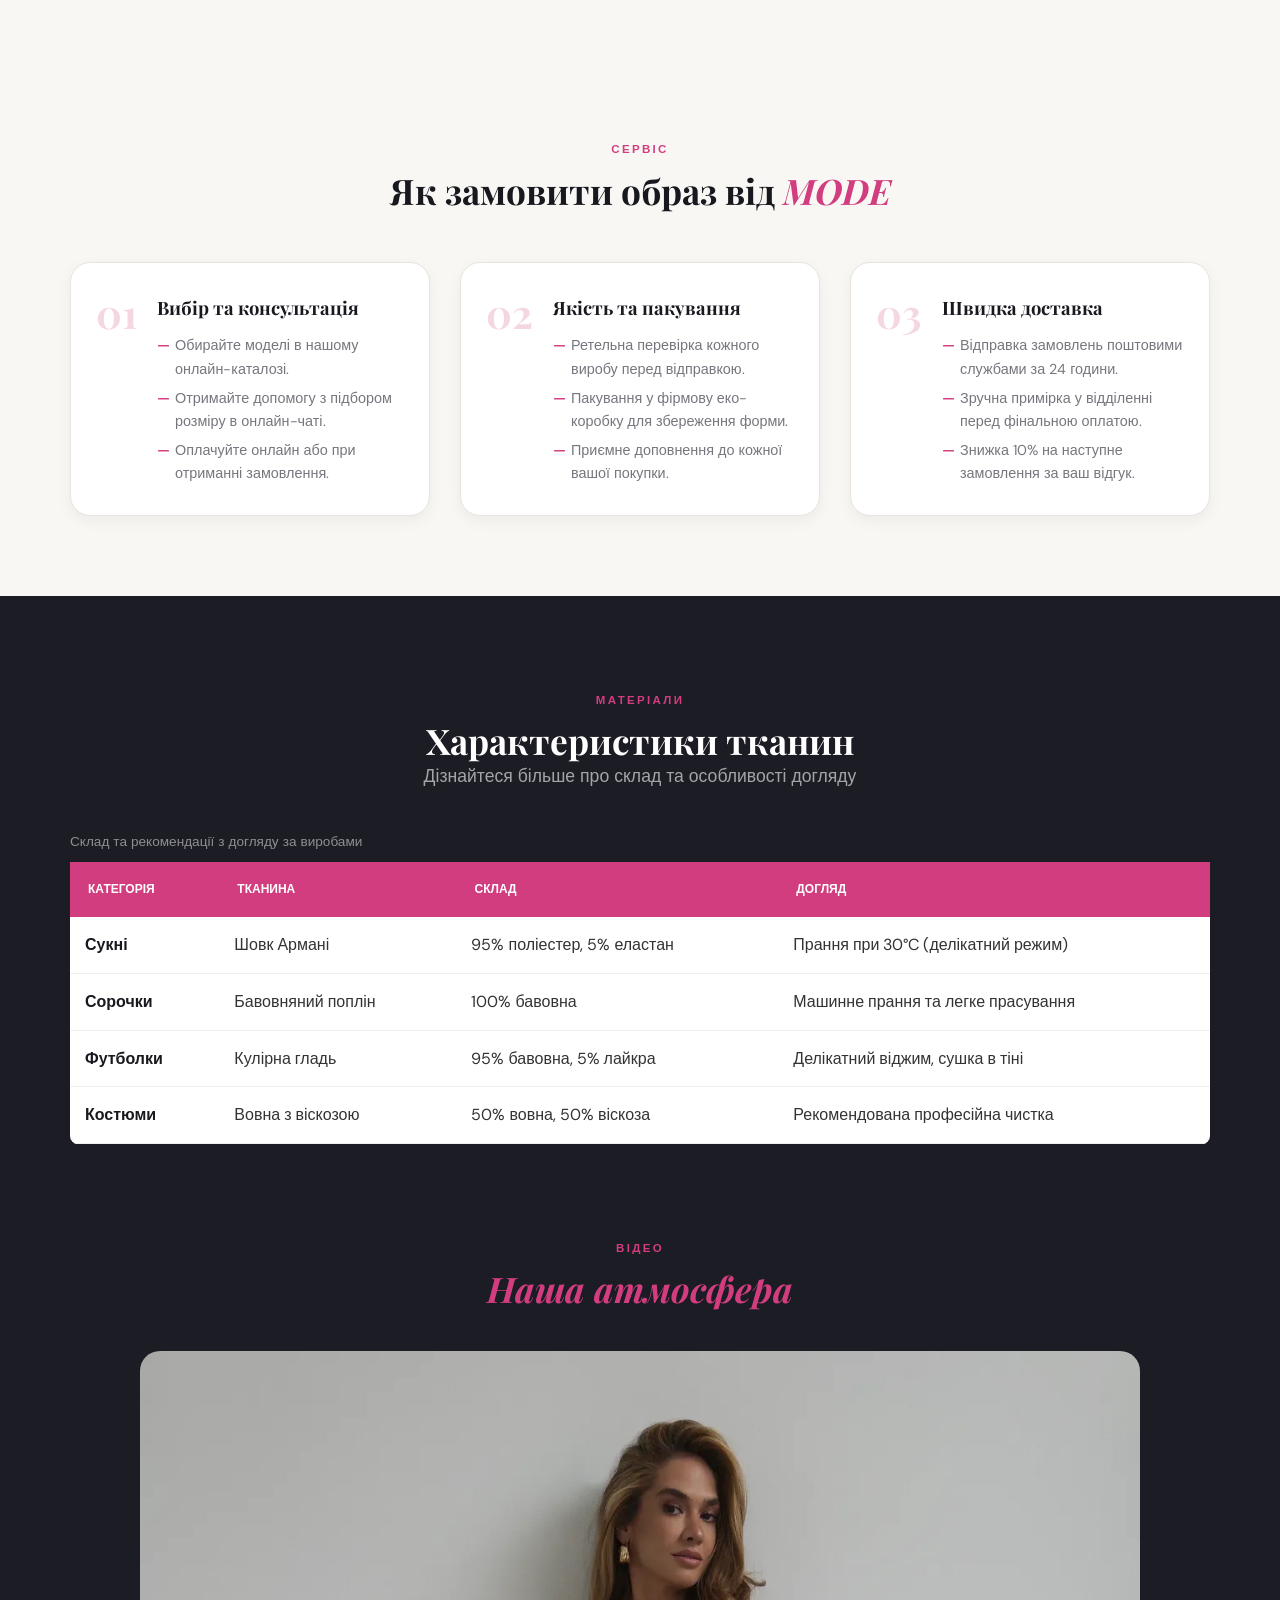
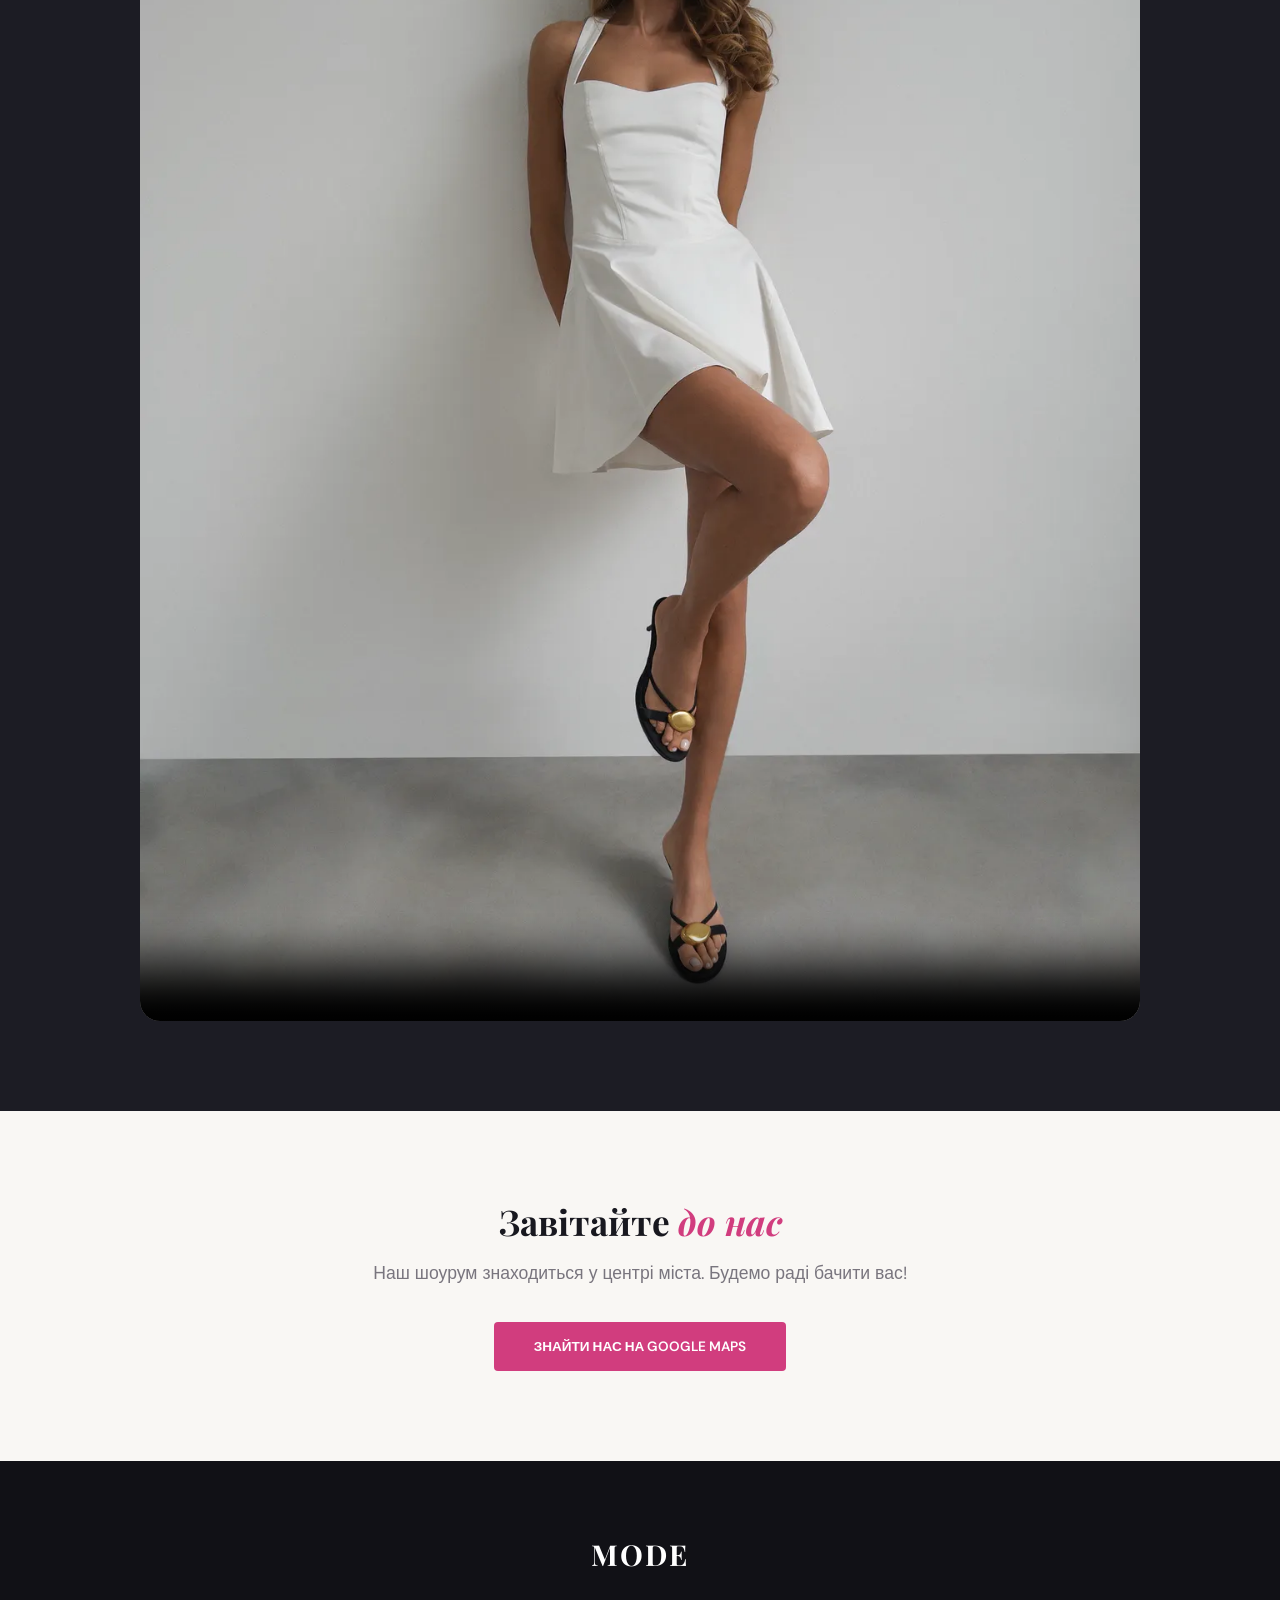
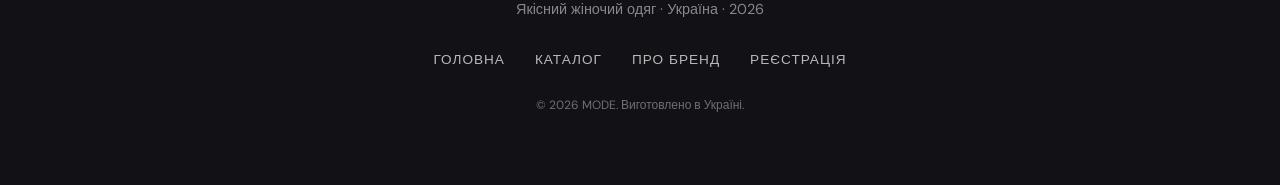
==== commit adb0b741: "Enhance index.html with IE support and picture element Added conditional IE stylesheet and updated i" ====
--- a/index.html
+++ b/index.html
@@ -5,6 +5,10 @@
   <meta name="viewport" content="width=device-width, initial-scale=1.0" />
   <title>MODE — Магазин жіночого одягу</title>
   <link rel="stylesheet" href="css/style.css" />
+  
+  <!--[if lt IE 10]>
+    <link rel="stylesheet" type="text/css" href="css/ie-fix.css" />
+  <![endif]-->
 </head>
 <body>
 
@@ -82,7 +86,10 @@
 
           <article class="product-card">
             <div class="product-card__img-wrap">
-              <img src="src/images/dress1.jpg" alt="Молочна сукня міні" class="product-card__img" loading="lazy" />
+              <picture>
+                <source srcset="src/images/dress1.webp" type="image/webp" />
+                <img src="src/images/dress1.jpg" alt="Молочна сукня міні" class="product-card__img" loading="lazy" />
+              </picture>
               <span class="product-card__badge product-card__badge_type_hit">Хіт</span>
             </div>
             <div class="product-card__body">
@@ -144,7 +151,7 @@
           <li class="order__step">
             <div class="order__step-marker">01</div>
             <div class="order__step-content">
-              <strong class="order__step-title">Вибір та консультація</strong>
+              <nav><strong class="order__step-title">Вибір та консультація</strong></nav>
               <ul class="order__sub-list">
                 <li class="order__sub-item">Обирайте моделі в нашому онлайн-каталозі.</li>
                 <li class="order__sub-item">Отримайте допомогу з підбором розміру в онлайн-чаті.</li>
--- a/css/style.css
+++ b/css/style.css
@@ -646,6 +646,13 @@
   border-color: var(--accent);
 }
 
+.register__checkbox-group {
+  display: flex;
+  flex-direction: column;
+  gap: 15px;
+  margin-top: 30px;
+}
+
 .footer {
   background: var(--dark);
   padding: 70px 20px;
@@ -699,6 +706,332 @@
   display: block;
 }
 
+.about-collage {
+  max-width: 1140px;
+  margin: 40px auto 80px auto;
+  padding: 0 20px;
+}
+
+.about-collage__grid {
+  display: grid;
+  grid-template-columns: repeat(4, 1fr);
+  grid-auto-rows: minmax(180px, auto);
+  gap: 30px;
+}
+
+.about-collage__item {
+  background: var(--white);
+  border-radius: var(--round-lg);
+  overflow: hidden;
+  box-shadow: var(--shadow);
+}
+
+.about-collage__item_type_text-main {
+  grid-column: 1 / span 2;
+  grid-row: 1 / span 2;
+  padding: 50px;
+  display: flex;
+  flex-direction: column;
+  justify-content: center;
+  text-align: left;
+}
+
+.about-collage__item_type_img-large {
+  grid-column: 3 / span 2;
+  grid-row: 1 / span 2;
+}
+
+.about-collage__item_type_img-small {
+  grid-column: 1 / span 2;
+  grid-row: 3;
+}
+
+.about-collage__item_type_text-side {
+  grid-column: 3 / span 2;
+  grid-row: 3;
+  padding: 40px;
+  display: flex;
+  flex-direction: column;
+  justify-content: center;
+  background: #f0ebe4;
+}
+
+.about-collage__img {
+  width: 100%;
+  height: 100%;
+  object-fit: cover;
+}
+
+.about-collage__title {
+  font-family: var(--main-font);
+  font-size: 2.5rem;
+  margin-bottom: 20px;
+  color: var(--text-main);
+}
+
+.about-collage__title em {
+  font-style: italic;
+  color: var(--accent);
+}
+
+.about-collage__subtitle {
+  font-family: var(--main-font);
+  font-size: 1.6rem;
+  margin-bottom: 15px;
+}
+
+.about-collage__desc {
+  font-size: 1rem;
+  color: var(--text-muted);
+}
+
+.values {
+  padding: 80px 20px;
+  background: #f3efe9;
+}
+
+.values__inner {
+  max-width: 1140px;
+  margin: 0 auto;
+}
+
+.values__grid {
+  display: grid;
+  grid-template-columns: repeat(3, 1fr);
+  gap: 30px;
+  margin-top: 50px;
+}
+
+.values__card {
+  background: var(--white);
+  padding: 40px 30px;
+  border-radius: var(--round-lg);
+  box-shadow: var(--shadow);
+  border-top: 3px solid var(--border);
+  transition: transform 0.3s;
+}
+
+.values__card:hover {
+  transform: translateY(-5px);
+  border-top-color: var(--accent);
+}
+
+.values__card-title {
+  display: block;
+  font-family: var(--main-font);
+  font-size: 1.4rem;
+  margin-bottom: 15px;
+}
+
+.values__card-text {
+  font-size: 0.95rem;
+  color: var(--text-muted);
+}
+
+.interactive-badge {
+  position: fixed;
+  bottom: 40px;
+  right: 40px;
+  width: 70px;
+  height: 70px;
+  background: var(--accent);
+  color: #fff;
+  display: flex;
+  align-items: center;
+  justify-content: center;
+  z-index: 999;
+  box-shadow: 0 10px 25px rgba(209, 61, 126, 0.4);
+  cursor: pointer;
+  border-radius: 42% 58% 70% 30% / 45% 45% 55% 55%;
+  transition: border-radius 0.6s cubic-bezier(0.25, 1, 0.5, 1), 
+              transform 0.6s cubic-bezier(0.25, 1, 0.5, 1), 
+              background-color 0.3s ease;
+}
+
+.interactive-badge__text {
+  font-family: var(--body-font);
+  font-size: 1.1rem;
+  font-weight: 700;
+  letter-spacing: 1px;
+  user-select: none;
+}
+
+.interactive-badge:hover {
+  background-color: var(--accent-light);
+  transform: scale(1.15) rotate(15deg);
+  border-radius: 70% 30% 52% 48% / 60% 40% 60% 40%;
+}
+
+.profile-progress {
+  margin-bottom: 35px;
+  text-align: left;
+}
+
+.profile-progress__label {
+  display: block;
+  font-size: 0.85rem;
+  font-weight: 600;
+  color: var(--text-muted);
+  margin-bottom: 8px;
+}
+
+.profile-progress__track {
+  width: 100%;
+  height: 6px;
+  background: #eee;
+  border-radius: 10px;
+  overflow: hidden;
+}
+
+.profile-progress__fill {
+  height: 100%;
+  background: var(--accent);
+  border-radius: 10px;
+  width: 0;
+  animation: loadProgress 1.2s cubic-bezier(0.4, 0, 0.2, 1) forwards;
+}
+
+@keyframes loadProgress {
+  to {
+    width: 75%;
+  }
+}
+
+.custom-checkbox {
+  position: relative;
+  display: flex;
+  align-items: flex-start;
+  cursor: pointer;
+  text-align: left;
+}
+
+.custom-checkbox__input {
+  position: absolute;
+  opacity: 0;
+  width: 0;
+  height: 0;
+}
+
+.custom-checkbox__label {
+  position: relative;
+  padding-left: 32px;
+  font-size: 0.9rem;
+  color: var(--text-main);
+  cursor: pointer;
+  user-select: none;
+  line-height: 1.4;
+}
+
+.custom-checkbox__label::before {
+  content: '';
+  position: absolute;
+  left: 0;
+  top: 1px;
+  width: 18px;
+  height: 18px;
+  border: 2px solid #ccc;
+  border-radius: 4px;
+  background: var(--white);
+  transition: all 0.2s ease;
+}
+
+.custom-checkbox__input:checked + .custom-checkbox__label::before {
+  background: var(--accent);
+  border-color: var(--accent);
+}
+
+.custom-checkbox__label::after {
+  content: '';
+  position: absolute;
+  left: 6px;
+  top: 4px;
+  width: 4px;
+  height: 8px;
+  border: solid var(--white);
+  border-width: 0 2px 2px 0;
+  transform: rotate(45deg) scale(0);
+  transition: transform 0.2s ease;
+}
+
+.custom-checkbox__input:checked + .custom-checkbox__label::after {
+  transform: rotate(45deg) scale(1);
+}
+
+.custom-checkbox__input:focus + .custom-checkbox__label::before {
+  border-color: var(--accent-light);
+  box-shadow: 0 0 0 3px rgba(241, 109, 177, 0.15);
+}
+
+@media (max-width: 768px) and (orientation: portrait) {
+  .about-collage__grid {
+    grid-template-columns: 1fr;
+    grid-auto-rows: auto;
+  }
+
+  .about-collage__item_type_text-main,
+  .about-collage__item_type_img-large,
+  .about-collage__item_type_img-small,
+  .about-collage__item_type_text-side {
+    grid-column: 1;
+    grid-row: auto;
+  }
+
+  .about-collage__item_type_text-main {
+    padding: 30px 20px;
+  }
+
+  .about-collage__item_type_text-side {
+    padding: 30px 20px;
+  }
+
+  .values__grid {
+    grid-template-columns: 1fr;
+    gap: 20px;
+  }
+}
+
+@media (max-width: 950px) and (orientation: landscape) {
+  .about-collage__grid {
+    grid-template-columns: 1fr 1fr;
+    grid-auto-rows: minmax(160px, auto);
+    gap: 20px;
+  }
+
+  .about-collage__item_type_text-main {
+    grid-column: 1 / span 2;
+    grid-row: auto;
+    padding: 35px;
+  }
+
+  .about-collage__item_type_img-large {
+    grid-column: 1;
+    grid-row: auto;
+  }
+
+  .about-collage__item_type_img-small {
+    grid-column: 2;
+    grid-row: auto;
+  }
+
+  .about-collage__item_type_text-side {
+    grid-column: 1 / span 2;
+    grid-row: auto;
+    padding: 35px;
+  }
+
+  .values__grid {
+    grid-template-columns: 1fr 1fr;
+    gap: 20px;
+  }
+  
+  .interactive-badge {
+    bottom: 20px;
+    right: 20px;
+    width: 55px;
+    height: 55px;
+  }
+}
+
 @media (max-width: 950px) {
   .hero__inner {
     grid-template-columns: 1fr;
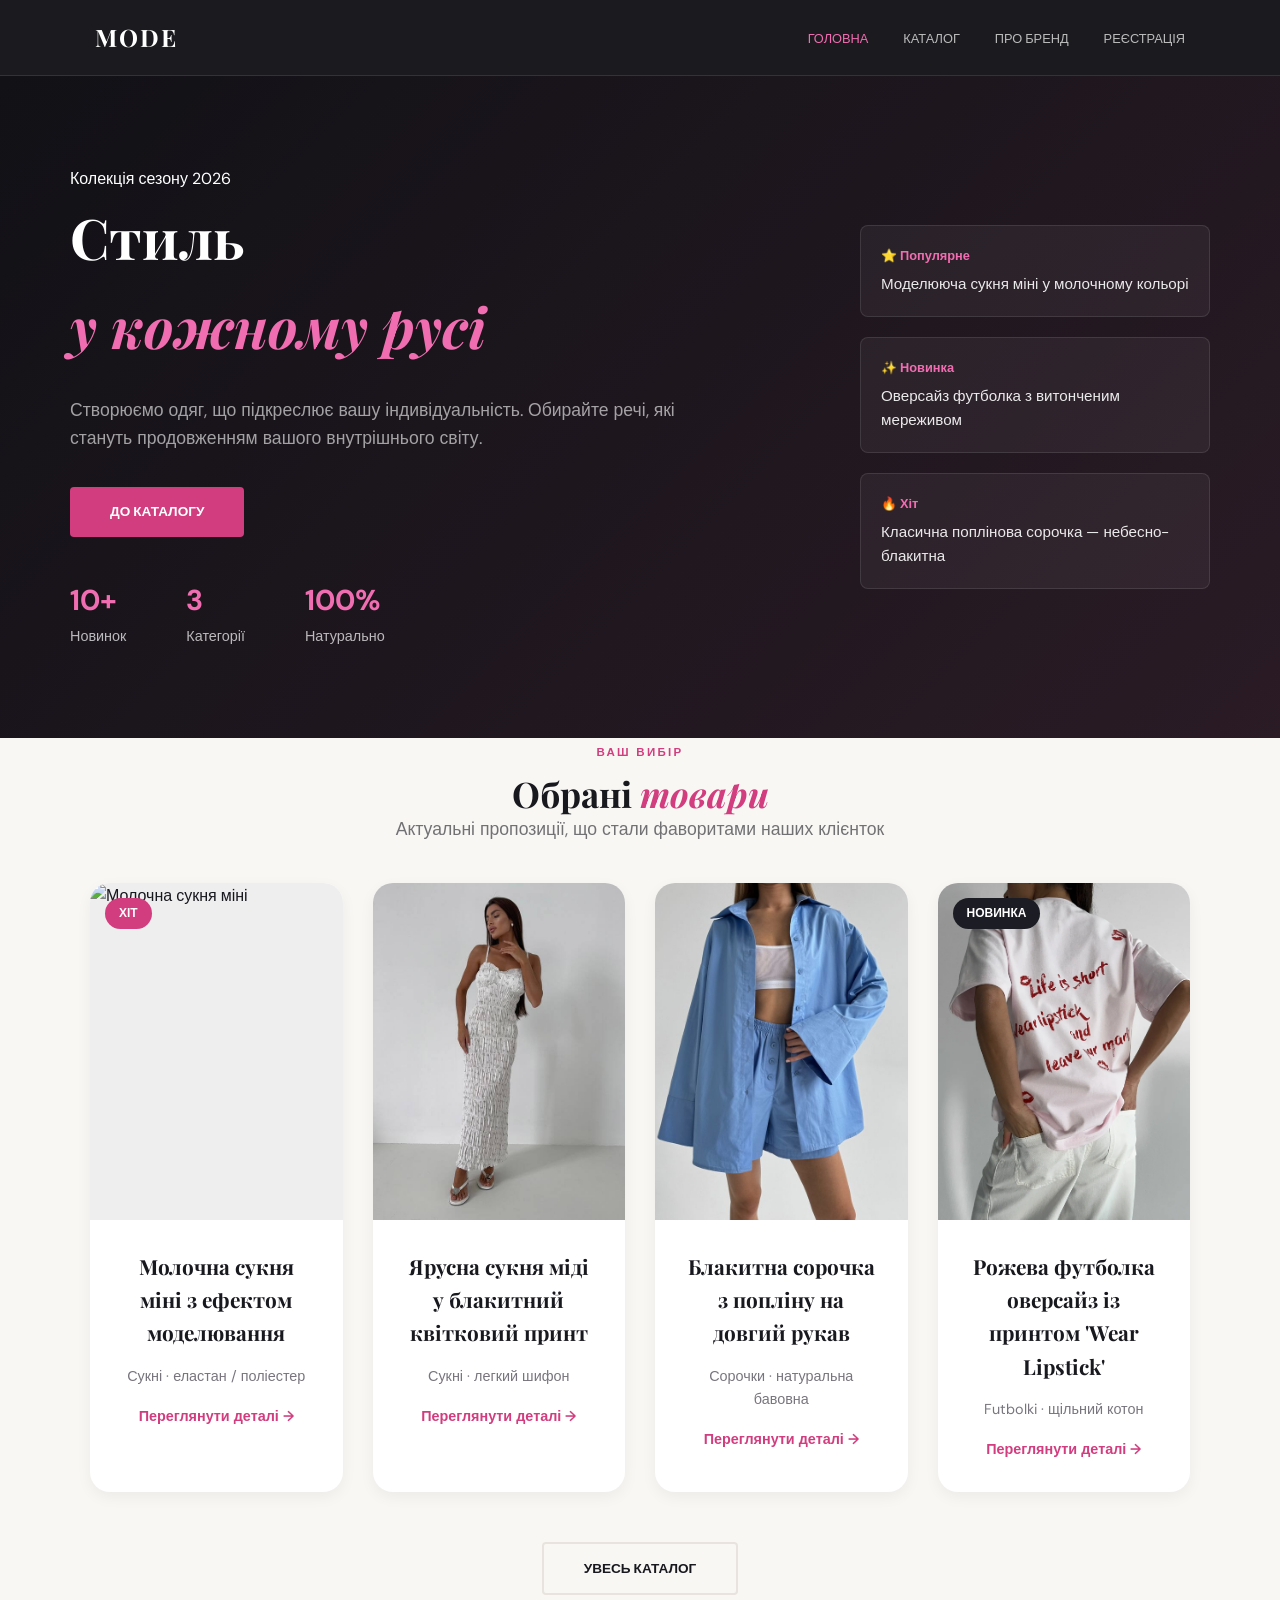
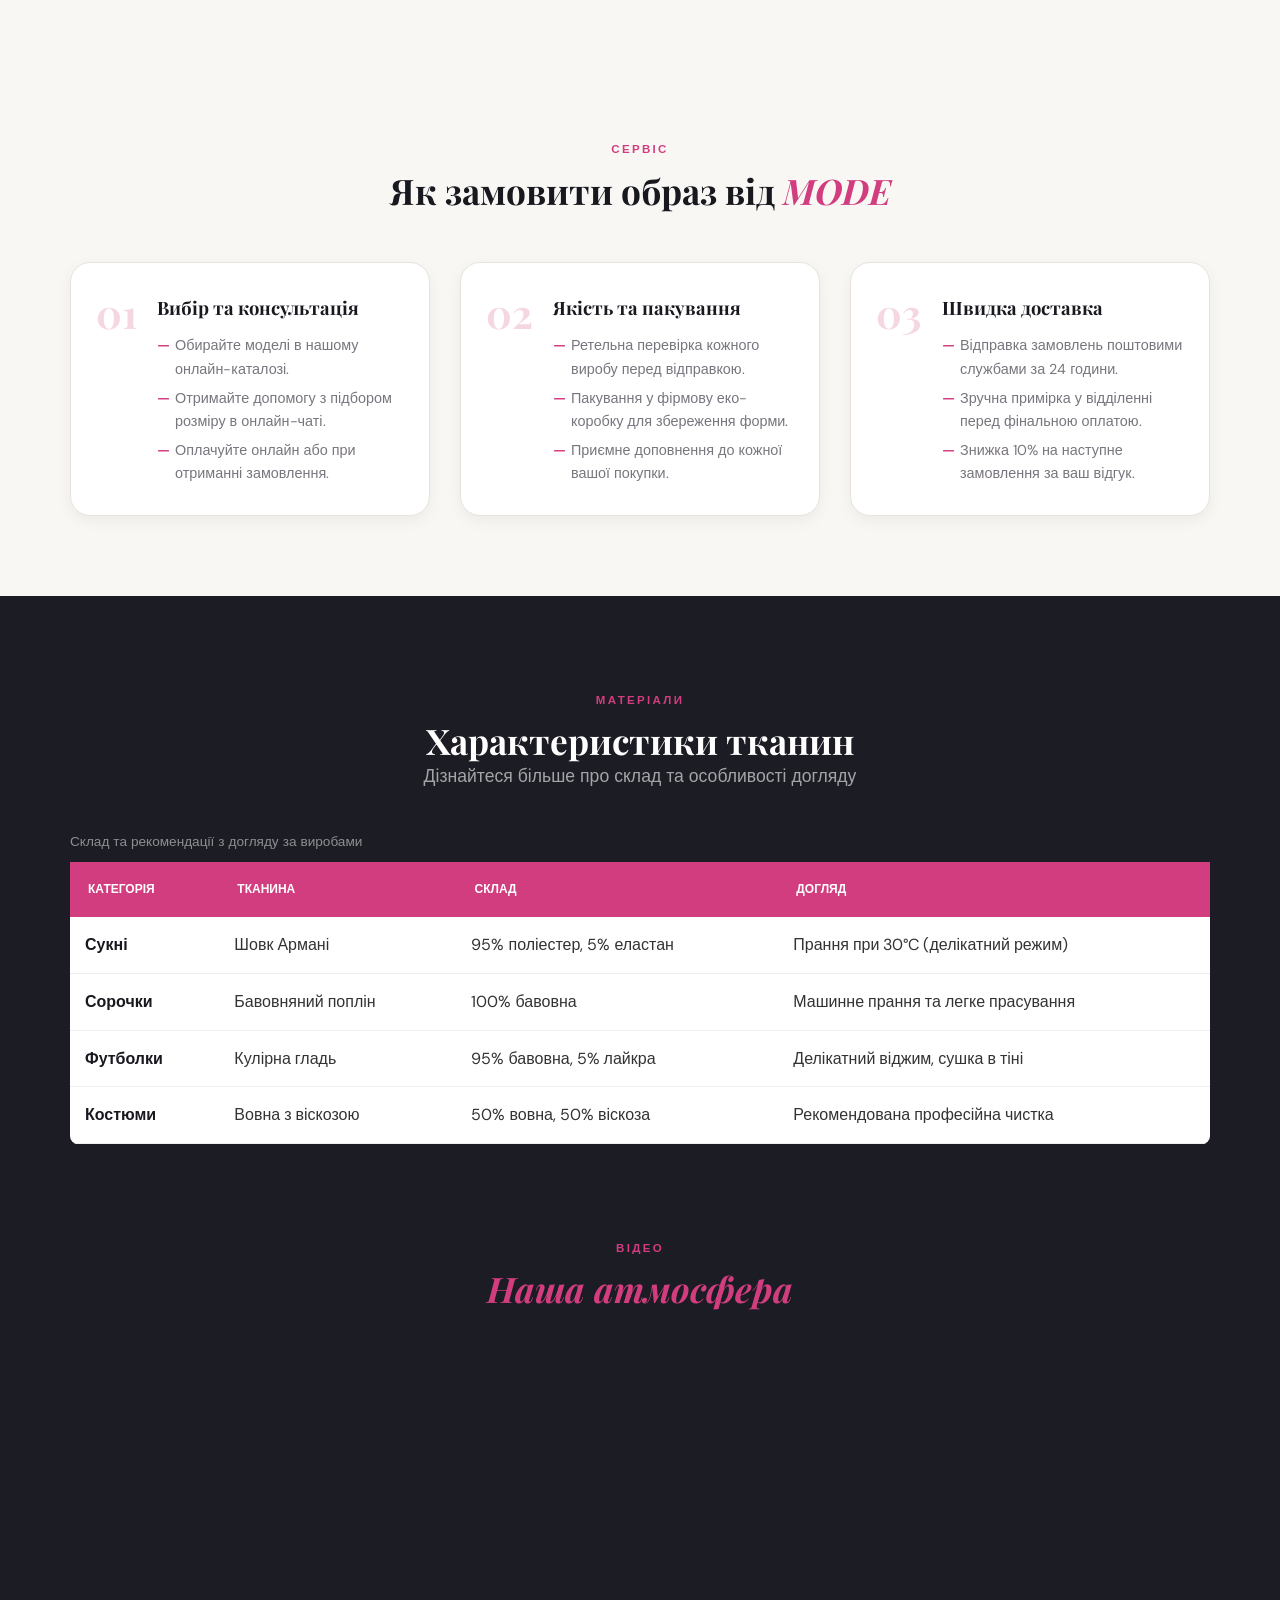
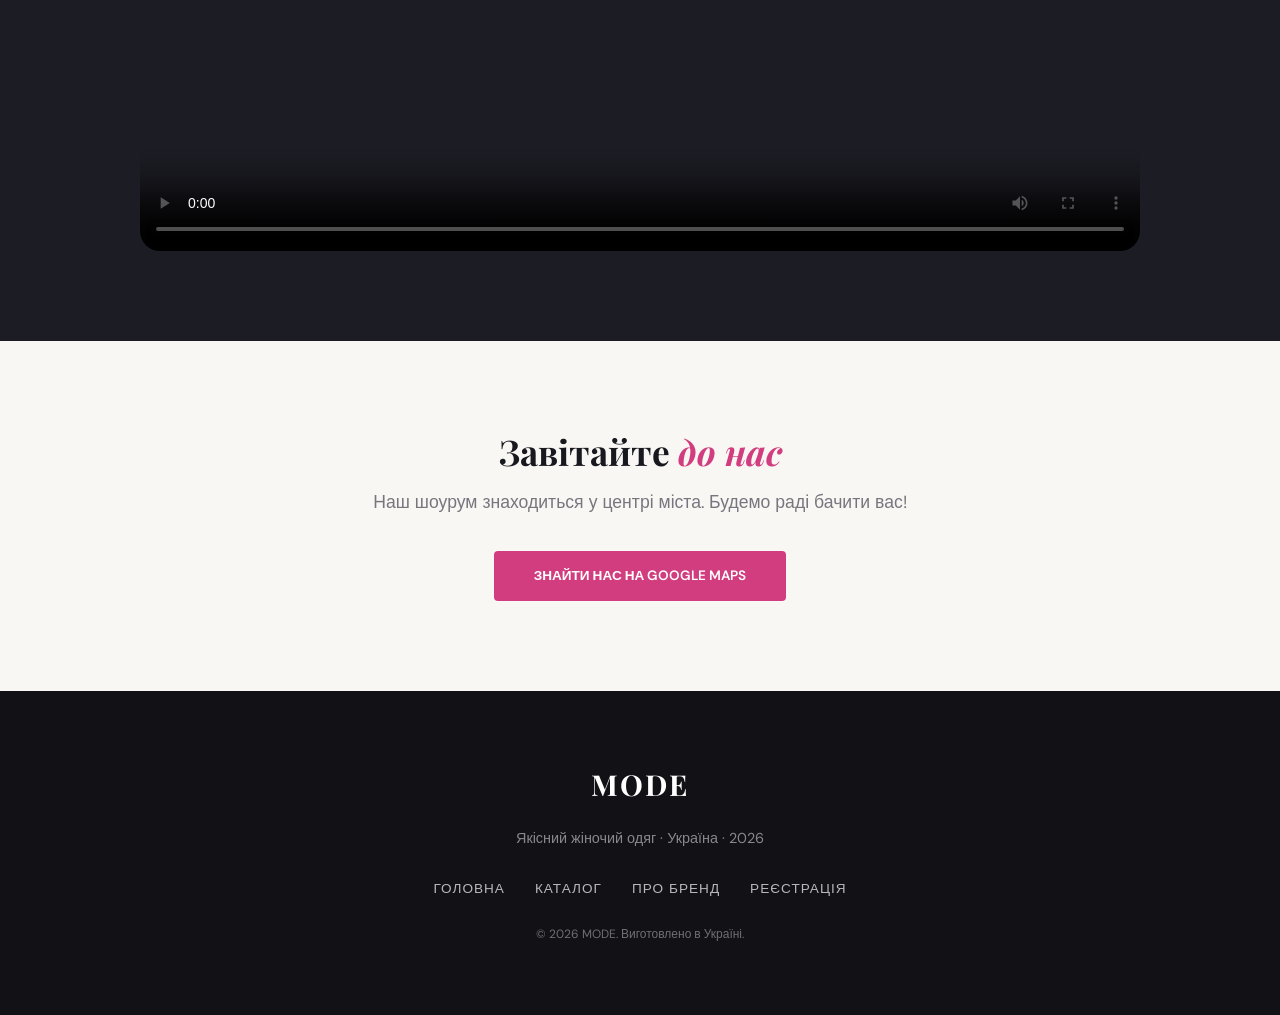
==== commit 08159187: "Update image and video paths in index.html" ====
--- a/index.html
+++ b/index.html
@@ -87,8 +87,8 @@
           <article class="product-card">
             <div class="product-card__img-wrap">
               <picture>
-                <source srcset="src/images/dress1.webp" type="image/webp" />
-                <img src="src/images/dress1.jpg" alt="Молочна сукня міні" class="product-card__img" loading="lazy" />
+                <source srcset="img/dress1.webp" type="image/webp" />
+                <img src="img/dress1.jpg" alt="Молочна сукня міні" class="product-card__img" loading="lazy" />
               </picture>
               <span class="product-card__badge product-card__badge_type_hit">Хіт</span>
             </div>
@@ -146,7 +146,7 @@
           <span class="section-header__eyebrow">Сервіс</span>
           <h2 id="order-heading" class="section-header__title">Як замовити образ від <em class="section-header__title-em">MODE</em></h2>
         </div>
-        <ol class="order__steps">
+        <ul class="order__steps">
 
           <li class="order__step">
             <div class="order__step-marker">01</div>
@@ -184,7 +184,7 @@
             </div>
           </li>
 
-        </ol>
+        </ul>
       </div>
     </section>
 
@@ -244,7 +244,7 @@
           <h2 id="video-heading" class="section-header__title section-header__title_theme_light"><em class="section-header__title-em">Наша атмосфера</em></h2>
         </div>
         <div class="video__wrap">
-          <video controls poster="src/images/dress1.jpg" class="video__element" aria-label="Промо-відео MODE">
+          <video controls poster="img/dress1.jpg" class="video__element" aria-label="Промо-відео MODE">
             <source src="src/video/promo.mp4" type="video/mp4" />
             Ваш браузер не підтримує відео.
           </video>
--- a/css/ie-fix.css
+++ b/css/ie-fix.css
@@ -0,0 +1,27 @@
+.product-card__img {
+    width: 100%;
+    height: auto; 
+}
+
+
+body {
+    background: #f9f7f4 !important;
+    color: #18181f !important;
+    font-family: Arial, sans-serif !important;
+}
+
+
+.hero__inner, .products__grid, .register__layout, .order__steps {
+    display: block !important;
+}
+
+
+.header {
+    background: #0f0f14 !important;
+    position: relative !important;
+}
+
+.header__link {
+    color: #ffffff !important;
+    padding: 0 10px;
+}
